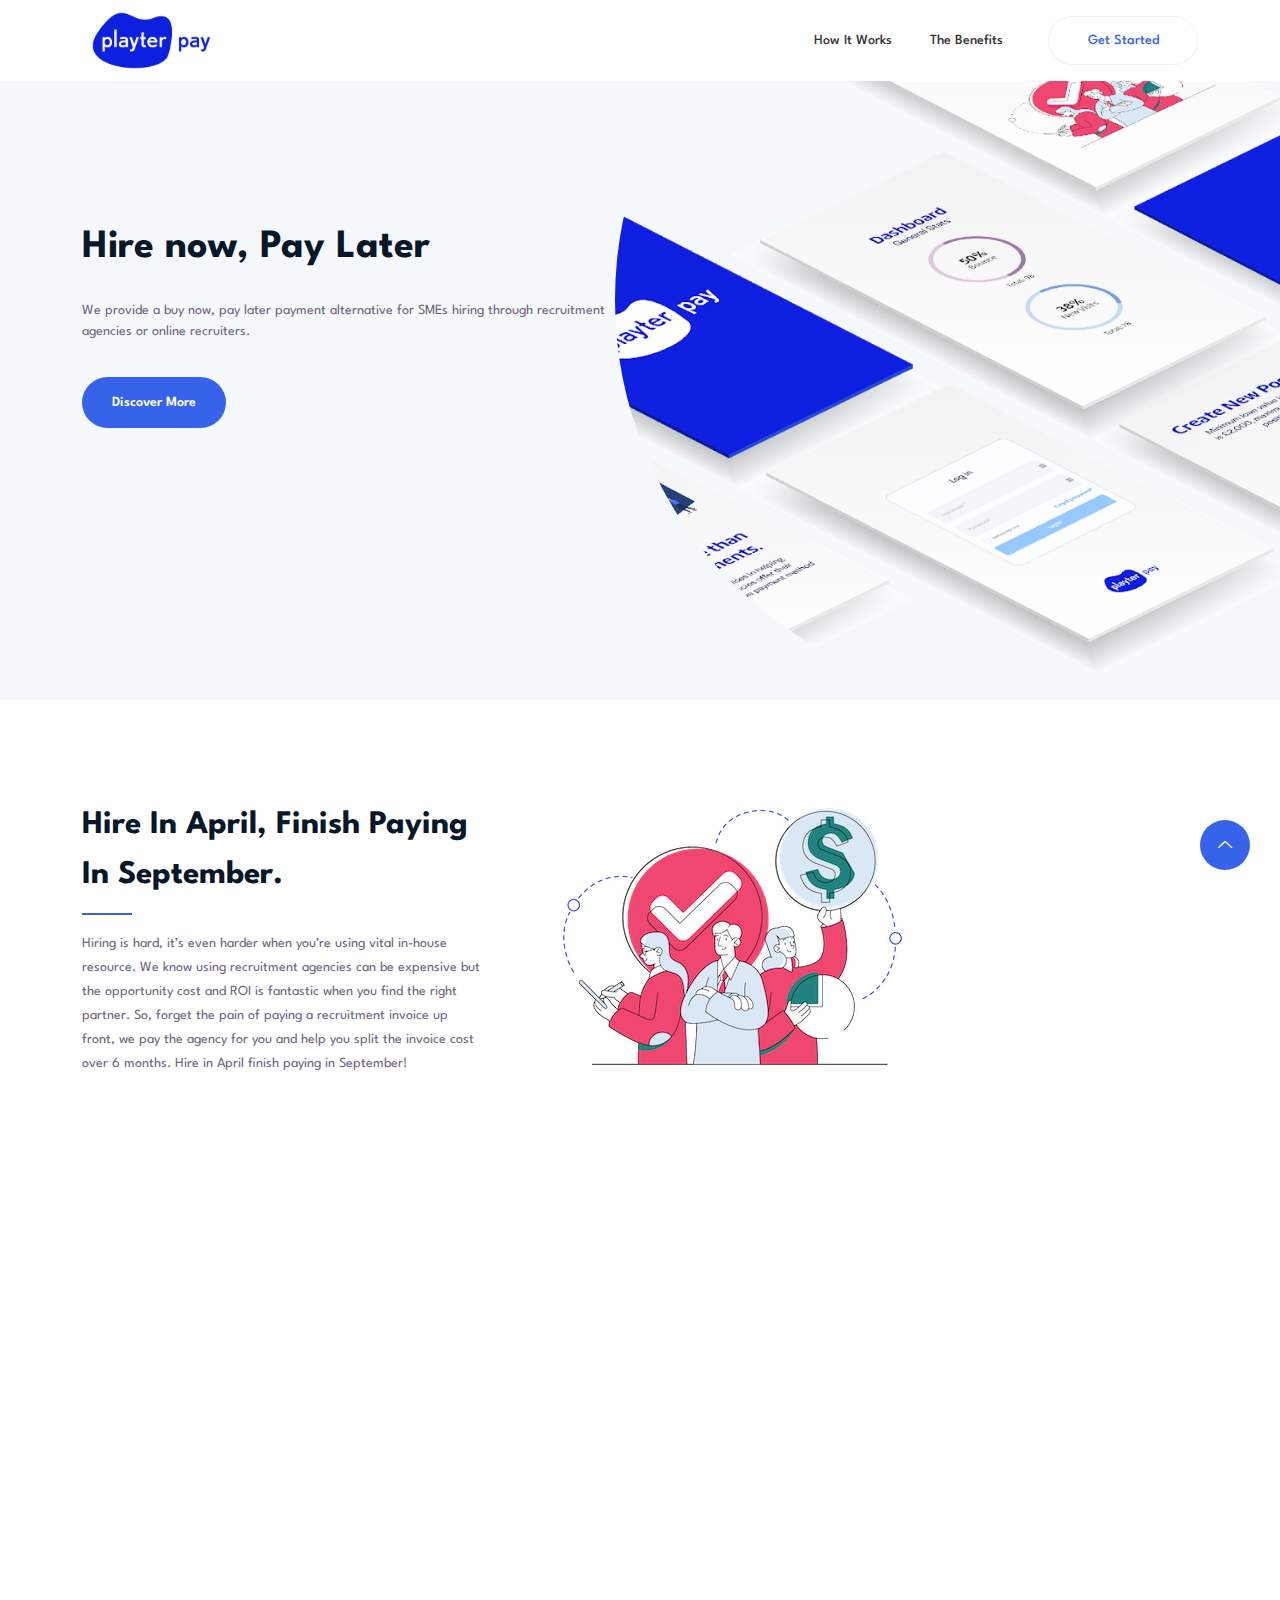
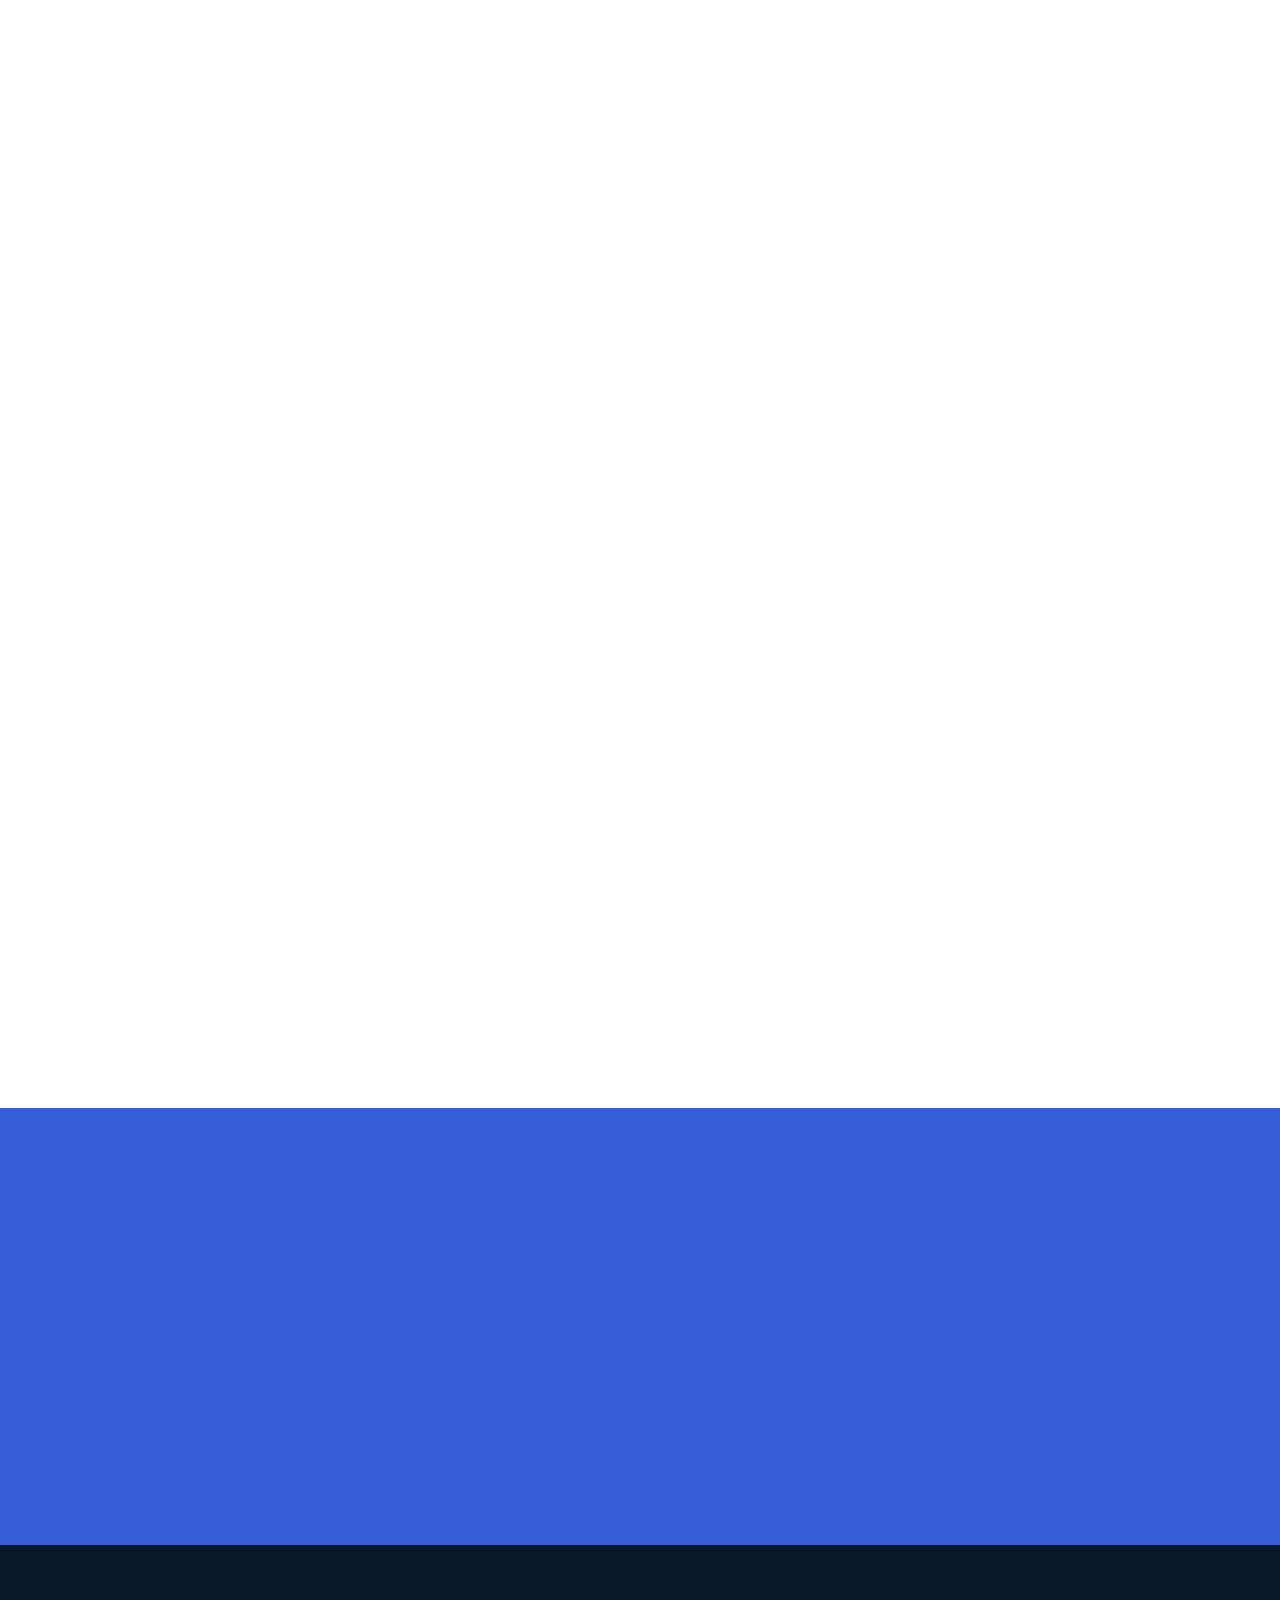
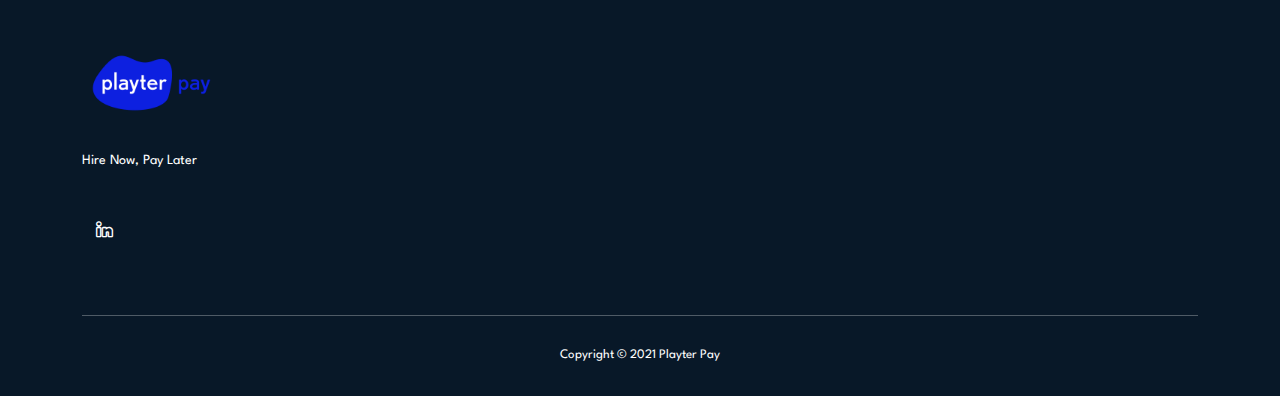
==== index.html @ 4200e58c "first commit" ====
<!DOCTYPE html>
<html class="no-js" lang="zxx">

<head>
    <meta charset="utf-8" />
    <meta http-equiv="x-ua-compatible" content="ie=edge" />
    <title>Playter Pay - Hire now, Pay Later</title>
    <meta name="description" content="" />
    <meta name="viewport" content="width=device-width, initial-scale=1" />
    <link rel="icon" href="https://playter.co/wp-content/uploads/2021/01/cropped-playter-pay-favicon-32x32.png" sizes="32x32" />
<link rel="icon" href="https://playter.co/wp-content/uploads/2021/01/cropped-playter-pay-favicon-192x192.png" sizes="192x192" />
<link rel="apple-touch-icon" href="https://playter.co/wp-content/uploads/2021/01/cropped-playter-pay-favicon-180x180.png" />
<meta name="msapplication-TileImage" content="https://playter.co/wp-content/uploads/2021/01/cropped-playter-pay-favicon-270x270.png" />
    <!-- Place favicon.ico in the root directory -->

    <!-- Web Font -->
    <link href="https://fonts.googleapis.com/css2?family=Spartan:wght@100;200;300;400;500;600;700;800;900&display=swap"
        rel="stylesheet">

    <!-- ========================= CSS here ========================= -->
    <link rel="stylesheet" href="assets/css/bootstrap.min.css" />
    <link rel="stylesheet" href="assets/css/LineIcons.2.0.css" />
    <link rel="stylesheet" href="assets/css/animate.css" />
    <link rel="stylesheet" href="assets/css/tiny-slider.css" />
    <link rel="stylesheet" href="assets/css/glightbox.min.css" />
    <link rel="stylesheet" href="assets/css/main.css" />

</head>

<body>
    <!--[if lte IE 9]>
      <p class="browserupgrade">
        You are using an <strong>outdated</strong> browser. Please
        <a href="https://browsehappy.com/">upgrade your browser</a> to improve
        your experience and security.
      </p>
    <![endif]-->

    <!-- Preloader -->
    <div class="preloader">
        <div class="preloader-inner">
            <div class="preloader-icon">
                <span></span>
                <span></span>
            </div>
        </div>
    </div>
    <!-- /End Preloader -->

    <!-- Start Header Area -->
    <header class="header">
        <div class="navbar-area">
            <div class="container">
                <div class="row align-items-center">
                    <div class="col-lg-12">
                        <nav class="navbar navbar-expand-lg">
                            <a class="navbar-brand logo" href="index.html">
                                <img class="logo1" src="assets/images/logo/logo.png" alt="Logo" />
                            </a>
                            <button class="navbar-toggler" type="button" data-toggle="collapse"
                                data-target="#navbarSupportedContent" aria-controls="navbarSupportedContent"
                                aria-expanded="false" aria-label="Toggle navigation">
                                <span class="toggler-icon"></span>
                                <span class="toggler-icon"></span>
                                <span class="toggler-icon"></span>
                            </button>

                            <div class="collapse navbar-collapse sub-menu-bar" id="navbarSupportedContent">
                                <ul id="nav" class="navbar-nav ml-auto">
                                    <li class="nav-item">
                                        <a href="#howitworks">How it Works</a>
                                    </li>
                                    <li class="nav-item"><a href="#thebenefits">The Benefits</a></li>
                                </ul>
                            </div>
                            <!-- navbar collapse -->
                            <div class="button">
                                <!-- Calendly link widget begin -->
<link href="https://assets.calendly.com/assets/external/widget.css" rel="stylesheet">
<script src="https://assets.calendly.com/assets/external/widget.js" type="text/javascript" async></script>
<a href="" class="btn" onclick="Calendly.initPopupWidget({url: 'https://calendly.com/michael-playter/30min'});return false;">Get Started</a>
<!-- Calendly link widget end -->
                            </div>
                        </nav>
                        <!-- navbar -->

                    </div>
                </div>
                <!-- row -->
            </div>
            <!-- container -->
        </div>
        <!-- navbar area -->
    </header>
    <!-- End Header Area -->

    <!-- Start Hero Area -->
    <section class="hero-area">
        <!-- Single Slider -->
        <div class="hero-inner">
            <div class="container">
                <div class="row ">
                    <div class="col-lg-6 co-12">
                        <div class="home-slider">
                            <div class="hero-text">
                                <h1 class="wow fadeInUp" data-wow-delay=".3">Hire now, Pay Later</h1>
                                <p class="wow fadeInUp" data-wow-delay=".5s">We provide a buy now, pay later payment alternative for SMEs hiring through recruitment agencies or online recruiters.</p>
                                <div class="button wow fadeInUp" data-wow-delay=".7s">
                                    <a href="#more" class="btn">Discover More</a>
                                </div>
                            </div>
                        </div>
                    </div>
                </div>
            </div>
        </div>
        <!--/ End Single Slider -->
    </section>
    <!--/ End Hero Area -->

    <!-- Start Brand Area -->
    <div class="brand-area section" id="more">
        <div class="container">
            <div class="row">
                <div class="col-lg-5 col-12">
                    <div class="section-title align-left wow fadeInLeft" data-wow-delay=".2s">
                        <h2>Hire in April, finish paying in September.</h2>
                        <p>Hiring is hard, it’s even harder when you’re using vital in-house resource. We know using recruitment agencies can be expensive but the opportunity cost and ROI is fantastic when you find the right partner. So, forget the pain of paying a recruitment invoice up front, we pay the agency for you and help you split the invoice cost over 6 months. Hire in April finish paying in September!
</p>
                    </div>
                </div>
                <div class="col-lg-7 col-12">
                    <div class="brand-logo-wrapper wow fadeInRight" data-wow-delay=".4s">
                       <img src="assets/images/about/splashimage3.png">
                        </ul>
                    </div>
                </div>
            </div>
        </div>
    </div>
    <!-- End Brand Area -->

    <!-- Start Service Area -->
    <section class="services section" id="howitworks">
        <div class="container">
            <div class="row">
                <div class="col-12">
                    <div class="section-title align-left">
                        <h2 class="wow fadeInUp" data-wow-delay=".4s">How it works</h2>

                    </div>
                </div>
            </div>
            <div class="single-head">
                <img class="service-patern wow fadeInLeft" data-wow-delay=".5s"
                    src="assets/images/service/service-patern.png" alt="#">
                <div class="row">
                    <div class="col-lg-3 col-md-6 col-12">
                        <div class="single-service wow fadeInUp" data-wow-delay=".2s">
                            <h3><a href="service-single.html">Get Approved</a></h3>
                            <div class="icon">
                                <i class="lni lni-thumbs-up"></i>
                            </div>
                            <p>We run a check to make sure your business is eligible for the Playter Pay service. If accepted, you’ll be able to start your hiring process using Playter as a payment method.</p>
                        </div>
                    </div>
                    <div class="col-lg-3 col-md-6 col-12">
                        <div class="single-service wow fadeInUp" data-wow-delay=".4s">
                            <h3><a href="service-single.html">Open Banking</a></h3>
                            <div class="icon">
                                <i class="lni lni-invest-monitor"></i>
                            </div>
                            <p>We use state of the art open banking technology to understand your affordability.
</p>
                        </div>
                    </div>
                    <div class="col-lg-3 col-md-6 col-12">
                        <div class="single-service wow fadeInUp" data-wow-delay=".6s">
                            <h3><a href="service-single.html">Start Payments</a></h3>
                            <div class="icon">
                                <i class="lni lni-credit-cards"></i>
                            </div>
                            <p>Once you’ve made your hire and agreed a fee with the agency, we pay the agency within 24 hours of your new hires start date and you’re not able to pay over 6 months.</p>
                        </div>
                    </div>
                    
                </div>
            </div>
        </div>
    </section>
    <!-- /End Services Area -->

    <!-- Start Brand Area -->
    <div class="brand-area section" id="thebenefits">
        <div class="container">
            <div class="row">
                <div class="col-lg-5 col-12">
                    <div class="section-title align-left wow fadeInLeft" data-wow-delay=".2s">
                        <h2>The Benefits</h2>
                        <p>Introduction to accredited Playter Pay recruitment agencies who have been vetted and have fantastic reviews.</p><br>
<p>Spread the cost of your invoice over 6 months, helping improve your cash flow.</p><br>
<p>Get a 3 month free replacement guarantee on every hire.</p><br>
<p>Increase the chance of seeing an ROI on your hires before you’ve finished paying the full invoice.</p><br>
<p>Easy access to funding for your growth.</p><br>
<p>Hire ahead of your budget, knowing payments are split over 6 months.
</p>
                    </div>
                </div>
                <div class="col-lg-7 col-12">
                    <div class="brand-logo-wrapper wow fadeInRight" data-wow-delay=".4s">
                       <img src="assets/images/about/spashimage2.png">
                        </ul>
                    </div>
                </div>
            </div>
        </div>
    </div>
    <!-- End Brand Area -->


    <section class="section free-version-banner">
        <div class="container">
            <div class="row align-items-center">
                <div class="col-lg-8 offset-lg-2 col-12">
                    <div class="section-title mb-60">
                        <span class="text-white wow fadeInDown" data-wow-delay=".2s" style="visibility: visible; animation-delay: 0.2s; animation-name: fadeInDown;">Get In Touch</span>
                        <h2 class="text-white wow fadeInUp" data-wow-delay=".4s" style="visibility: visible; animation-delay: 0.4s; animation-name: fadeInUp;">If you have any questions <br>feel free to get in touch</h2>

                        <div class="button">
                            <!-- Calendly link widget begin -->
<link href="https://assets.calendly.com/assets/external/widget.css" rel="stylesheet">
<script src="https://assets.calendly.com/assets/external/widget.js" type="text/javascript" async></script>
<a href="#" rel="nofollow" class="btn wow fadeInUp" data-wow-delay=".8s" onclick="Calendly.initPopupWidget({url: 'https://calendly.com/michael-playter/30min'});return false;">Talk with us</a>
<!-- Calendly link widget end -->
                        </div>
                    </div>
                </div>
            </div>
        </div>
    </section>


    <!-- Start Footer Area -->
    <footer class="footer">
        <!-- Start Middle Top -->
        <div class="footer-middle">
            <div class="container">
                <div class="row">
                    <div class="col-lg-3 col-md-6 col-12">
                        <!-- Single Widget -->
                        <div class="f-about single-footer">
                            <div class="logo">
                                <a href="index.html"><img src="assets/images/logo/logo.png" alt="Logo"></a>
                            </div>
                            <p>Hire Now, Pay Later</p>
                            <div class="footer-social">
                                <ul>
                                    <li><a href="https://www.linkedin.com/company/hirenowpaylater/"><i class="lni lni-linkedin"></i></a></li>
                                </ul>
                            </div>
                        </div>
                        <!-- End Single Widget -->
                    </div>
                    <div class="col-lg-3 col-md-6 col-12">
                      
                    </div>
                </div>
            </div>
        </div>
        <!--/ End Footer Middle -->
        <!-- Start Footer Bottom -->
        <div class="footer-bottom">
            <div class="container">
                <div class="inner">
                    <div class="row">
                        <div class="col-12">
                            <div class="left">
                                <p>Copyright © 2021  Playter Pay</p>
                            </div>
                        </div>
                    </div>
                </div>
            </div>
        </div>
        <!-- End Footer Middle -->
    </footer>
    <!--/ End Footer Area -->

    <!-- ========================= scroll-top ========================= -->
    <a href="#" class="scroll-top btn-hover">
        <i class="lni lni-chevron-up"></i>
    </a>

    <!-- ========================= JS here ========================= -->
    <script src="assets/js/bootstrap.min.js"></script>
    <script src="assets/js/count-up.min.js"></script>
    <script src="assets/js/wow.min.js"></script>
    <script src="assets/js/tiny-slider.js"></script>
    <script src="assets/js/glightbox.min.js"></script>
    <script src="assets/js/imagesloaded.min.js"></script>
    <script src="assets/js/isotope.min.js"></script>
    <script src="assets/js/main.js"></script>
    <script type="text/javascript">
        //========= glightbox
        GLightbox({
            'href': 'https://www.youtube.com/watch?v=r44RKWyfcFw&fbclid=IwAR21beSJORalzmzokxDRcGfkZA1AtRTE__l5N4r09HcGS5Y6vOluyouM9EM',
            'type': 'video',
            'source': 'youtube', //vimeo, youtube or local
            'width': 900,
            'autoplayVideos': true,
        });
    </script>
</body>

</html>
---- assets/css/tiny-slider.css ----
.tns-outer{padding:0!important}.tns-outer [hidden]{display:none!important}.tns-outer [aria-controls],.tns-outer [data-action]{cursor:pointer}.tns-slider{-webkit-transition:all 0s;-moz-transition:all 0s;transition:all 0s}.tns-slider>.tns-item{-webkit-box-sizing:border-box;-moz-box-sizing:border-box;box-sizing:border-box}.tns-horizontal.tns-subpixel{white-space:nowrap}.tns-horizontal.tns-subpixel>.tns-item{display:inline-block;vertical-align:top;white-space:normal}.tns-horizontal.tns-no-subpixel:after{content:'';display:table;clear:both}.tns-horizontal.tns-no-subpixel>.tns-item{float:left}.tns-horizontal.tns-carousel.tns-no-subpixel>.tns-item{margin-right:-100%}.tns-no-calc{position:relative;left:0}.tns-gallery{position:relative;left:0;min-height:1px}.tns-gallery>.tns-item{position:absolute;left:-100%;-webkit-transition:transform 0s,opacity 0s;-moz-transition:transform 0s,opacity 0s;transition:transform 0s,opacity 0s}.tns-gallery>.tns-slide-active{position:relative;left:auto!important}.tns-gallery>.tns-moving{-webkit-transition:all .25s;-moz-transition:all .25s;transition:all .25s}.tns-autowidth{display:inline-block}.tns-lazy-img{-webkit-transition:opacity .6s;-moz-transition:opacity .6s;transition:opacity .6s;opacity:.6}.tns-lazy-img.tns-complete{opacity:1}.tns-ah{-webkit-transition:height 0s;-moz-transition:height 0s;transition:height 0s}.tns-ovh{overflow:hidden}.tns-visually-hidden{position:absolute;left:-10000em}.tns-transparent{opacity:0;visibility:hidden}.tns-fadeIn{opacity:1;filter:alpha(opacity=100);z-index:0}.tns-normal,.tns-fadeOut{opacity:0;filter:alpha(opacity=0);z-index:-1}.tns-vpfix{white-space:nowrap}.tns-vpfix>div,.tns-vpfix>li{display:inline-block}.tns-t-subp2{margin:0 auto;width:310px;position:relative;height:10px;overflow:hidden}.tns-t-ct{width:2333.3333333%;width:-webkit-calc(100% * 70/3);width:-moz-calc(100% * 70/3);width:calc(100% * 70/3);position:absolute;right:0}.tns-t-ct:after{content:'';display:table;clear:both}.tns-t-ct>div{width:1.4285714%;width:-webkit-calc(100%/70);width:-moz-calc(100%/70);width:calc(100%/70);height:10px;float:left}
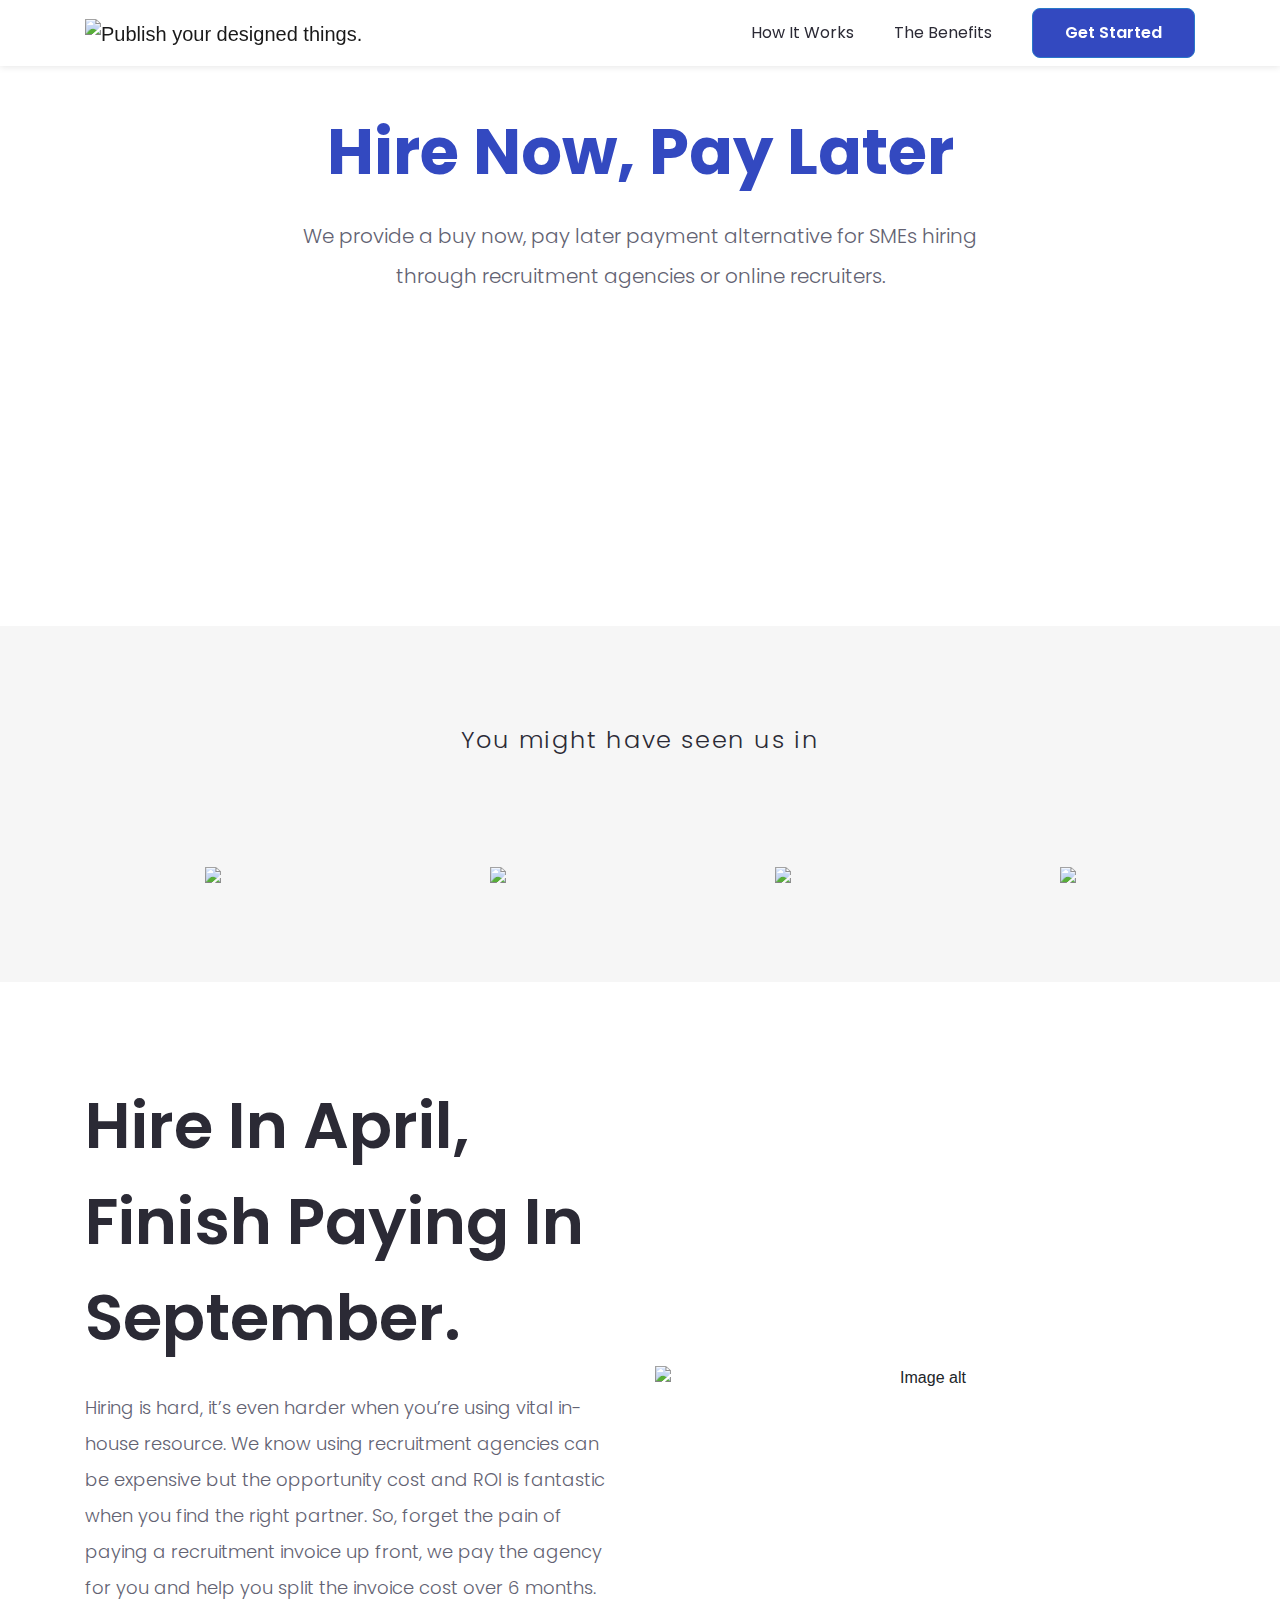
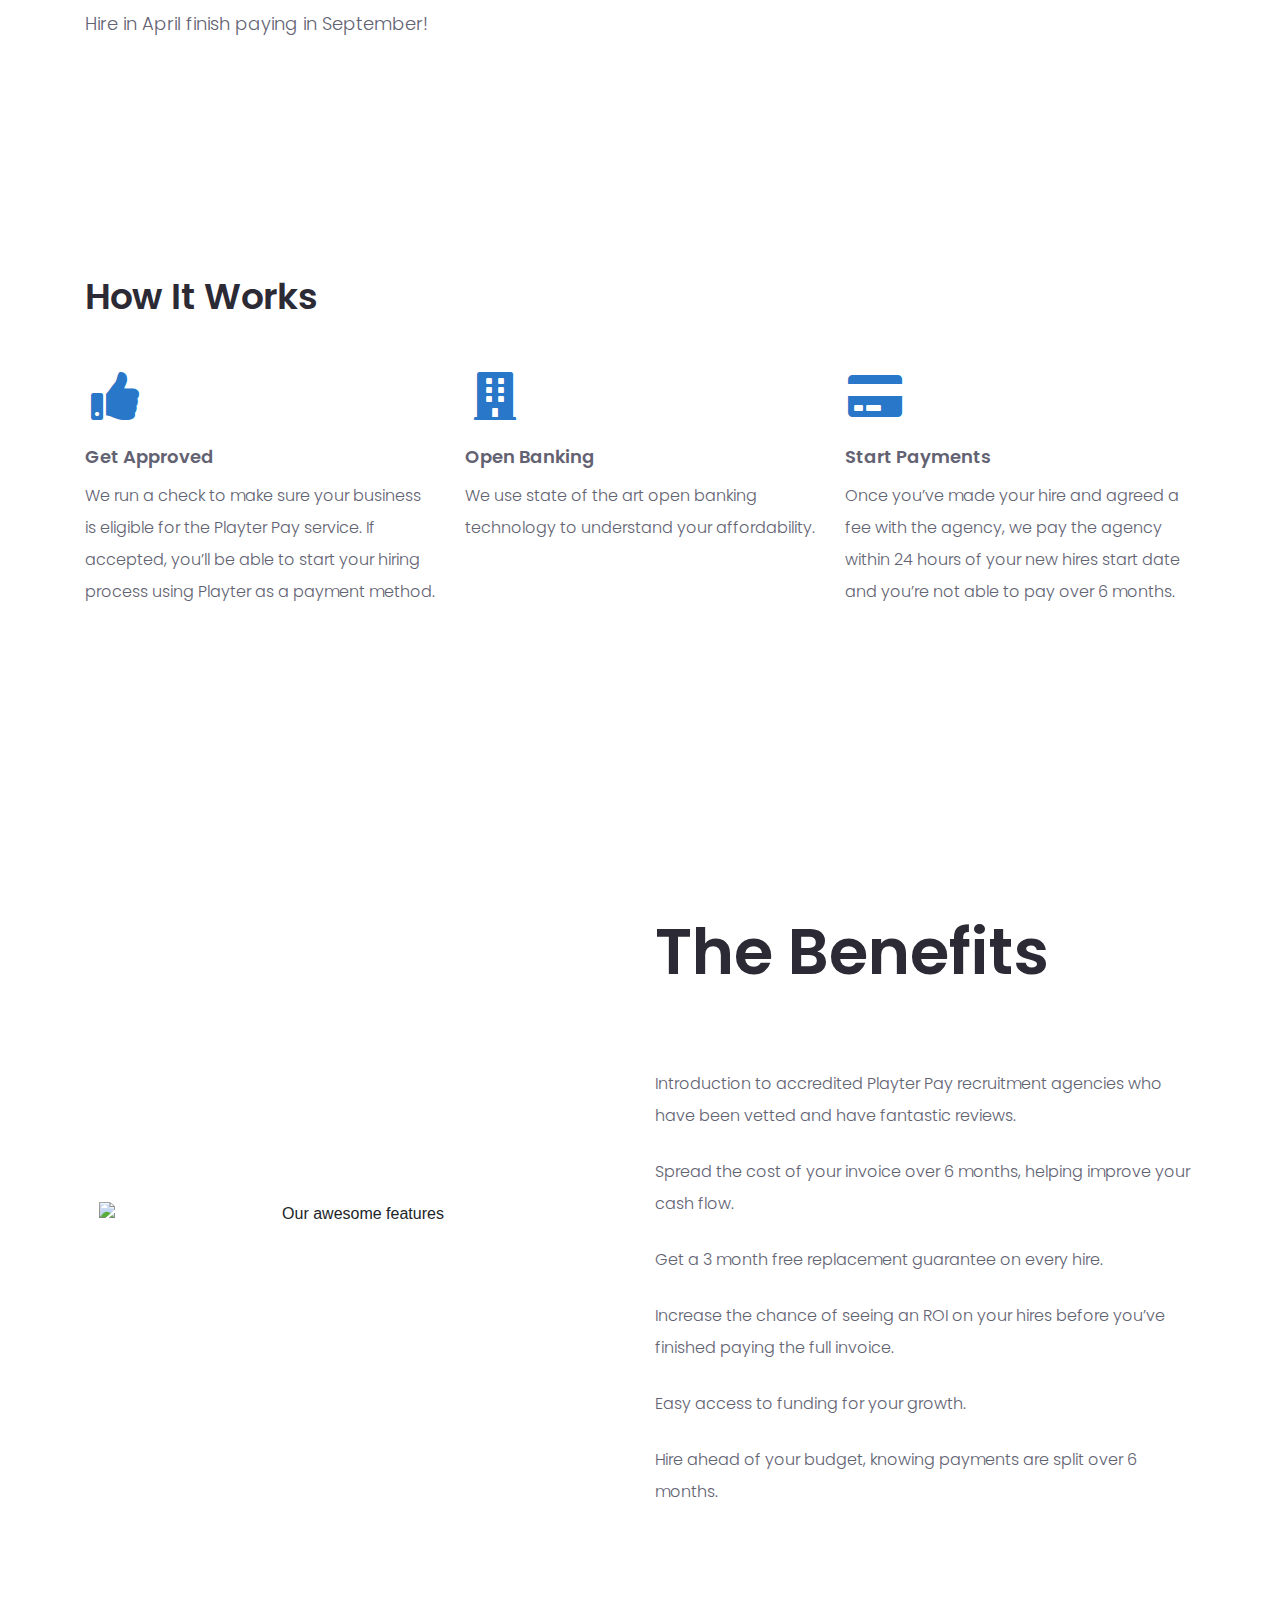
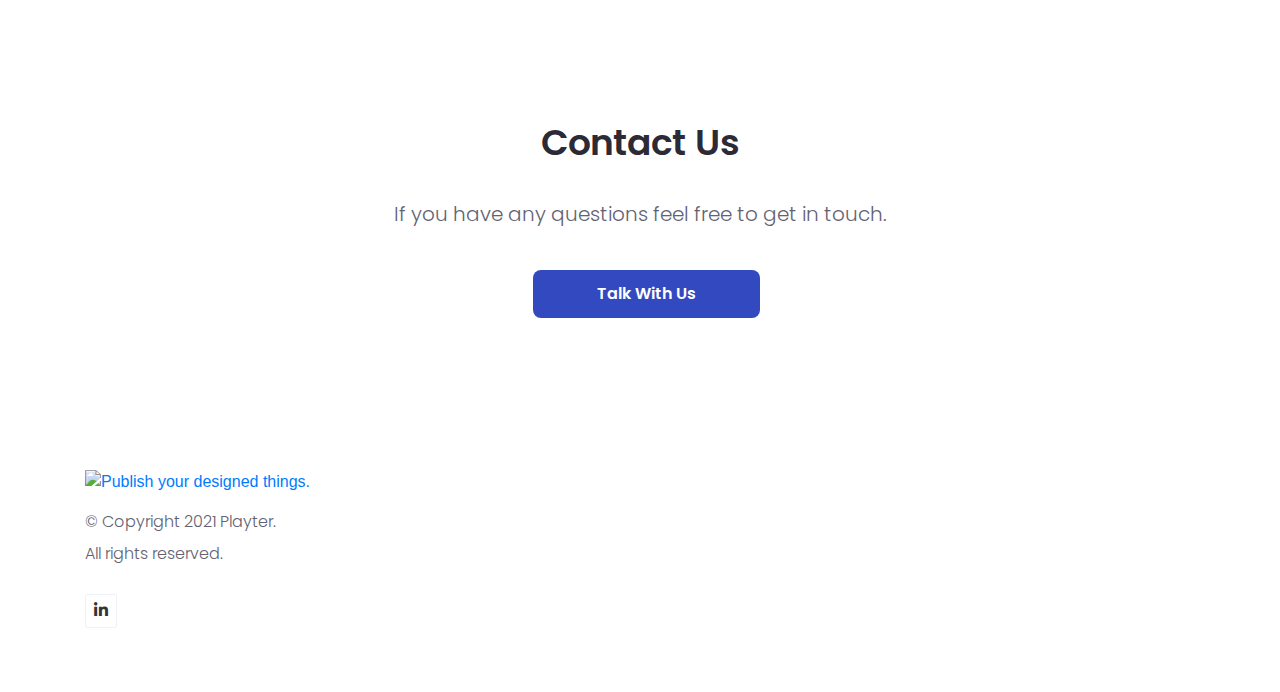
==== commit 63411a9d: "new look" ====
--- a/index.html
+++ b/index.html
@@ -1,315 +1,458 @@
-<!DOCTYPE html>
-<html class="no-js" lang="zxx">
-
-<head>
-    <meta charset="utf-8" />
-    <meta http-equiv="x-ua-compatible" content="ie=edge" />
-    <title>Playter Pay - Hire now, Pay Later</title>
-    <meta name="description" content="" />
-    <meta name="viewport" content="width=device-width, initial-scale=1" />
-    <link rel="icon" href="https://playter.co/wp-content/uploads/2021/01/cropped-playter-pay-favicon-32x32.png" sizes="32x32" />
-<link rel="icon" href="https://playter.co/wp-content/uploads/2021/01/cropped-playter-pay-favicon-192x192.png" sizes="192x192" />
-<link rel="apple-touch-icon" href="https://playter.co/wp-content/uploads/2021/01/cropped-playter-pay-favicon-180x180.png" />
-<meta name="msapplication-TileImage" content="https://playter.co/wp-content/uploads/2021/01/cropped-playter-pay-favicon-270x270.png" />
-    <!-- Place favicon.ico in the root directory -->
-
-    <!-- Web Font -->
-    <link href="https://fonts.googleapis.com/css2?family=Spartan:wght@100;200;300;400;500;600;700;800;900&display=swap"
-        rel="stylesheet">
-
-    <!-- ========================= CSS here ========================= -->
-    <link rel="stylesheet" href="assets/css/bootstrap.min.css" />
-    <link rel="stylesheet" href="assets/css/LineIcons.2.0.css" />
-    <link rel="stylesheet" href="assets/css/animate.css" />
-    <link rel="stylesheet" href="assets/css/tiny-slider.css" />
-    <link rel="stylesheet" href="assets/css/glightbox.min.css" />
-    <link rel="stylesheet" href="assets/css/main.css" />
-
-</head>
-
-<body>
-    <!--[if lte IE 9]>
-      <p class="browserupgrade">
-        You are using an <strong>outdated</strong> browser. Please
-        <a href="https://browsehappy.com/">upgrade your browser</a> to improve
-        your experience and security.
-      </p>
-    <![endif]-->
-
-    <!-- Preloader -->
-    <div class="preloader">
-        <div class="preloader-inner">
-            <div class="preloader-icon">
-                <span></span>
-                <span></span>
-            </div>
-        </div>
-    </div>
-    <!-- /End Preloader -->
-
-    <!-- Start Header Area -->
-    <header class="header">
-        <div class="navbar-area">
-            <div class="container">
-                <div class="row align-items-center">
-                    <div class="col-lg-12">
-                        <nav class="navbar navbar-expand-lg">
-                            <a class="navbar-brand logo" href="index.html">
-                                <img class="logo1" src="assets/images/logo/logo.png" alt="Logo" />
-                            </a>
-                            <button class="navbar-toggler" type="button" data-toggle="collapse"
-                                data-target="#navbarSupportedContent" aria-controls="navbarSupportedContent"
-                                aria-expanded="false" aria-label="Toggle navigation">
-                                <span class="toggler-icon"></span>
-                                <span class="toggler-icon"></span>
-                                <span class="toggler-icon"></span>
-                            </button>
-
-                            <div class="collapse navbar-collapse sub-menu-bar" id="navbarSupportedContent">
-                                <ul id="nav" class="navbar-nav ml-auto">
-                                    <li class="nav-item">
-                                        <a href="#howitworks">How it Works</a>
-                                    </li>
-                                    <li class="nav-item"><a href="#thebenefits">The Benefits</a></li>
-                                </ul>
-                            </div>
-                            <!-- navbar collapse -->
-                            <div class="button">
-                                <!-- Calendly link widget begin -->
-<link href="https://assets.calendly.com/assets/external/widget.css" rel="stylesheet">
-<script src="https://assets.calendly.com/assets/external/widget.js" type="text/javascript" async></script>
-<a href="" class="btn" onclick="Calendly.initPopupWidget({url: 'https://calendly.com/michael-playter/30min'});return false;">Get Started</a>
-<!-- Calendly link widget end -->
-                            </div>
-                        </nav>
-                        <!-- navbar -->
-
-                    </div>
-                </div>
-                <!-- row -->
-            </div>
-            <!-- container -->
-        </div>
-        <!-- navbar area -->
-    </header>
-    <!-- End Header Area -->
-
-    <!-- Start Hero Area -->
-    <section class="hero-area">
-        <!-- Single Slider -->
-        <div class="hero-inner">
-            <div class="container">
-                <div class="row ">
-                    <div class="col-lg-6 co-12">
-                        <div class="home-slider">
-                            <div class="hero-text">
-                                <h1 class="wow fadeInUp" data-wow-delay=".3">Hire now, Pay Later</h1>
-                                <p class="wow fadeInUp" data-wow-delay=".5s">We provide a buy now, pay later payment alternative for SMEs hiring through recruitment agencies or online recruiters.</p>
-                                <div class="button wow fadeInUp" data-wow-delay=".7s">
-                                    <a href="#more" class="btn">Discover More</a>
-                                </div>
-                            </div>
-                        </div>
-                    </div>
-                </div>
-            </div>
-        </div>
-        <!--/ End Single Slider -->
-    </section>
-    <!--/ End Hero Area -->
-
-    <!-- Start Brand Area -->
-    <div class="brand-area section" id="more">
-        <div class="container">
-            <div class="row">
-                <div class="col-lg-5 col-12">
-                    <div class="section-title align-left wow fadeInLeft" data-wow-delay=".2s">
-                        <h2>Hire in April, finish paying in September.</h2>
-                        <p>Hiring is hard, it’s even harder when you’re using vital in-house resource. We know using recruitment agencies can be expensive but the opportunity cost and ROI is fantastic when you find the right partner. So, forget the pain of paying a recruitment invoice up front, we pay the agency for you and help you split the invoice cost over 6 months. Hire in April finish paying in September!
-</p>
-                    </div>
-                </div>
-                <div class="col-lg-7 col-12">
-                    <div class="brand-logo-wrapper wow fadeInRight" data-wow-delay=".4s">
-                       <img src="assets/images/about/splashimage3.png">
-                        </ul>
-                    </div>
-                </div>
-            </div>
-        </div>
-    </div>
-    <!-- End Brand Area -->
-
-    <!-- Start Service Area -->
-    <section class="services section" id="howitworks">
-        <div class="container">
-            <div class="row">
-                <div class="col-12">
-                    <div class="section-title align-left">
-                        <h2 class="wow fadeInUp" data-wow-delay=".4s">How it works</h2>
-
-                    </div>
-                </div>
-            </div>
-            <div class="single-head">
-                <img class="service-patern wow fadeInLeft" data-wow-delay=".5s"
-                    src="assets/images/service/service-patern.png" alt="#">
-                <div class="row">
-                    <div class="col-lg-3 col-md-6 col-12">
-                        <div class="single-service wow fadeInUp" data-wow-delay=".2s">
-                            <h3><a href="service-single.html">Get Approved</a></h3>
-                            <div class="icon">
-                                <i class="lni lni-thumbs-up"></i>
-                            </div>
-                            <p>We run a check to make sure your business is eligible for the Playter Pay service. If accepted, you’ll be able to start your hiring process using Playter as a payment method.</p>
-                        </div>
-                    </div>
-                    <div class="col-lg-3 col-md-6 col-12">
-                        <div class="single-service wow fadeInUp" data-wow-delay=".4s">
-                            <h3><a href="service-single.html">Open Banking</a></h3>
-                            <div class="icon">
-                                <i class="lni lni-invest-monitor"></i>
-                            </div>
-                            <p>We use state of the art open banking technology to understand your affordability.
-</p>
-                        </div>
-                    </div>
-                    <div class="col-lg-3 col-md-6 col-12">
-                        <div class="single-service wow fadeInUp" data-wow-delay=".6s">
-                            <h3><a href="service-single.html">Start Payments</a></h3>
-                            <div class="icon">
-                                <i class="lni lni-credit-cards"></i>
-                            </div>
-                            <p>Once you’ve made your hire and agreed a fee with the agency, we pay the agency within 24 hours of your new hires start date and you’re not able to pay over 6 months.</p>
-                        </div>
-                    </div>
-                    
-                </div>
-            </div>
-        </div>
-    </section>
-    <!-- /End Services Area -->
-
-    <!-- Start Brand Area -->
-    <div class="brand-area section" id="thebenefits">
-        <div class="container">
-            <div class="row">
-                <div class="col-lg-5 col-12">
-                    <div class="section-title align-left wow fadeInLeft" data-wow-delay=".2s">
-                        <h2>The Benefits</h2>
-                        <p>Introduction to accredited Playter Pay recruitment agencies who have been vetted and have fantastic reviews.</p><br>
-<p>Spread the cost of your invoice over 6 months, helping improve your cash flow.</p><br>
-<p>Get a 3 month free replacement guarantee on every hire.</p><br>
-<p>Increase the chance of seeing an ROI on your hires before you’ve finished paying the full invoice.</p><br>
-<p>Easy access to funding for your growth.</p><br>
-<p>Hire ahead of your budget, knowing payments are split over 6 months.
-</p>
-                    </div>
-                </div>
-                <div class="col-lg-7 col-12">
-                    <div class="brand-logo-wrapper wow fadeInRight" data-wow-delay=".4s">
-                       <img src="assets/images/about/spashimage2.png">
-                        </ul>
-                    </div>
-                </div>
-            </div>
-        </div>
-    </div>
-    <!-- End Brand Area -->
-
-
-    <section class="section free-version-banner">
-        <div class="container">
-            <div class="row align-items-center">
-                <div class="col-lg-8 offset-lg-2 col-12">
-                    <div class="section-title mb-60">
-                        <span class="text-white wow fadeInDown" data-wow-delay=".2s" style="visibility: visible; animation-delay: 0.2s; animation-name: fadeInDown;">Get In Touch</span>
-                        <h2 class="text-white wow fadeInUp" data-wow-delay=".4s" style="visibility: visible; animation-delay: 0.4s; animation-name: fadeInUp;">If you have any questions <br>feel free to get in touch</h2>
-
-                        <div class="button">
-                            <!-- Calendly link widget begin -->
-<link href="https://assets.calendly.com/assets/external/widget.css" rel="stylesheet">
-<script src="https://assets.calendly.com/assets/external/widget.js" type="text/javascript" async></script>
-<a href="#" rel="nofollow" class="btn wow fadeInUp" data-wow-delay=".8s" onclick="Calendly.initPopupWidget({url: 'https://calendly.com/michael-playter/30min'});return false;">Talk with us</a>
-<!-- Calendly link widget end -->
-                        </div>
-                    </div>
-                </div>
-            </div>
-        </div>
-    </section>
-
-
-    <!-- Start Footer Area -->
-    <footer class="footer">
-        <!-- Start Middle Top -->
-        <div class="footer-middle">
-            <div class="container">
-                <div class="row">
-                    <div class="col-lg-3 col-md-6 col-12">
-                        <!-- Single Widget -->
-                        <div class="f-about single-footer">
-                            <div class="logo">
-                                <a href="index.html"><img src="assets/images/logo/logo.png" alt="Logo"></a>
-                            </div>
-                            <p>Hire Now, Pay Later</p>
-                            <div class="footer-social">
-                                <ul>
-                                    <li><a href="https://www.linkedin.com/company/hirenowpaylater/"><i class="lni lni-linkedin"></i></a></li>
-                                </ul>
-                            </div>
-                        </div>
-                        <!-- End Single Widget -->
-                    </div>
-                    <div class="col-lg-3 col-md-6 col-12">
-                      
-                    </div>
-                </div>
-            </div>
-        </div>
-        <!--/ End Footer Middle -->
-        <!-- Start Footer Bottom -->
-        <div class="footer-bottom">
-            <div class="container">
-                <div class="inner">
-                    <div class="row">
-                        <div class="col-12">
-                            <div class="left">
-                                <p>Copyright © 2021  Playter Pay</p>
-                            </div>
-                        </div>
-                    </div>
-                </div>
-            </div>
-        </div>
-        <!-- End Footer Middle -->
-    </footer>
-    <!--/ End Footer Area -->
-
-    <!-- ========================= scroll-top ========================= -->
-    <a href="#" class="scroll-top btn-hover">
-        <i class="lni lni-chevron-up"></i>
-    </a>
-
-    <!-- ========================= JS here ========================= -->
-    <script src="assets/js/bootstrap.min.js"></script>
-    <script src="assets/js/count-up.min.js"></script>
-    <script src="assets/js/wow.min.js"></script>
-    <script src="assets/js/tiny-slider.js"></script>
-    <script src="assets/js/glightbox.min.js"></script>
-    <script src="assets/js/imagesloaded.min.js"></script>
-    <script src="assets/js/isotope.min.js"></script>
-    <script src="assets/js/main.js"></script>
-    <script type="text/javascript">
-        //========= glightbox
-        GLightbox({
-            'href': 'https://www.youtube.com/watch?v=r44RKWyfcFw&fbclid=IwAR21beSJORalzmzokxDRcGfkZA1AtRTE__l5N4r09HcGS5Y6vOluyouM9EM',
-            'type': 'video',
-            'source': 'youtube', //vimeo, youtube or local
-            'width': 900,
-            'autoplayVideos': true,
-        });
-    </script>
-</body>
-
-</html>+
+<!DOCTYPE html>
+<!-- This website/webapp was created in Softr. https://www.softr.io --><!-- Last Published: Tue, March 30 2021 09:07:39 -->
+<html lang="en">
+    <head>
+
+        <meta charset="utf-8">
+        <meta http-equiv="X-UA-Compatible" content="IE=edge">
+        <meta name="viewport" content="width=device-width, initial-scale=1, shrink-to-fit=no">
+
+        
+        
+        
+
+        
+        
+
+        <link rel="icon" type="image/x-icon" href="https://softr-prod.imgix.net/applications/a025e8ec-257e-4926-ac77-472b96fe6b1d/assets/a1a82845-30a5-4598-9815-a20569bb6646.png?rnd=1617089930126" />
+
+        
+        
+        <link href="https://fonts.googleapis.com/css?family=Poppins:100,100i,200,200i,300,300i,400,400i,500,500i,600,600i,700,700i,800,800i,900,900i&display=swap" rel="stylesheet">
+
+        <link href="https://cdnjs.cloudflare.com/ajax/libs/twitter-bootstrap/4.3.1/css/bootstrap.min.css" rel="stylesheet">
+        <link href="https://cdnjs.cloudflare.com/ajax/libs/font-awesome/5.14.0/css/all.css" rel="stylesheet">
+
+        <style type="text/css">
+
+            html {
+                scroll-behavior: smooth;
+                font-size: 16px;
+                overflow-x: hidden;
+            }
+
+            body {
+              overflow-x: hidden;
+            }
+
+            .container {
+                max-width: 100%;
+            }
+
+            @media (min-width: 576px) {
+                .container {
+                    max-width: 540px;
+                }
+            }
+
+            @media (max-width: 576px) {
+                .navbar-brand img {
+                    max-width: 15rem!important;
+                }
+            }
+
+            @media (min-width: 768px) {
+                .container {
+                    max-width: 720px;
+                }
+            }
+
+            @media (min-width: 992px) {
+                .container {
+                    max-width: 960px;
+                }
+            }
+
+            @media (min-width: 1200px) {
+                .container {
+                    max-width: 1140px;
+                }
+            }
+
+            p, h1, h2, h3, h4, h5, small { white-space: pre-line; }
+
+
+            h1.sw-font-family-default,
+            h2.sw-font-family-default {
+                font-family: "Poppins";
+            }
+
+            h1.sw-font-weight-default,
+            h2.sw-font-weight-default {
+                font-weight: 600;
+            }
+
+            h1.sw-text-color-default,
+            h2.sw-text-color-default {
+                color: #2b2a35;
+            }
+
+            section.sw-font-family-default,
+            header.sw-font-family-default,
+            nav.sw-font-family-default,
+            footer.sw-font-family-default,
+            div.sw-font-family-default,
+            span.sw-font-family-default,
+            small.sw-font-family-default,
+            pre.sw-font-family-default,
+            p.sw-font-family-default,
+            b.sw-font-family-default,
+            li.sw-font-family-default,
+            ul.sw-font-family-default,
+            a.sw-font-family-default,
+            h3.sw-font-family-default,
+            h4.sw-font-family-default,
+            h5.sw-font-family-default,
+            h6.sw-font-family-default {
+                font-family: "Poppins";
+            }
+
+            span.sw-font-weight-default,
+            li.sw-font-weight-default span,
+            small.sw-font-weight-default,
+            li.sw-font-weight-default small,
+            pre.sw-font-weight-default,
+            p.sw-font-weight-default,
+            h3.sw-font-weight-default,
+            h4.sw-font-weight-default,
+            h5.sw-font-weight-default,
+            h6.sw-font-weight-default {
+                font-weight: 300;
+            }
+
+            span.sw-text-color-default,
+            li.sw-text-color-default span,
+            small.sw-text-color-default,
+            li.sw-text-color-default small,
+            pre.sw-text-color-default,
+            p.sw-text-color-default,
+            div.sw-text-color-default,
+            h3.sw-text-color-default,
+            h4.sw-text-color-default,
+            h5.sw-text-color-default,
+            h6.sw-text-color-default {
+                color: #626272;
+            }
+
+            input.sw-font-family-default,
+            textarea.sw-font-family-default {
+                font-family: "Poppins";
+            }
+
+            input.sw-font-weight-default,
+            textarea.sw-font-weight-default {
+                font-weight: 300;
+            }
+
+            .sw-font-family-default::-webkit-input-placeholder,
+            .sw-font-family-default::-moz-placeholder,
+            .sw-font-family-default:-ms-input-placeholder,
+            .sw-font-family-default:-moz-placeholder {
+                font-family: "Poppins";
+            }
+
+            .sw-font-family-default::-webkit-input-placeholder,
+            .sw-font-family-default::-moz-placeholder,
+            .sw-font-family-default:-ms-input-placeholder,
+            .sw-font-family-default:-moz-placeholder {
+                font-weight: 300;
+            }
+
+            .sw-text-color-default[data-element='button'] {
+                color: #ffffff;
+            }
+
+            .sw-background-color-default[data-element='button'] {
+                background-color: #3349c0;
+            }
+
+            .sw-border-radius-default[data-element='button'] {
+                border-radius: .5rem;
+            }
+
+            .sw-font-size-m { font-size: 1rem!important; } .sw-text-color-000000 { color: #000000!important; } .sw-font-family-default {  } .sw-font-weight-semibold { font-weight: 600!important; } .sw-letter-spacing-normal { letter-spacing: 0rem!important; } .sw-display-block { display: block!important; } .sw-padding-top-6xs { padding-top: 0.5rem!important; } .sw-padding-bottom-6xs { padding-bottom: 0.5rem!important; } .sw-padding-left-6xs { padding-left: 0.5rem!important; } .sw-padding-right-xs { padding-right: 2rem!important; } .hover\:sw-text-decoration-no-underline:hover { text-decoration: none!important; } .sw-font-size-s { font-size: 0.875rem!important; } .sw-font-weight-normal { font-weight: 400!important; } .sw-display-flex { display: flex!important; } .sw-padding-top-7xs { padding-top: 0.25rem!important; } .sw-padding-bottom-7xs { padding-bottom: 0.25rem!important; } .sw-padding-left-7xs { padding-left: 0.25rem!important; } .sw-padding-right-7xs { padding-right: 0.25rem!important; } .active\:sw-background-color-transparent:active { background-color: transparent!important; } .sw-text-color-13324b { color: #13324b!important; } .sw-width-11xs { width: 2rem!important; } .sw-margin-right-7xs { margin-right: 0.25rem!important; } .sw-margin-left-7xs { margin-left: 0.25rem!important; } .sw-text-align-left { text-align: left!important; } .sw-text-color-default {  } .sw-border-radius-full { border-radius: 9999rem!important; } .sw-background-color-default {  } .sw-padding-left-2xs { padding-left: 1.5rem!important; } .sw-padding-right-2xs { padding-right: 1.5rem!important; } .sw-border-color-2977c9 { border-color: #2977c9!important; } .sw-border-style-solid { border-style: solid!important; } .sw-border-width-xs { border-width: 1px!important; } .sw-display-inline-block { display: inline-block!important; } .sw-text-decoration-no-underline { text-decoration: none!important; } .hover\:sw-box-shadow-m:hover { box-shadow: 0 4px 6px -1px rgba(0, 0, 0, 0.1), 0 2px 4px -1px rgba(0, 0, 0, 0.06)!important; } @media (min-width: 768px) { .m\:sw-margin-left-6xs { margin-left: 0.5rem!important; } } .sw-background-color-ffffff { background-color: #ffffff!important; } .sw-border-top-style-none { border-top-style: none!important; } .sw-border-top-width-xs { border-top-width: 1px!important; } .sw-border-top-color-000000 { border-top-color: #000000!important; } .sw-border-bottom-style-none { border-bottom-style: none!important; } .sw-border-bottom-width-xs { border-bottom-width: 1px!important; } .sw-border-bottom-color-000000 { border-bottom-color: #000000!important; } .sw-width-5xs { width: 8rem!important; } .sw-text-color-2b2a35 { color: #2b2a35!important; } .sw-border-radius-l { border-radius: 0.5rem!important; } .sw-padding-left-xs { padding-left: 2rem!important; } .sw-padding-top-5xs { padding-top: 0.75rem!important; } .sw-padding-bottom-5xs { padding-bottom: 0.75rem!important; } .sw-text-color-ffffff { color: #ffffff!important; } .sw-background-color-9ea5b4 { background-color: #9ea5b4!important; } .sw-border-color-9ea5b4 { border-color: #9ea5b4!important; } .sw-background-attachment-scroll { background-attachment: scroll!important; } .sw-background-repeat-no-repeat { background-repeat: no-repeat!important; } .sw-background-position-center { background-position: center!important; } .sw-background-size-cover { background-size: cover!important; }  .home_header3-fixed-top {  position: fixed;  top: 0;  right: 0;  left: 0;  z-index: 1030;  box-shadow: 0 1px 7px rgba(0, 0, 0, 0.1); }  #home_header3 .navbar-nav .dropdown-menu {  border: 0;  box-shadow: 0 1px 3px #00000014, 0 10px 40px -10px #00000059;  min-width: 180px; }  #home_header3 .navbar-nav .links-dropdown a {  padding-left: 1.5rem !important; }  #home_header3 .toggle-button{  display: none; }  #home_header3 .mob-menu-header{  padding: 8px 24px;  display: flex;  justify-content: space-between; }  #home_header3 .mob-menu-body{  height: 90%;  position: relative; }  #home_header3 .navigation-section{  padding: 10px 24px; }  #home_header3 .navigation-section p a{  width: 100%; }  #home_header3 .buttons-section{      margin: 24px;      display: flex;      justify-content: flex-start; }  #home_header3 .arrow {  position: absolute;  right: 15px;  top: 5px;  display: inline-block;  width: 8px;  height: 8px;  border-left: 2px solid #29394c;  border-top: 2px solid #29394c;  transform: rotate(225deg);  transition: .2s linear;  margin-top: 10px; }  #home_header3 .link{  background: #f5f5f5;  padding: 3px 10px; }  #home_header3 .collapsed.link{  background: none; }  #home_header3 .collapsed .arrow {  transform: rotate(135deg); }  #home_header3 .buttons-section button{  margin-left: 0!important; }  #home_header3 .navbar-close i{  font-size: 24px;  margin-top: 10px;  margin-right: 3px;  cursor: pointer; }  #home_header3 .mob-menu-content{  display: none; }  #home_header3 .nav-link.dropdown-toggle{      border-radius: 50%;      width: 24px;      height: 24px;      text-align: center;      line-height: 10px;      display: flex;      align-items: center;      justify-content: center;     } #home_header3 .nav-link.dropdown-toggle i{      position: relative;      left: 0;      top: 0;     } #home_header3 .dropdown-menu-profile {      left: -148px;      top: 25px;      border-radius: 0;      box-shadow: 0 1px 3px #00000014, 0 10px 40px -10px #00000059;      border: 0;     } #home_header3 .dropdown-menu-profile a{      text-decoration: none;      border-bottom: 1px solid rgba(0,0,0,.15);      padding: 6px 12px;     } #home_header3 .dropdown-menu{      min-width: 11rem!important;     } #home_header3 .nav-link.dropdown-toggle:after{      display: none;     } #home_header3 .mob-menu-body .dropdown-menu-profile  {      border-top: 1px solid #dedede;     } #home_header3 .navbar-nav .dropdown-menu-profile a:hover{      box-shadow: 0 1px 3px #00000014, 0 4px 5px -5px #00000059;     }  @media (max-width: 992px) {  #home_header3 .desktop-menu{   display: none;  } #home_header3 .dropdown-menu-profile {      box-shadow: none;     } #home_header3 .dropdown-menu-profile a{      border: 0;     }  #home_header3 .toggle-button{   display: block;  }   #home_header3 .mob-menu-content{   display: block;   position: fixed;   z-index: 5;   width: 100%;   height: 100%;   opacity: 0;   top:0;   left: 0;   background: #fff;   -webkit-transition: ease-in all 0.5s;   transition: ease-in all 0.5s;   -webkit-transform: translateX(200%);   -ms-transform: translateX(200%);   transform: translateX(200%);   }    #home_header3 .mob-menu-content.show{   display: block;   opacity: 1;   /*left: 0;*/   -webkit-transition: ease-in all 0.5s;   transition: ease-in all 0.5s;   -webkit-transform: translateX(0);   -ms-transform: translateX(0);   transform: translateX(0);   } }  @media (max-width: 414px) {  #home_header3 .buttons-section{       margin-left: 24px;       margin-right: 0;      } #home_header3 .buttons-section a{      margin-right: 10px;     } }  .navbar-dark .navbar-toggler-icon {  cursor: pointer;  background-image: url("data:image/svg+xml,%3csvg viewBox='0 0 30 30' xmlns='http://www.w3.org/2000/svg'%3e%3cpath stroke='rgba(255, 255, 255, 1.0)' stroke-width='2' stroke-linecap='round' stroke-miterlimit='10' d='M4 7h22M4 15h22M4 23h22'/%3e%3c/svg%3e") !important; }  .navbar-light .navbar-toggler-icon {  cursor: pointer;  background-image: url("data:image/svg+xml,%3csvg viewBox='0 0 30 30' xmlns='http://www.w3.org/2000/svg'%3e%3cpath stroke='rgba(0, 0, 0, 1.0)' stroke-width='2' stroke-linecap='round' stroke-miterlimit='10' d='M4 7h22M4 15h22M4 23h22'/%3e%3c/svg%3e") !important; } 
+.sw-font-size-m { font-size: 1rem!important; } .sw-text-color-default {  } .sw-font-family-default {  } .sw-font-weight-semibold { font-weight: 600!important; } .sw-border-radius-full { border-radius: 9999rem!important; } .sw-background-color-default {  } .sw-padding-left-s { padding-left: 2.5rem!important; } .sw-padding-right-s { padding-right: 2.5rem!important; } .sw-padding-top-5xs { padding-top: 0.75rem!important; } .sw-padding-bottom-5xs { padding-bottom: 0.75rem!important; } .sw-border-style-none { border-style: none!important; } .sw-border-width-xs { border-width: 1px!important; } .sw-border-color-000000 { border-color: #000000!important; } .sw-letter-spacing-normal { letter-spacing: 0rem!important; } .sw-text-decoration-no-underline { text-decoration: none!important; } .hover\:sw-text-decoration-no-underline:hover { text-decoration: none!important; } .hover\:sw-box-shadow-m:hover { box-shadow: 0 4px 6px -1px rgba(0, 0, 0, 0.1), 0 2px 4px -1px rgba(0, 0, 0, 0.06)!important; } .sw-margin-bottom-6xs { margin-bottom: 0.5rem!important; } .sw-margin-right-5xs { margin-right: 0.75rem!important; } .sw-display-inline-block { display: inline-block!important; } .sw-background-color-ffffff { background-color: #ffffff!important; } .sw-padding-top-2xl { padding-top: 6rem!important; } .sw-padding-bottom-2xl { padding-bottom: 6rem!important; } .sw-border-top-style-none { border-top-style: none!important; } .sw-border-top-width-xs { border-top-width: 1px!important; } .sw-border-top-color-000000 { border-top-color: #000000!important; } .sw-border-bottom-style-none { border-bottom-style: none!important; } .sw-border-bottom-width-xs { border-bottom-width: 1px!important; } .sw-border-bottom-color-000000 { border-bottom-color: #000000!important; } .sw-font-size-6xl { font-size: 4rem!important; } .sw-text-color-3349c0 { color: #3349c0!important; } .sw-font-weight-bold { font-weight: 700!important; } .sw-padding-top-4xs { padding-top: 1rem!important; } .sw-padding-bottom-4xs { padding-bottom: 1rem!important; } .sw-line-height-tight { line-height: 1.25!important; } .sw-font-size-xl { font-size: 1.25rem!important; } .sw-font-weight-default {  } .sw-padding-top-none { padding-top: 0rem!important; } .sw-padding-bottom-3xs { padding-bottom: 1.25rem!important; } .sw-line-height-loose { line-height: 2!important; } .sw-percentage-width-full { width: 100%!important; } .sw-border-radius-none { border-radius: 0rem!important; } .sw-background-repeat-no-repeat { background-repeat: no-repeat!important; } .sw-background-size-cover { background-size: cover!important; } .sw-background-position-center { background-position: center!important; } .sw-background-attachment-scroll { background-attachment: scroll!important; }  
+.sw-border-style-none { border-style: none!important; } .sw-border-width-xs { border-width: 1px!important; } .sw-border-color-000000 { border-color: #000000!important; } .sw-border-radius-none { border-radius: 0rem!important; } .sw-width-8xs { width: 5rem!important; } .sw-display-block { display: block!important; } .sw-text-decoration-no-underline { text-decoration: none!important; } .hover\:sw-text-decoration-no-underline:hover { text-decoration: none!important; } .sw-background-color-f6f6f6 { background-color: #f6f6f6!important; } .sw-padding-top-2xl { padding-top: 6rem!important; } .sw-padding-bottom-2xl { padding-bottom: 6rem!important; } .sw-border-top-style-none { border-top-style: none!important; } .sw-border-top-width-xs { border-top-width: 1px!important; } .sw-border-top-color-000000 { border-top-color: #000000!important; } .sw-border-bottom-style-none { border-bottom-style: none!important; } .sw-border-bottom-width-xs { border-bottom-width: 1px!important; } .sw-border-bottom-color-000000 { border-bottom-color: #000000!important; } .sw-text-color-default {  } .sw-font-size-2xl { font-size: 1.5rem!important; } .sw-font-family-default {  } .sw-font-weight-light { font-weight: 300!important; } .sw-padding-top-none { padding-top: 0rem!important; } .sw-padding-bottom-none { padding-bottom: 0rem!important; } .sw-letter-spacing-widest { letter-spacing: 0.1rem!important; } .sw-line-height-normal { line-height: 1.5!important; } .sw-letter-spacing-normal { letter-spacing: 0rem!important; } .sw-font-size-xl { font-size: 1.25rem!important; } .sw-font-weight-default {  } .sw-line-height-loose { line-height: 2!important; } .sw-width-4xs { width: 10rem!important; } .sw-width-5xs { width: 8rem!important; } .sw-width-7xs { width: 6rem!important; }  
+.sw-font-size-m { font-size: 1rem!important; } .sw-text-color-default {  } .sw-font-family-default {  } .sw-font-weight-semibold { font-weight: 600!important; } .sw-border-radius-full { border-radius: 9999rem!important; } .sw-background-color-default {  } .sw-padding-left-s { padding-left: 2.5rem!important; } .sw-padding-right-s { padding-right: 2.5rem!important; } .sw-padding-top-5xs { padding-top: 0.75rem!important; } .sw-padding-bottom-5xs { padding-bottom: 0.75rem!important; } .sw-border-style-none { border-style: none!important; } .sw-border-width-xs { border-width: 1px!important; } .sw-border-color-000000 { border-color: #000000!important; } .sw-letter-spacing-normal { letter-spacing: 0rem!important; } .sw-text-decoration-no-underline { text-decoration: none!important; } .hover\:sw-text-decoration-no-underline:hover { text-decoration: none!important; } .hover\:sw-box-shadow-m:hover { box-shadow: 0 4px 6px -1px rgba(0, 0, 0, 0.1), 0 2px 4px -1px rgba(0, 0, 0, 0.06)!important; } .sw-margin-bottom-6xs { margin-bottom: 0.5rem!important; } .sw-margin-right-5xs { margin-right: 0.75rem!important; } .sw-display-inline-block { display: inline-block!important; } .sw-background-color-ffffff { background-color: #ffffff!important; } .sw-padding-top-2xl { padding-top: 6rem!important; } .sw-padding-bottom-2xl { padding-bottom: 6rem!important; } .sw-border-top-style-none { border-top-style: none!important; } .sw-border-top-width-xs { border-top-width: 1px!important; } .sw-border-top-color-000000 { border-top-color: #000000!important; } .sw-border-bottom-style-none { border-bottom-style: none!important; } .sw-border-bottom-width-xs { border-bottom-width: 1px!important; } .sw-border-bottom-color-000000 { border-bottom-color: #000000!important; } .sw-font-size-6xl { font-size: 4rem!important; } .sw-font-weight-default {  } .sw-padding-top-none { padding-top: 0rem!important; } .sw-padding-bottom-4xs { padding-bottom: 1rem!important; } .sw-line-height-normal { line-height: 1.5!important; } .sw-font-size-l { font-size: 1.125rem!important; } .sw-padding-bottom-3xs { padding-bottom: 1.25rem!important; } .sw-line-height-loose { line-height: 2!important; } .sw-percentage-width-full { width: 100%!important; } .sw-border-radius-none { border-radius: 0rem!important; } .sw-background-repeat-no-repeat { background-repeat: no-repeat!important; } .sw-background-size-contain { background-size: contain!important; } .sw-background-position-right { background-position: right!important; } .sw-background-attachment-scroll { background-attachment: scroll!important; }  
+.sw-font-size-5xl { font-size: 3rem!important; } .sw-text-color-65b7cc { color: #65b7cc!important; } .sw-width-10xs { width: 3rem!important; } .sw-margin-bottom-2xs { margin-bottom: 1.5rem!important; } .sw-line-height-compact { line-height: 1!important; } .sw-font-size-l { font-size: 1.125rem!important; } .sw-text-color-default {  } .sw-font-family-default {  } .sw-font-weight-semibold { font-weight: 600!important; } .sw-letter-spacing-normal { letter-spacing: 0rem!important; } .sw-margin-bottom-5xs { margin-bottom: 0.75rem!important; } .sw-font-size-m { font-size: 1rem!important; } .sw-font-weight-default {  } .sw-line-height-loose { line-height: 2!important; } .sw-text-color-000000 { color: #000000!important; } .sw-font-weight-light { font-weight: 300!important; } .sw-text-decoration-underline { text-decoration: underline!important; } .sw-background-color-ffffff { background-color: #ffffff!important; } .sw-padding-top-2xl { padding-top: 6rem!important; } .sw-padding-bottom-2xl { padding-bottom: 6rem!important; } .sw-border-top-style-none { border-top-style: none!important; } .sw-border-top-width-xs { border-top-width: 1px!important; } .sw-border-top-color-000000 { border-top-color: #000000!important; } .sw-border-bottom-style-none { border-bottom-style: none!important; } .sw-border-bottom-width-xs { border-bottom-width: 1px!important; } .sw-border-bottom-color-000000 { border-bottom-color: #000000!important; } .sw-background-repeat-no-repeat { background-repeat: no-repeat!important; } .sw-background-size-cover { background-size: cover!important; } .sw-background-position-center { background-position: center!important; } .sw-background-attachment-scroll { background-attachment: scroll!important; } .sw-font-size-4xl { font-size: 2.25rem!important; } .sw-padding-top-none { padding-top: 0rem!important; } .sw-padding-bottom-4xs { padding-bottom: 1rem!important; } .sw-line-height-normal { line-height: 1.5!important; } .sw-font-size-xl { font-size: 1.25rem!important; } .sw-padding-bottom-3xs { padding-bottom: 1.25rem!important; } .sw-text-color-2977c9 { color: #2977c9!important; }  
+.sw-font-size-4xl { font-size: 2.25rem!important; } .sw-text-color-ff4954 { color: #ff4954!important; } .sw-margin-right-2xs { margin-right: 1.5rem!important; } .sw-line-height-compact { line-height: 1!important; } .sw-font-size-l { font-size: 1.125rem!important; } .sw-text-color-default {  } .sw-font-family-default {  } .sw-font-weight-medium { font-weight: 500!important; } .sw-letter-spacing-normal { letter-spacing: 0rem!important; } .sw-margin-bottom-6xs { margin-bottom: 0.5rem!important; } .sw-margin-top-none { margin-top: 0rem!important; } .sw-font-size-m { font-size: 1rem!important; } .sw-font-weight-default {  } .sw-line-height-loose { line-height: 2!important; } .sw-background-color-ffffff { background-color: #ffffff!important; } .sw-padding-top-4xl { padding-top: 10rem!important; } .sw-padding-bottom-2xl { padding-bottom: 6rem!important; } .sw-border-top-style-none { border-top-style: none!important; } .sw-border-top-width-xs { border-top-width: 1px!important; } .sw-border-top-color-000000 { border-top-color: #000000!important; } .sw-border-bottom-style-none { border-bottom-style: none!important; } .sw-border-bottom-width-xs { border-bottom-width: 1px!important; } .sw-border-bottom-color-000000 { border-bottom-color: #000000!important; } .sw-font-size-6xl { font-size: 4rem!important; } .sw-padding-top-none { padding-top: 0rem!important; } .sw-padding-bottom-4xs { padding-bottom: 1rem!important; } .sw-line-height-normal { line-height: 1.5!important; } .sw-font-size-xl { font-size: 1.25rem!important; } .sw-padding-bottom-3xs { padding-bottom: 1.25rem!important; } .sw-percentage-width-6xl { width: 95%!important; } .sw-border-style-none { border-style: none!important; } .sw-border-width-xs { border-width: 1px!important; } .sw-border-color-000000 { border-color: #000000!important; } .sw-border-radius-none { border-radius: 0rem!important; } .sw-background-repeat-no-repeat { background-repeat: no-repeat!important; } .sw-background-size-cover { background-size: cover!important; } .sw-background-position-center { background-position: center!important; } .sw-background-attachment-scroll { background-attachment: scroll!important; }  
+.sw-font-size-m { font-size: 1rem!important; } .sw-text-color-default {  } .sw-font-family-default {  } .sw-font-weight-semibold { font-weight: 600!important; } .sw-border-radius-default {  } .sw-background-color-default {  } .sw-padding-left-l { padding-left: 4rem!important; } .sw-padding-right-l { padding-right: 4rem!important; } .sw-padding-top-5xs { padding-top: 0.75rem!important; } .sw-padding-bottom-5xs { padding-bottom: 0.75rem!important; } .sw-border-style-none { border-style: none!important; } .sw-border-width-xs { border-width: 1px!important; } .sw-border-color-000000 { border-color: #000000!important; } .sw-letter-spacing-normal { letter-spacing: 0rem!important; } .sw-text-decoration-no-underline { text-decoration: none!important; } .hover\:sw-text-decoration-no-underline:hover { text-decoration: none!important; } .hover\:sw-box-shadow-m:hover { box-shadow: 0 4px 6px -1px rgba(0, 0, 0, 0.1), 0 2px 4px -1px rgba(0, 0, 0, 0.06)!important; } .sw-margin-bottom-6xs { margin-bottom: 0.5rem!important; } .sw-margin-left-5xs { margin-left: 0.75rem!important; } .sw-display-inline-block { display: inline-block!important; } .sw-background-color-ffffff { background-color: #ffffff!important; } .sw-padding-top-2xl { padding-top: 6rem!important; } .sw-padding-bottom-2xl { padding-bottom: 6rem!important; } .sw-border-top-style-none { border-top-style: none!important; } .sw-border-top-width-xs { border-top-width: 1px!important; } .sw-border-top-color-000000 { border-top-color: #000000!important; } .sw-border-bottom-style-none { border-bottom-style: none!important; } .sw-border-bottom-width-xs { border-bottom-width: 1px!important; } .sw-border-bottom-color-000000 { border-bottom-color: #000000!important; } .sw-background-color-none { background-color: #none!important; } .sw-border-radius-none { border-radius: 0rem!important; } .sw-box-shadow-none { box-shadow: none!important; } .sw-padding-top-none { padding-top: 0rem!important; } .sw-padding-bottom-none { padding-bottom: 0rem!important; } .sw-font-size-4xl { font-size: 2.25rem!important; } .sw-font-weight-default {  } .sw-padding-bottom-4xs { padding-bottom: 1rem!important; } .sw-line-height-normal { line-height: 1.5!important; } .sw-font-size-xl { font-size: 1.25rem!important; } .sw-padding-bottom-3xs { padding-bottom: 1.25rem!important; } .sw-line-height-loose { line-height: 2!important; } .sw-background-repeat-no-repeat { background-repeat: no-repeat!important; } .sw-background-size-cover { background-size: cover!important; } .sw-background-position-center { background-position: center!important; } .sw-background-attachment-scroll { background-attachment: scroll!important; }  
+.sw-font-size-m { font-size: 1rem!important; } .sw-text-color-000000 { color: #000000!important; } .sw-width-11xs { width: 2rem!important; } .sw-display-inline-block { display: inline-block!important; } .sw-min-width-6xs { min-width: 2rem!important; } .sw-margin-right-7xs { margin-right: 0.25rem!important; } .sw-text-align-center { text-align: center!important; } .sw-border-radius-s { border-radius: 0.125rem!important; } .sw-border-color-eaeff4 { border-color: #eaeff4!important; } .sw-border-style-solid { border-style: solid!important; } .sw-border-width-xs { border-width: 1px!important; } .sw-padding-right-7xs { padding-right: 0.25rem!important; } .sw-padding-left-7xs { padding-left: 0.25rem!important; } .sw-padding-top-7xs { padding-top: 0.25rem!important; } .sw-padding-bottom-7xs { padding-bottom: 0.25rem!important; } .sw-opacity-2xs { opacity: 0.8!important; } .sw-font-family-default {  } .sw-font-weight-semibold { font-weight: 600!important; } .sw-line-height-loose { line-height: 2!important; } .sw-font-weight-light { font-weight: 300!important; } .sw-letter-spacing-normal { letter-spacing: 0rem!important; } .sw-padding-left-none { padding-left: 0rem!important; } .hover\:sw-text-decoration-no-underline:hover { text-decoration: none!important; } .sw-background-color-ffffff { background-color: #ffffff!important; } .sw-padding-top-m { padding-top: 3rem!important; } .sw-padding-bottom-l { padding-bottom: 4rem!important; } .sw-border-top-style-none { border-top-style: none!important; } .sw-border-top-width-xs { border-top-width: 1px!important; } .sw-border-top-color-000000 { border-top-color: #000000!important; } .sw-border-bottom-style-none { border-bottom-style: none!important; } .sw-border-bottom-width-xs { border-bottom-width: 1px!important; } .sw-border-bottom-color-000000 { border-bottom-color: #000000!important; } .sw-text-color-default {  } .sw-font-weight-default {  } .sw-padding-top-5xs { padding-top: 0.75rem!important; } .sw-padding-bottom-none { padding-bottom: 0rem!important; } .sw-width-6xs { width: 7rem!important; }  
+
+        </style>
+
+        <link rel="preconnect" href="https://fonts.gstatic.com">
+        <link href="https://fonts.googleapis.com/css2?family=Nunito+Sans:wght@600&display=swap" rel="stylesheet">
+        <style>
+            .made-with-softr {
+              position: fixed;
+              left: 20px;
+              bottom: 20px;
+            }
+
+            .made-with-softr a {
+              width: 125px;
+              font-style: normal;
+              font-weight: 600;
+              font-size: 14px;
+              line-height: 19px;
+              box-shadow: 0 0 4px rgb(0 0 0 / 15%);
+              border-radius: 4px;
+              z-index: 9999999;
+              display: flex;
+              justify-content: space-between;
+              align-items: center;
+              padding: 6px 8px;
+              color: #1f2b3f;
+              background: #ffffff;
+              box-sizing: content-box;
+              text-decoration: none;
+              font-family: 'Nunito Sans', sans-serif;
+            }
+
+            .made-with-softr a .made-with {
+              margin-left: 2px;
+            }
+
+            .made-with-softr a img {
+                width: 16px;
+            }
+
+            .made-with-softr .softr-word {
+              color: #3b85db;
+            }
+
+            .made-with-softr .dark-theme {
+              color: #ffffff;
+              background: #1f2b3f;
+            }
+
+            .made-with-softr .dark-theme .softr-word {
+              color: #ffb30b;
+            }
+        </style>
+
+        
+
+        <style>
+ .sw-font-size-5xl {
+    font-size: 3rem;
+  }
+  .sw-font-size-4xl {
+    font-size: 2.25rem;
+  }
+</style>
+<script>
+  document.addEventListener("DOMContentLoaded", () => {
+    if($(window).width() < 768) {
+       $('h1.sw-font-size-10xl').removeClass('sw-font-size-10xl').addClass('sw-font-size-5xl');
+       $('h1.sw-font-size-9xl').removeClass('sw-font-size-9xl').addClass('sw-font-size-5xl');
+       $('h1.sw-font-size-8xl').removeClass('sw-font-size-8xl').addClass('sw-font-size-5xl');
+       $('h1.sw-font-size-7xl').removeClass('sw-font-size-7xl').addClass('sw-font-size-5xl');
+       $('h1.sw-font-size-6xl').removeClass('sw-font-size-6xl').addClass('sw-font-size-4xl');
+       $('h2.sw-font-size-10xl').removeClass('sw-font-size-10xl').addClass('sw-font-size-5xl');
+       $('h2.sw-font-size-9xl').removeClass('sw-font-size-9xl').addClass('sw-font-size-5xl');
+       $('h2.sw-font-size-8xl').removeClass('sw-font-size-8xl').addClass('sw-font-size-5xl');
+       $('h2.sw-font-size-7xl').removeClass('sw-font-size-7xl').addClass('sw-font-size-5xl');
+       $('h2.sw-font-size-6xl').removeClass('sw-font-size-6xl').addClass('sw-font-size-4xl');
+       $('div.sw-font-size-10xl').removeClass('sw-font-size-10xl').addClass('sw-font-size-5xl');
+       $('div.sw-font-size-9xl').removeClass('sw-font-size-9xl').addClass('sw-font-size-5xl');
+       $('div.sw-font-size-8xl').removeClass('sw-font-size-8xl').addClass('sw-font-size-5xl');
+       $('div.sw-font-size-7xl').removeClass('sw-font-size-7xl').addClass('sw-font-size-5xl');
+       $('div.sw-font-size-6xl').removeClass('sw-font-size-6xl').addClass('sw-font-size-4xl');
+       $('p.sw-font-size-10xl').removeClass('sw-font-size-10xl').addClass('sw-font-size-5xl');
+       $('p.sw-font-size-9xl').removeClass('sw-font-size-9xl').addClass('sw-font-size-5xl');
+       $('p.sw-font-size-8xl').removeClass('sw-font-size-8xl').addClass('sw-font-size-5xl');
+       $('p.sw-font-size-7xl').removeClass('sw-font-size-7xl').addClass('sw-font-size-5xl');
+       $('p.sw-font-size-6xl').removeClass('sw-font-size-6xl').addClass('sw-font-size-4xl');
+       $('span.sw-font-size-10xl').removeClass('sw-font-size-10xl').addClass('sw-font-size-5xl');
+       $('span.sw-font-size-9xl').removeClass('sw-font-size-9xl').addClass('sw-font-size-5xl');
+       $('span.sw-font-size-8xl').removeClass('sw-font-size-8xl').addClass('sw-font-size-5xl');
+       $('span.sw-font-size-7xl').removeClass('sw-font-size-7xl').addClass('sw-font-size-5xl');
+       $('span.sw-font-size-6xl').removeClass('sw-font-size-6xl').addClass('sw-font-size-4xl');
+    }
+  });
+</script>
+
+        
+
+        <script>
+            /** Image lineup on mobile **/
+            document.addEventListener("DOMContentLoaded", function() {
+                function changeImageDirectionsOnMobile() {
+                    var rowsWithImages = $('.row.align-items-center').has('img').toArray();
+
+                    var rowsWithLeftSideImages = rowsWithImages.filter(row => {
+                        return $(row).children().first().children().first().prop("tagName") === 'IMG';
+                    });
+
+                    rowsWithLeftSideImages.forEach(row => {
+                        if($(window).width() <= 768) {
+                            row.classList.add('flex-column-reverse')
+                        }
+                    });
+                }
+                if($(window).width() <= 768) {
+                    changeImageDirectionsOnMobile();
+                }
+            });
+
+            /** BG Size on mobile **/
+            document.addEventListener("DOMContentLoaded", function() {
+                if($(window).width() <= 768) {
+                    var element = $('section.sw-background-size-auto');
+                    element.removeClass('sw-background-size-auto');
+                    element.css('background-size', 'cover');
+                }
+            });
+        </script>
+    </head>
+
+    <body>
+
+        <div data-appid="a025e8ec-257e-4926-ac77-472b96fe6b1d" class="content"><nav id="home_header3" class="home_header3-fixed-top navbar nav navbar-expand-lg navbar-light header2-591ad98e-e73d-47d5-838a-7638130cc354 sw-background-color-ffffff sw-padding-top-6xs sw-padding-bottom-6xs sw-border-top-style-none sw-border-top-width-xs sw-border-top-color-000000 sw-border-bottom-style-none sw-border-bottom-width-xs sw-border-bottom-color-000000"><div class="container"><!-- Logo --><a class="navbar-brand" href="/"><img class="sw-width-5xs "  src="https://softr-prod.imgix.net/applications/a025e8ec-257e-4926-ac77-472b96fe6b1d/assets/e05461e2-f452-49af-9765-9becc62ddf2f.png" alt="Publish your designed things."></a><div class="desktop-menu text-center justify-content-end" id="navbarSupportedContent"><ul class="navbar-nav align-items-center  one-button"><li class="nav-item "><a class="position-relative  sw-font-size-m sw-text-color-2b2a35 sw-font-family-default sw-font-weight-normal sw-letter-spacing-normal sw-display-block sw-padding-top-6xs sw-padding-bottom-6xs sw-padding-left-6xs sw-padding-right-xs hover:sw-text-decoration-no-underline"   href=""   target=""   >   How It Works</a><div class="shadow border-0 dropdown-menu links-dropdown" aria-labelledby="navbarDropdown-0"></div></li><li class="nav-item "><a class="position-relative  sw-font-size-m sw-text-color-2b2a35 sw-font-family-default sw-font-weight-normal sw-letter-spacing-normal sw-display-block sw-padding-top-6xs sw-padding-bottom-6xs sw-padding-left-6xs sw-padding-right-xs hover:sw-text-decoration-no-underline"   href=""   target=""   >   The Benefits</a><div class="shadow border-0 dropdown-menu links-dropdown" aria-labelledby="navbarDropdown-1"></div></li><li class="nav-item pt-lg-0 pt-3">
+<link href="https://assets.calendly.com/assets/external/widget.css" rel="stylesheet">
+<script src="https://assets.calendly.com/assets/external/widget.js" type="text/javascript" async></script>
+<a data-element="button" target="" class="sw-font-size-m sw-text-color-default sw-font-family-default sw-font-weight-semibold sw-border-radius-l sw-background-color-default sw-padding-left-xs sw-padding-right-xs sw-padding-top-5xs sw-padding-bottom-5xs sw-border-color-2977c9 sw-border-style-solid sw-border-width-xs sw-letter-spacing-normal sw-display-inline-block sw-text-decoration-no-underline hover:sw-text-decoration-no-underline hover:sw-box-shadow-m sw-display-inline-block m:sw-margin-left-6xs"href="" onclick="Calendly.initPopupWidget({url: 'https://calendly.com/michael-playter/30min'});return false;">Get Started</a>
+        </li></ul></div><!-- mobile toggle --><div class="toggle-button"><span class="navbar-toggler-icon"></span></div><div class="mob-menu-content"><div class="mob-menu-header"><a class="navbar-brand" href="/"><img class="sw-width-5xs " src="https://softr-prod.imgix.net/applications/a025e8ec-257e-4926-ac77-472b96fe6b1d/assets/e05461e2-f452-49af-9765-9becc62ddf2f.png" alt="Publish your designed things."></a><span class="navbar-close"> <i class="fa fa-fw fa-times" aria-hidden="true"></i></span></div><div class="mob-menu-body"><div class="navigation-section"><a class="link collapsed d-block sw-font-size-m sw-text-color-2b2a35 sw-font-family-default sw-font-weight-normal sw-letter-spacing-normal sw-display-block sw-padding-top-6xs sw-padding-bottom-6xs sw-padding-left-6xs sw-padding-right-xs hover:sw-text-decoration-no-underline"   href="">How It Works</a><a class="link collapsed d-block sw-font-size-m sw-text-color-2b2a35 sw-font-family-default sw-font-weight-normal sw-letter-spacing-normal sw-display-block sw-padding-top-6xs sw-padding-bottom-6xs sw-padding-left-6xs sw-padding-right-xs hover:sw-text-decoration-no-underline"   href="">The Benefits</a></div><div class="buttons-section"><a data-element="button" target=""   class="sw-font-size-m sw-text-color-default sw-font-family-default sw-font-weight-semibold sw-border-radius-l sw-background-color-default sw-padding-left-xs sw-padding-right-xs sw-padding-top-5xs sw-padding-bottom-5xs sw-border-color-2977c9 sw-border-style-solid sw-border-width-xs sw-letter-spacing-normal sw-display-inline-block sw-text-decoration-no-underline hover:sw-text-decoration-no-underline hover:sw-box-shadow-m sw-display-inline-block m:sw-margin-left-6xs"   href="https://studio.softr.io/pages/signin">Get Started</a></div></div></div></div></nav><header id="hero4" style=""class="hero1-2884c5a4-a822-42f2-b50b-39d59fa230a7 sw-background-color-ffffff sw-padding-top-2xl sw-padding-bottom-2xl sw-border-top-style-none sw-border-top-width-xs sw-border-top-color-000000 sw-border-bottom-style-none sw-border-bottom-width-xs sw-border-bottom-color-000000  sw-background-repeat-no-repeat sw-background-size-cover sw-background-position-center sw-background-attachment-scroll "><div class="container"><div class="row align-items-center text-center pb-5"><div class="col-lg-2"></div><div class="col-lg-8"><h1 class="sw-font-size-6xl sw-text-color-3349c0 sw-font-family-default sw-font-weight-bold sw-padding-top-4xs sw-padding-bottom-4xs sw-letter-spacing-normal sw-line-height-tight ">Hire Now, Pay Later</h1><p class="sw-font-size-xl sw-text-color-default sw-font-family-default sw-font-weight-default sw-padding-top-none sw-padding-bottom-3xs sw-letter-spacing-normal sw-line-height-loose ">We provide a buy now, pay later payment alternative for SMEs hiring through recruitment agencies or online recruiters.</p><div class="d-flex justify-content-center flex-wrap"></div></div><div class="col-lg-2"></div></div><div class="row align-items-center"><div class="col-lg-2"></div><div class="col-lg-8 text-center"><video class="sw-percentage-width-full sw-border-style-none sw-border-width-xs sw-border-color-000000 sw-border-radius-none  mx-auto d-block" autoplay="" width="100%" loop="" muted="" playsinline="" src="https://softr-assets-eu-prod.s3.eu-central-1.amazonaws.com/applications/a025e8ec-257e-4926-ac77-472b96fe6b1d/assets/0eb24753-bdae-471c-8c0c-78f5e4a12fa0.mp4"></video></div><div class="col-lg-2"></div></div></div></header><section id="partner1" class="partner1-dd21cb41-30fa-488e-bcf2-bc84cf121646 sw-background-color-f6f6f6 sw-padding-top-2xl sw-padding-bottom-2xl sw-border-top-style-none sw-border-top-width-xs sw-border-top-color-000000 sw-border-bottom-style-none sw-border-bottom-width-xs sw-border-bottom-color-000000 "><div class="container"><div class="row"><div class="col-12 text-center"><h2 class="sw-text-color-default sw-font-size-2xl sw-font-family-default sw-font-weight-light sw-padding-top-none sw-padding-bottom-none sw-letter-spacing-widest sw-line-height-normal " >You might have seen us in</h2></div></div><div class="row d-flex align-items-center text-center pt-5"><div class="col-md-3   text-center pt-5"><!-- picture --><img src="https://softr-prod.imgix.net/applications/a025e8ec-257e-4926-ac77-472b96fe6b1d/assets/f35650bf-1bd9-4c47-b6f2-7b83e242c338.png" class="sw-border-style-none sw-border-width-xs sw-border-color-000000 sw-border-radius-none sw-width-4xs " /></div><div class="col-md-3   text-center pt-5"><!-- picture --><img src="https://softr-prod.imgix.net/applications/a025e8ec-257e-4926-ac77-472b96fe6b1d/assets/26634237-a48e-4793-8b90-795d676e6977.png" class="sw-border-style-none sw-border-width-xs sw-border-color-000000 sw-border-radius-none sw-width-5xs " /></div><div class="col-md-3   text-center pt-5"><!-- picture --><img src="https://softr-prod.imgix.net/applications/a025e8ec-257e-4926-ac77-472b96fe6b1d/assets/4b29b63f-d515-47ed-9e0b-1aaeec810cc6.png" class="sw-border-style-none sw-border-width-xs sw-border-color-000000 sw-border-radius-none sw-width-7xs " /></div><div class="col-md-3   text-center pt-5"><!-- picture --><img src="https://softr-prod.imgix.net/applications/a025e8ec-257e-4926-ac77-472b96fe6b1d/assets/a84bf2bc-e58c-4fcf-bd20-868d5061900e.png" class="sw-border-style-none sw-border-width-xs sw-border-color-000000 sw-border-radius-none sw-width-4xs " /></div></div></div></section><header id="hero1" style=""class="hero1-2884c5a4-a822-42f2-b50b-39d59fa230a7 sw-background-color-ffffff sw-padding-top-2xl sw-padding-bottom-2xl sw-border-top-style-none sw-border-top-width-xs sw-border-top-color-000000 sw-border-bottom-style-none sw-border-bottom-width-xs sw-border-bottom-color-000000  sw-background-repeat-no-repeat sw-background-size-contain sw-background-position-right sw-background-attachment-scroll "><div class="container"><div class="row align-items-center"><div class="col-lg-6 pb-5 pb-lg-0 text-center text-lg-left"><h1 class="sw-font-size-6xl sw-text-color-default sw-font-family-default sw-font-weight-default sw-padding-top-none sw-padding-bottom-4xs sw-letter-spacing-normal sw-line-height-normal ">Hire In April, Finish Paying In September.</h1><p class="sw-font-size-l sw-text-color-default sw-font-family-default sw-font-weight-default sw-padding-top-none sw-padding-bottom-3xs sw-letter-spacing-normal sw-line-height-loose ">Hiring is hard, it’s even harder when you’re using vital in-house resource. We know using recruitment agencies can be expensive but the opportunity cost and ROI is fantastic when you find the right partner. So, forget the pain of paying a recruitment invoice up front, we pay the agency for you and help you split the invoice cost over 6 months. Hire in April finish paying in September!</p><div class="d-flex justify-content-center justify-content-lg-start flex-wrap"></div></div><div class="col-lg-6 text-center"><img src="https://softr-prod.imgix.net/applications/a025e8ec-257e-4926-ac77-472b96fe6b1d/assets/bfed015a-64b5-4542-8c6c-24dacc22e874.png" class="sw-percentage-width-full sw-border-style-none sw-border-width-xs sw-border-color-000000 sw-border-radius-none  mx-auto d-block" alt="Image alt"></div></div></div></header><section id="feature-grid2" style="" class="feature-grid7-20b92286-c9fc-43be-927c-2ee36b6b7d8a sw-background-color-ffffff sw-padding-top-2xl sw-padding-bottom-2xl sw-border-top-style-none sw-border-top-width-xs sw-border-top-color-000000 sw-border-bottom-style-none sw-border-bottom-width-xs sw-border-bottom-color-000000  sw-background-repeat-no-repeat sw-background-size-cover sw-background-position-center sw-background-attachment-scroll "><div class="container"><!-- Header --><div class="row"><div class="col-12 text-md-left text-center"><h2 class="sw-font-size-4xl sw-text-color-default sw-font-family-default sw-font-weight-default sw-padding-top-none sw-padding-bottom-4xs sw-letter-spacing-normal sw-line-height-normal ">How It Works</h2></div></div><div class="row gap-y text-md-left text-center"><div class="col-md-4  pt-4 pb-4 d-flex flex-column justify-content-between"><div><p class="pt-5 pt-sm-0 sw-font-size-5xl sw-text-color-2977c9 sw-margin-bottom-2xs sw-line-height-compact"><i class="fas fa-thumbs-up fa-fw"></i></p><h6 class="sw-font-size-l sw-text-color-default sw-font-family-default sw-font-weight-semibold sw-letter-spacing-normal sw-margin-bottom-5xs">Get Approved</h6><p class="sw-font-size-m sw-text-color-default sw-font-family-default sw-font-weight-default sw-line-height-loose sw-letter-spacing-normal ">We run a check to make sure your business is eligible for the Playter Pay service. If accepted, you’ll be able to start your hiring process using Playter as a payment method.</p></div><div><a target="" href="" class="sw-font-size-m sw-text-color-000000 sw-font-family-default sw-font-weight-light sw-letter-spacing-normal sw-text-decoration-underline"></a></div></div><div class="col-md-4  pt-4 pb-4 d-flex flex-column justify-content-between"><div><p class="pt-5 pt-sm-0 sw-font-size-5xl sw-text-color-2977c9 sw-margin-bottom-2xs sw-line-height-compact"><i class="fas fa-building fa-fw"></i></p><h6 class="sw-font-size-l sw-text-color-default sw-font-family-default sw-font-weight-semibold sw-letter-spacing-normal sw-margin-bottom-5xs">Open Banking</h6><p class="sw-font-size-m sw-text-color-default sw-font-family-default sw-font-weight-default sw-line-height-loose sw-letter-spacing-normal ">We use state of the art open banking technology to understand your affordability.</p></div><div><a target="" href="" class="sw-font-size-m sw-text-color-000000 sw-font-family-default sw-font-weight-light sw-letter-spacing-normal sw-text-decoration-underline"></a></div></div><div class="col-md-4  pt-4 pb-4 d-flex flex-column justify-content-between"><div><p class="pt-5 pt-sm-0 sw-font-size-5xl sw-text-color-2977c9 sw-margin-bottom-2xs sw-line-height-compact"><i class="fas fa-credit-card fa-fw"></i></p><h6 class="sw-font-size-l sw-text-color-default sw-font-family-default sw-font-weight-semibold sw-letter-spacing-normal sw-margin-bottom-5xs">Start Payments</h6><p class="sw-font-size-m sw-text-color-default sw-font-family-default sw-font-weight-default sw-line-height-loose sw-letter-spacing-normal ">Once you’ve made your hire and agreed a fee with the agency, we pay the agency within 24 hours of your new hires start date and you’re not able to pay over 6 months.</p></div><div><a target="" href="" class="sw-font-size-m sw-text-color-000000 sw-font-family-default sw-font-weight-light sw-letter-spacing-normal sw-text-decoration-underline"></a></div></div></div></div></section><section id="feature1" style=""  class="feature1-dee7b1d6-699c-4bb9-8c39-bebe741a1e40 sw-background-color-ffffff sw-padding-top-4xl sw-padding-bottom-2xl sw-border-top-style-none sw-border-top-width-xs sw-border-top-color-000000 sw-border-bottom-style-none sw-border-bottom-width-xs sw-border-bottom-color-000000  sw-background-repeat-no-repeat sw-background-size-cover sw-background-position-center sw-background-attachment-scroll "><div class="container"><div class="row align-items-center"><div class="col-lg-6 text-center"><img src="https://softr-prod.imgix.net/applications/a025e8ec-257e-4926-ac77-472b96fe6b1d/assets/db63ced6-c970-4d29-9a59-ad4d50f06f2c.png" class="sw-percentage-width-6xl sw-border-style-none sw-border-width-xs sw-border-color-000000 sw-border-radius-none  mx-auto d-block" alt="Our awesome features"></div><div class="col-lg-6 pt-5 pt-lg-0 text-center text-lg-left"><h2 class="sw-font-size-6xl sw-text-color-default sw-font-family-default sw-font-weight-default sw-padding-top-none sw-padding-bottom-4xs sw-letter-spacing-normal sw-line-height-normal ">The Benefits</h2><p class="sw-font-size-xl sw-text-color-default sw-font-family-default sw-font-weight-default sw-padding-top-none sw-padding-bottom-3xs sw-letter-spacing-normal sw-line-height-loose "></p><!-- Features --><div class="media"><div class="media-body text-left"><h6 class="sw-font-size-l sw-text-color-default sw-font-family-default sw-font-weight-medium sw-letter-spacing-normal sw-margin-bottom-6xs sw-margin-top-none"></h6><p  class="sw-font-size-m sw-text-color-default sw-font-family-default sw-font-weight-default sw-line-height-loose sw-letter-spacing-normal ">Introduction to accredited Playter Pay recruitment agencies who have been vetted and have fantastic reviews.</p></div></div><div class="media"><div class="media-body text-left"><h6 class="sw-font-size-l sw-text-color-default sw-font-family-default sw-font-weight-medium sw-letter-spacing-normal sw-margin-bottom-6xs sw-margin-top-none"></h6><p  class="sw-font-size-m sw-text-color-default sw-font-family-default sw-font-weight-default sw-line-height-loose sw-letter-spacing-normal ">Spread the cost of your invoice over 6 months, helping improve your cash flow.</p></div></div><div class="media"><div class="media-body text-left"><h6 class="sw-font-size-l sw-text-color-default sw-font-family-default sw-font-weight-medium sw-letter-spacing-normal sw-margin-bottom-6xs sw-margin-top-none"></h6><p  class="sw-font-size-m sw-text-color-default sw-font-family-default sw-font-weight-default sw-line-height-loose sw-letter-spacing-normal ">Get a 3 month free replacement guarantee on every hire.</p></div></div><div class="media"><div class="media-body text-left"><h6 class="sw-font-size-l sw-text-color-default sw-font-family-default sw-font-weight-medium sw-letter-spacing-normal sw-margin-bottom-6xs sw-margin-top-none"></h6><p  class="sw-font-size-m sw-text-color-default sw-font-family-default sw-font-weight-default sw-line-height-loose sw-letter-spacing-normal ">Increase the chance of seeing an ROI on your hires before you’ve finished paying the full invoice.</p></div></div><div class="media"><div class="media-body text-left"><h6 class="sw-font-size-l sw-text-color-default sw-font-family-default sw-font-weight-medium sw-letter-spacing-normal sw-margin-bottom-6xs sw-margin-top-none"></h6><p  class="sw-font-size-m sw-text-color-default sw-font-family-default sw-font-weight-default sw-line-height-loose sw-letter-spacing-normal ">Easy access to funding for your growth.</p></div></div><div class="media"><div class="media-body text-left"><h6 class="sw-font-size-l sw-text-color-default sw-font-family-default sw-font-weight-medium sw-letter-spacing-normal sw-margin-bottom-6xs sw-margin-top-none"></h6><p  class="sw-font-size-m sw-text-color-default sw-font-family-default sw-font-weight-default sw-line-height-loose sw-letter-spacing-normal ">Hire ahead of your budget, knowing payments are split over 6 months.</p></div></div></div></div></div></section><section id="cta1" style=""  class="cta2-d0848ddb-28b6-42cb-a6cb-c37db0f52c75 sw-background-color-ffffff sw-padding-top-2xl sw-padding-bottom-2xl sw-border-top-style-none sw-border-top-width-xs sw-border-top-color-000000 sw-border-bottom-style-none sw-border-bottom-width-xs sw-border-bottom-color-000000   sw-background-repeat-no-repeat sw-background-size-cover sw-background-position-center sw-background-attachment-scroll "><div class="container"><div class="row align-items-center"><div class="col-12 text-center sw-background-color-none sw-border-style-none sw-border-width-xs sw-border-color-000000 sw-border-radius-none sw-box-shadow-none sw-padding-top-none sw-padding-bottom-none "><h2 class="sw-font-size-4xl sw-text-color-default sw-font-family-default sw-font-weight-default sw-padding-top-none sw-padding-bottom-4xs sw-letter-spacing-normal sw-line-height-normal ">Contact Us</h2><p class="sw-font-size-xl sw-text-color-default sw-font-family-default sw-font-weight-default sw-padding-top-none sw-padding-bottom-3xs sw-letter-spacing-normal sw-line-height-loose ">If you have any questions feel free to get in touch.</p><div class="d-flex justify-content-center flex-wrap"> 
+
+<link href="https://assets.calendly.com/assets/external/widget.css" rel="stylesheet">
+<script src="https://assets.calendly.com/assets/external/widget.js" type="text/javascript" async></script>
+            <a data-element="button" target="" class="sw-font-size-m sw-text-color-default sw-font-family-default sw-font-weight-semibold sw-border-radius-default sw-background-color-default sw-padding-left-l sw-padding-right-l sw-padding-top-5xs sw-padding-bottom-5xs sw-border-style-none sw-border-width-xs sw-border-color-000000 sw-letter-spacing-normal sw-text-decoration-no-underline hover:sw-text-decoration-no-underline hover:sw-box-shadow-m sw-margin-bottom-6xs sw-margin-left-5xs sw-display-inline-block" href="" onclick="Calendly.initPopupWidget({url: 'https://calendly.com/michael-playter/30min'});return false;">Talk With Us</a>
+
+        </div></div></div></div></section><footer id="footer2" class="footer2-bdfbb527-5b6d-4234-866a-d36f52f4fcc1 sw-background-color-ffffff sw-padding-top-m sw-padding-bottom-l sw-border-top-style-none sw-border-top-width-xs sw-border-top-color-000000 sw-border-bottom-style-none sw-border-bottom-width-xs sw-border-bottom-color-000000 "><div class="container"><div class="row"><div class="col-12 col-md-5 "><!-- Logo --><a href="/"><img class="sw-width-6xs "src="https://softr-prod.imgix.net/applications/a025e8ec-257e-4926-ac77-472b96fe6b1d/assets/ee61b226-2016-4a59-bcc3-7dc1b3b50469.png"alt="Publish your designed things."></a><!-- Description --><p class="sw-font-size-m sw-text-color-default sw-font-family-default sw-font-weight-default sw-padding-top-5xs sw-padding-bottom-none sw-line-height-loose ">&copy; Copyright 2021 Playter. 
+All rights reserved.</p></div><!-- Link Groups --><div class="pt-4 pt-md-0 col-6 col-md-3  offset-md-1"><h6 class="sw-font-size-m sw-text-color-000000 sw-font-family-default sw-font-weight-semibold sw-line-height-loose "></h6></div><div class="pt-4 pt-md-0 col-6 col-md-3  "><h6 class="sw-font-size-m sw-text-color-000000 sw-font-family-default sw-font-weight-semibold sw-line-height-loose "></h6></div></div><!-- Social Icons --><div class="row"><div class="col-12"><div class="text-left pt-4 pt-sm-2"><!-- ToDo Styles --><a  href="https://www.linkedin.com/company/hirenowpaylater/" target="_blank" class="sw-font-size-m sw-text-color-000000 sw-width-11xs sw-display-inline-block sw-min-width-6xs sw-margin-right-7xs sw-text-align-center sw-border-radius-s sw-border-color-eaeff4 sw-border-style-solid sw-border-width-xs sw-padding-right-7xs sw-padding-left-7xs sw-padding-top-7xs sw-padding-bottom-7xs sw-opacity-2xs"><i class="fab fa-linkedin-in"></i></a></div></div></div></div></footer></div>
+
+            <script>
+                (() => {
+                  function rgb2hex(orig) {
+                    var rgb = orig.replace(/\s/g, "").match(/^rgba?\((\d+),(\d+),(\d+)/i);
+                    return rgb && rgb.length === 4
+                      ? "#" +
+                          ("0" + parseInt(rgb[1], 10).toString(16)).slice(-2) +
+                          ("0" + parseInt(rgb[2], 10).toString(16)).slice(-2) +
+                          ("0" + parseInt(rgb[3], 10).toString(16)).slice(-2)
+                      : orig;
+                  }
+
+                  function lightOrDark(color) {
+                    // Variables for red, green, blue values
+                    var r, g, b, hsp;
+
+                    // Check the format of the color, HEX or RGB?
+                    if (color.match(/^rgb/)) {
+                      // If RGB --> store the red, green, blue values in separate variables
+                      color = color.match(
+                        /^rgba?\((\d+),\s*(\d+),\s*(\d+)(?:,\s*(\d+(?:\.\d+)?))?\)$/
+                      );
+
+                      r = color[1];
+                      g = color[2];
+                      b = color[3];
+                    } else {
+                      // If hex --> Convert it to RGB: http://gist.github.com/983661
+                      color = +(
+                        "0x" + color.slice(1).replace(color.length < 5 && /./g, "$&$&")
+                      );
+
+                      r = color >> 16;
+                      g = (color >> 8) & 255;
+                      b = color & 255;
+                    }
+
+                    // HSP (Highly Sensitive Poo) equation from http://alienryderflex.com/hsp.html
+                    hsp = Math.sqrt(0.299 * (r * r) + 0.587 * (g * g) + 0.114 * (b * b));
+
+                    // Using the HSP value, determine whether the color is light or dark
+                    if (hsp > 127.5) {
+                      return "light";
+                    } else {
+                      return "dark";
+                    }
+                  }
+
+                  function createBudgetWrapperDivEl() {
+                    const divEl = document.createElement("div");
+                    divEl.setAttribute("class", "made-with-softr");
+
+                    divEl.innerHTML = `
+                   ;
+                    document.body.appendChild(divEl);
+                  }
+
+                  function isInCurrentSection(elTop, elBottom) {
+                    const innerHeight = window.innerHeight - 30;
+                    return elTop < innerHeight && elBottom > innerHeight;
+                  }
+
+                  function setRightTheme(sections, softrEl) {
+                    sections.forEach(item => {
+                      const elementTop = item.getBoundingClientRect().top;
+                      const elementBottom = item.getBoundingClientRect().bottom;
+
+                      if (isInCurrentSection(elementTop, elementBottom)) {
+                        const documentBodyColor = window
+                          .getComputedStyle(item)
+                          .getPropertyValue("background-color");
+
+                        const bgColor = lightOrDark(rgb2hex(documentBodyColor));
+
+                        if (bgColor === "light") {
+                          softrEl.classList.add("dark-theme");
+                        } else {
+                          softrEl.classList.remove("dark-theme");
+                        }
+                      }
+                    });
+                  }
+
+                  function init() {
+                    const madeWithSoftrEl = document.querySelector(".made-with-softr");
+
+                    if (madeWithSoftrEl) {
+                      madeWithSoftrEl.remove();
+                    }
+
+                    createBudgetWrapperDivEl();
+                    const headers = document.querySelectorAll("header");
+                    const sections = document.querySelectorAll("section");
+                    const footers = document.querySelectorAll("footer");
+                    const softrEl = document.querySelector(".made-with-softr a");
+                    const allSections = [...headers, ...sections, ...footers];
+                    setRightTheme(allSections, softrEl);
+
+                    document.addEventListener("scroll", () => {
+                      setRightTheme(allSections, softrEl);
+                    });
+                  }
+
+                  init();
+                  setInterval(() => init(), 50 * 1000);
+                })();
+            </script>
+
+        <!-- Scripts -->
+        <script src="https://cdnjs.cloudflare.com/ajax/libs/jquery/3.4.1/jquery.min.js"></script>
+        <script src="https://cdnjs.cloudflare.com/ajax/libs/popper.js/1.14.7/umd/popper.min.js"></script>
+        <script src="https://cdnjs.cloudflare.com/ajax/libs/twitter-bootstrap/4.3.1/js/bootstrap.min.js"></script>
+
+        <script type="text/javascript">
+            ;(function () {   $('.navbar-toggler-icon').click(function () {  $('.mob-menu-content').toggleClass('show');   });   $('.navbar-close').click(function () {  $('.mob-menu-content').toggleClass('show')   });    oneButtonView($(window));   $(window).on('resize', function () {  var win = $(this);  oneButtonView(win)   });    /* close the mobile menu */   $('.mob-menu-body a').click(function () {  if($(this).attr('aria-controls')) {   return;  }  $('.mob-menu-content').toggleClass('show');   });    var bgColor = window.getComputedStyle(document.querySelector('nav#home_header3'), null).getPropertyValue('background-color');   if (lightOrDark(bgColor) === 'dark') {  $('nav#home_header3').removeClass('navbar-light');  $('nav#home_header3').addClass('navbar-dark');   $('#home_header3 .navbar-close i').css('color', '#ffffff');   $('#home_header3 .arrow').css('border-left', '2px solid #ffffff');  $('#home_header3 .arrow').css('border-top', '2px solid #ffffff');   }    $('#home_header3 a.dropdown-item').hover(function () {  $(this).css('background-color', bgColor);   });    profileIconSizeCalculation();    $('#home_header3 .navbar-nav .dropdown-menu').css('background-color', bgColor);   $('#home_header3 .mob-menu-content').css('background-color', bgColor);   $('#home_header3 .link').css('background-color', bgColor);     function lightOrDark(color) {   /* Variables for red, green, blue values */  var r, g, b, hsp;   /* Check the format of the color, HEX or RGB? */  if (color.match(/^rgb/)) {     /* If HEX --> store the red, green, blue values in separate variables */    color = color.match(/^rgba?\((\d+),\s*(\d+),\s*(\d+)(?:,\s*(\d+(?:\.\d+)?))?\)$/);     r = color[1];    g = color[2];    b = color[3];  }  else {     /* If RGB --> Convert it to HEX: http://gist.github.com/983661 */    color = +("0x" + color.slice(1).replace(   color.length < 5 && /./g, '$&$&'));     r = color >> 16;    g = color >> 8 & 255;    b = color & 255;  }   /* HSP (Highly Sensitive Poo) equation from http://alienryderflex.com/hsp.html */  hsp = Math.sqrt(    0.299 * (r * r) +    0.587 * (g * g) +    0.114 * (b * b)  );   /* Using the HSP value, determine whether the color is light or dark */  if (hsp > 127.5) {     return 'light';  }  else {     return 'dark';  }   }    function oneButtonView(win) {  if (win.width() <= 992) {    if ($('.navbar-nav').hasClass('empty-links') && $('.navbar-nav').hasClass('one-button')) {   $('.desktop-menu').show();   $('.toggle-button').hide();    }  }   }    function signout() {  deleteCookie('jwtToken');  window.location.href = '/';   }    function deleteCookie(name) {  document.cookie = name + "=; expires=Thu, 01 Jan 1970 00:00:00 UTC";   }    function profileIconSizeCalculation(){  const headerLinks = document.querySelector('nav#home_header3 .nav-item a');  if(!headerLinks) {    return;  }  const fSize = window.getComputedStyle(headerLinks, null).getPropertyValue('font-size');  if(fSize <= '16px'){    $('#home_header3 .nav-item.dropdown a.profile-dropdown-toggle').css({   'width': '24px',   'height': '24px',    });  } else if(fSize > '16px' && fSize <= '24px')  {    $('#home_header3 .nav-item.dropdown a.profile-dropdown-toggle').css({   'width': '30px',   'height': '30px',    });  }else {    $('#home_header3 .nav-item.dropdown a.profile-dropdown-toggle').css({   'width': '34px',   'height': '34px',    });  }   }    $("a[href='action:signout']").click(function(event) {  event.preventDefault();  signout();   });  })();  
+
+
+
+
+
+
+
+
+        </script>
+
+        
+        
+
+
+    </body>
+
+</html>
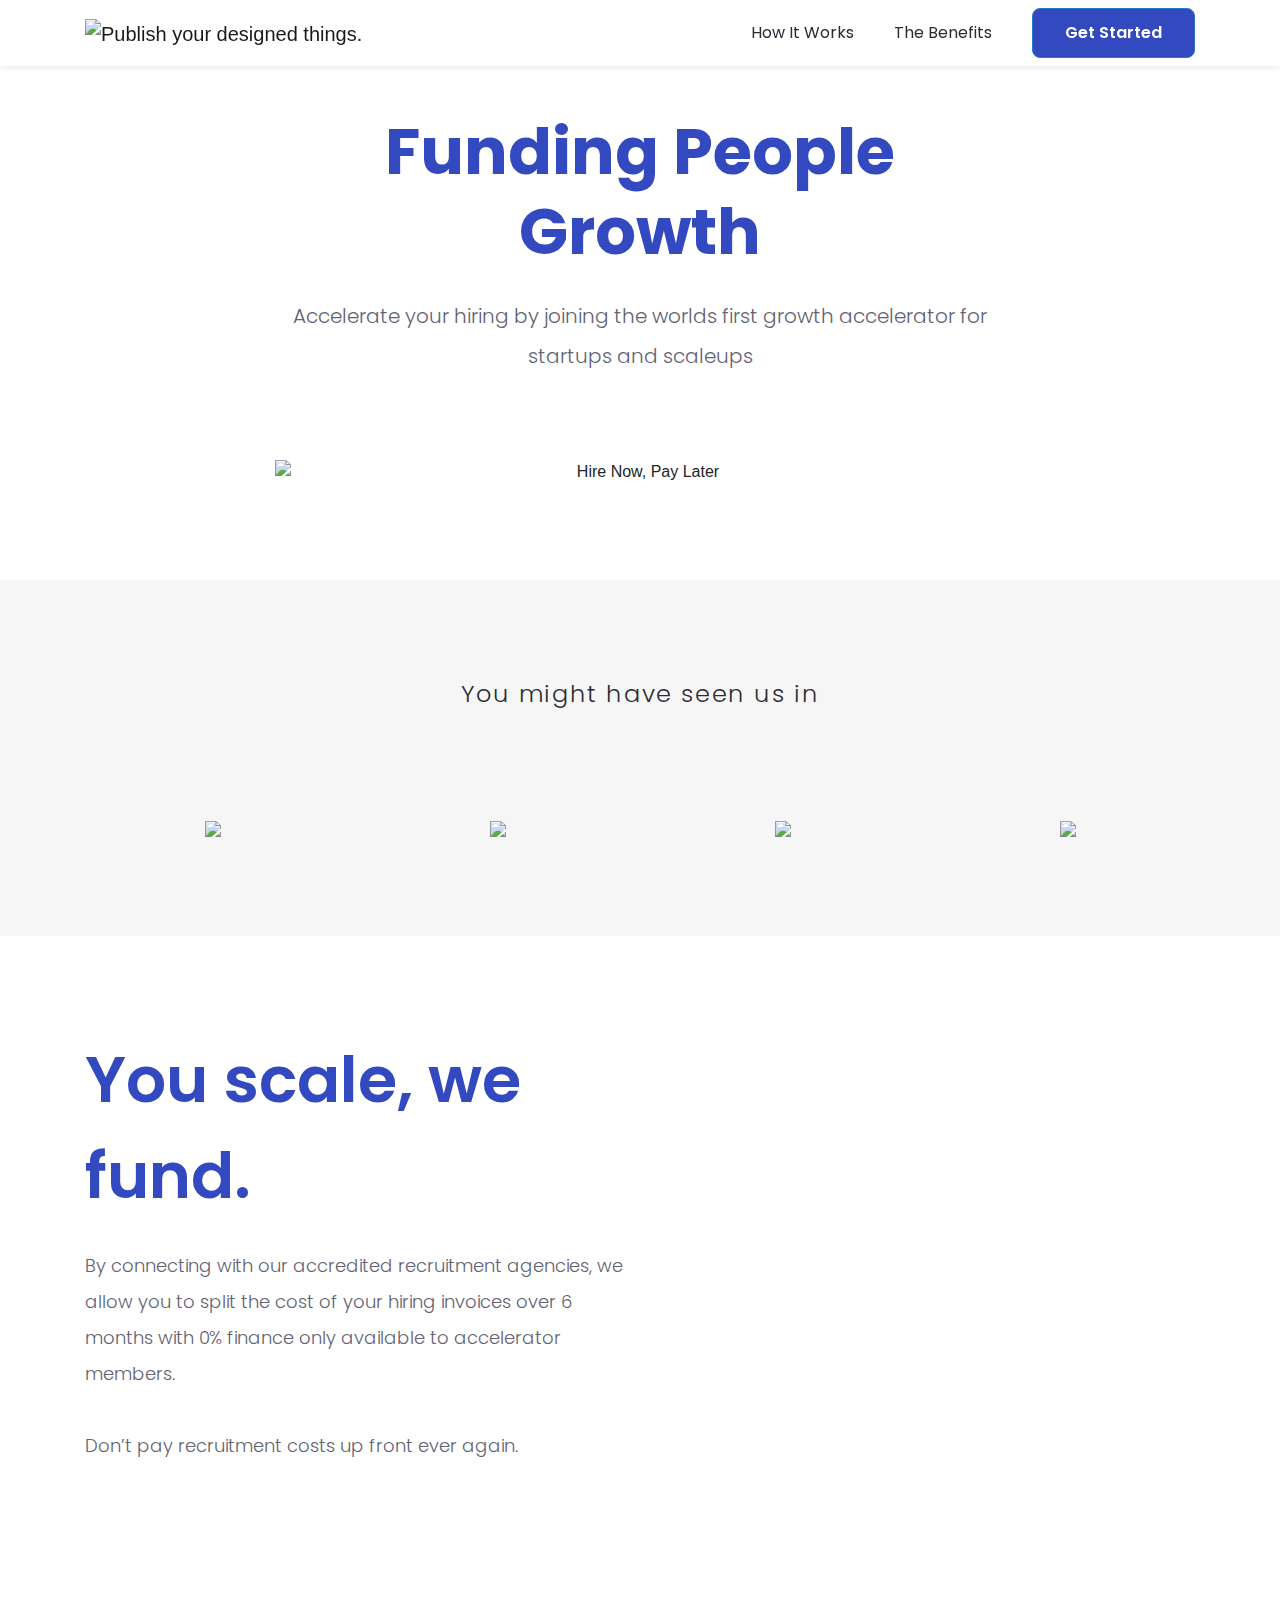
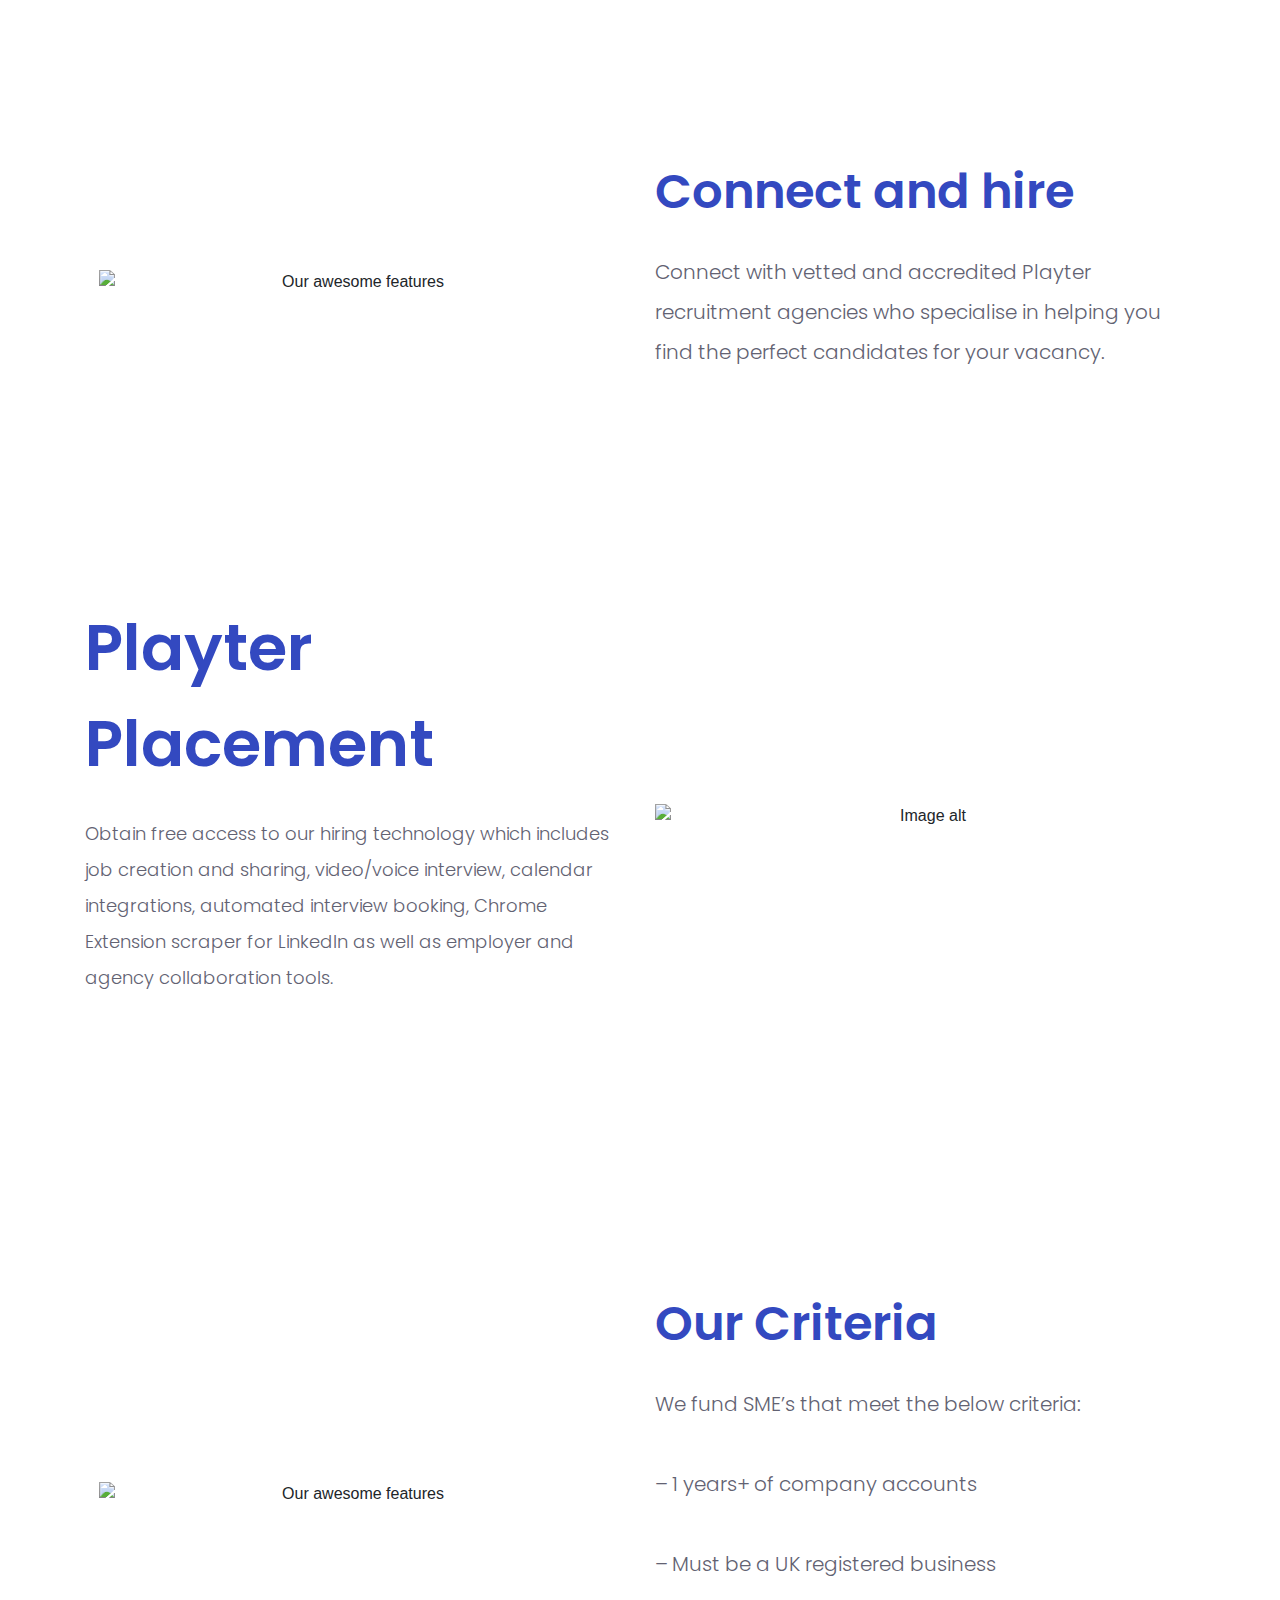
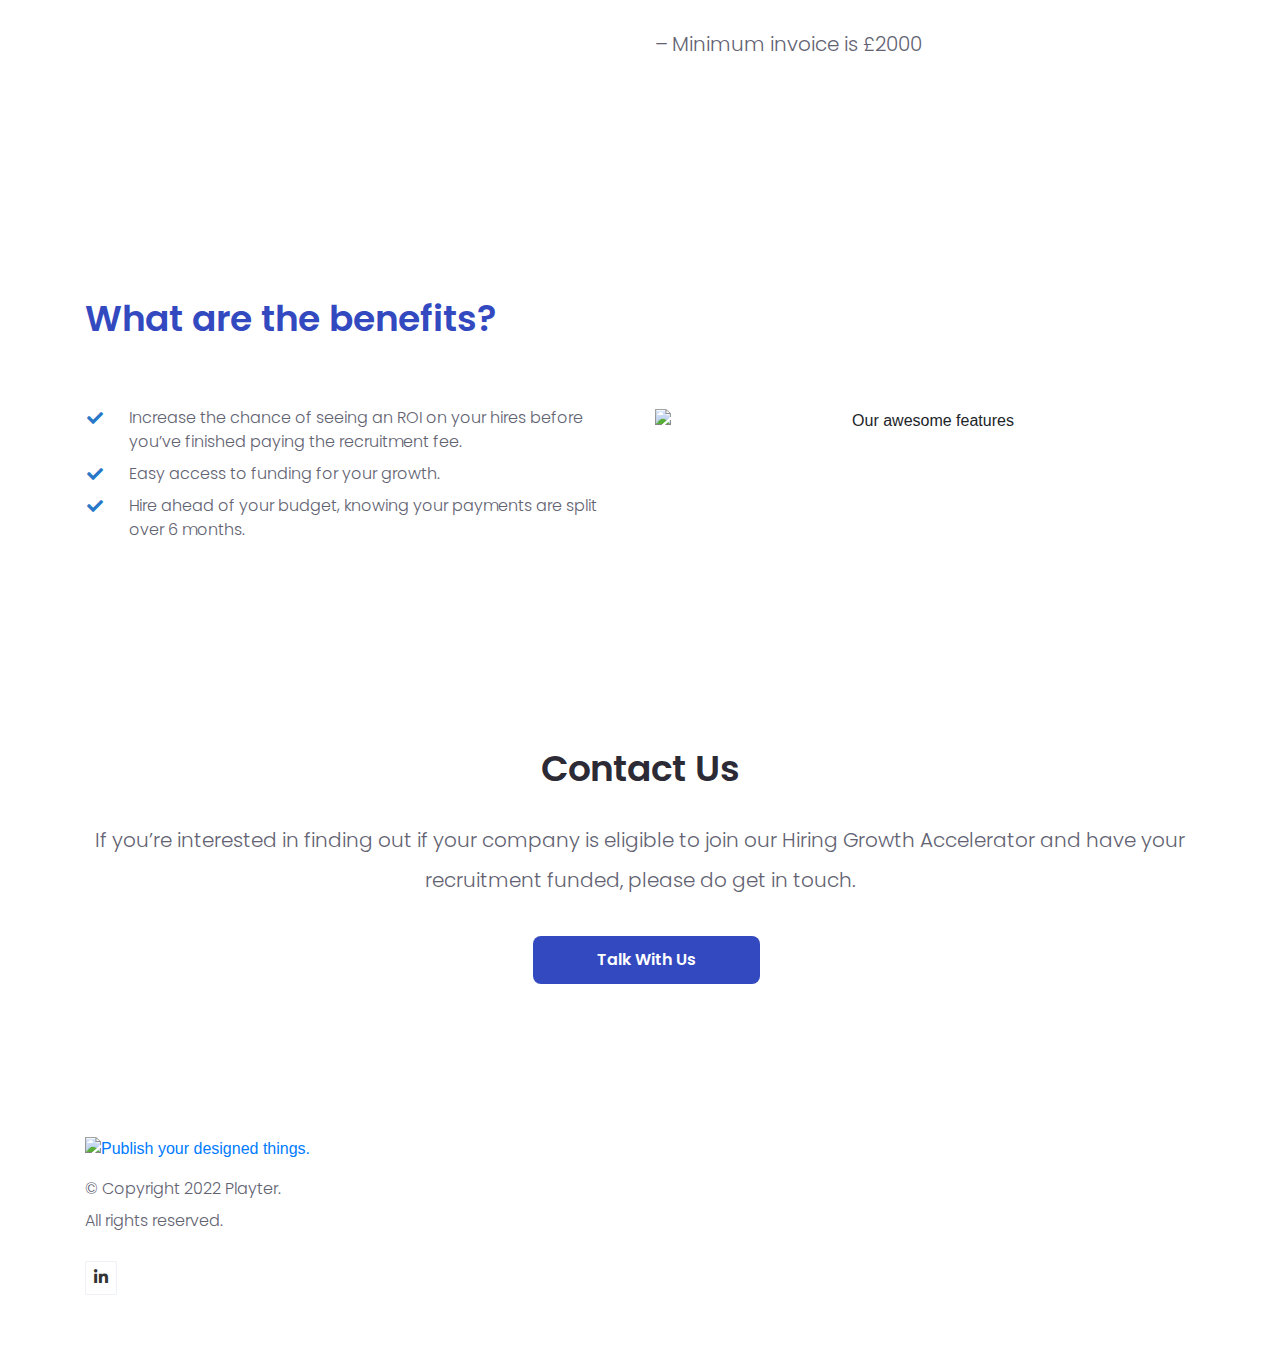
==== commit bb188518: "first commit" ====
--- a/index.html
+++ b/index.html
@@ -1,6 +1,7 @@
 
 <!DOCTYPE html>
-<!-- This website/webapp was created in Softr. https://www.softr.io --><!-- Last Published: Tue, March 30 2021 09:07:39 -->
+<!-- This website/webapp was created in Softr. https://www.softr.io -->
+<!-- Last Published: Fri, April 16 2021 10:09:06 -->
 <html lang="en">
     <head>
 
@@ -174,9 +175,11 @@
             .sw-font-size-m { font-size: 1rem!important; } .sw-text-color-000000 { color: #000000!important; } .sw-font-family-default {  } .sw-font-weight-semibold { font-weight: 600!important; } .sw-letter-spacing-normal { letter-spacing: 0rem!important; } .sw-display-block { display: block!important; } .sw-padding-top-6xs { padding-top: 0.5rem!important; } .sw-padding-bottom-6xs { padding-bottom: 0.5rem!important; } .sw-padding-left-6xs { padding-left: 0.5rem!important; } .sw-padding-right-xs { padding-right: 2rem!important; } .hover\:sw-text-decoration-no-underline:hover { text-decoration: none!important; } .sw-font-size-s { font-size: 0.875rem!important; } .sw-font-weight-normal { font-weight: 400!important; } .sw-display-flex { display: flex!important; } .sw-padding-top-7xs { padding-top: 0.25rem!important; } .sw-padding-bottom-7xs { padding-bottom: 0.25rem!important; } .sw-padding-left-7xs { padding-left: 0.25rem!important; } .sw-padding-right-7xs { padding-right: 0.25rem!important; } .active\:sw-background-color-transparent:active { background-color: transparent!important; } .sw-text-color-13324b { color: #13324b!important; } .sw-width-11xs { width: 2rem!important; } .sw-margin-right-7xs { margin-right: 0.25rem!important; } .sw-margin-left-7xs { margin-left: 0.25rem!important; } .sw-text-align-left { text-align: left!important; } .sw-text-color-default {  } .sw-border-radius-full { border-radius: 9999rem!important; } .sw-background-color-default {  } .sw-padding-left-2xs { padding-left: 1.5rem!important; } .sw-padding-right-2xs { padding-right: 1.5rem!important; } .sw-border-color-2977c9 { border-color: #2977c9!important; } .sw-border-style-solid { border-style: solid!important; } .sw-border-width-xs { border-width: 1px!important; } .sw-display-inline-block { display: inline-block!important; } .sw-text-decoration-no-underline { text-decoration: none!important; } .hover\:sw-box-shadow-m:hover { box-shadow: 0 4px 6px -1px rgba(0, 0, 0, 0.1), 0 2px 4px -1px rgba(0, 0, 0, 0.06)!important; } @media (min-width: 768px) { .m\:sw-margin-left-6xs { margin-left: 0.5rem!important; } } .sw-background-color-ffffff { background-color: #ffffff!important; } .sw-border-top-style-none { border-top-style: none!important; } .sw-border-top-width-xs { border-top-width: 1px!important; } .sw-border-top-color-000000 { border-top-color: #000000!important; } .sw-border-bottom-style-none { border-bottom-style: none!important; } .sw-border-bottom-width-xs { border-bottom-width: 1px!important; } .sw-border-bottom-color-000000 { border-bottom-color: #000000!important; } .sw-width-5xs { width: 8rem!important; } .sw-text-color-2b2a35 { color: #2b2a35!important; } .sw-border-radius-l { border-radius: 0.5rem!important; } .sw-padding-left-xs { padding-left: 2rem!important; } .sw-padding-top-5xs { padding-top: 0.75rem!important; } .sw-padding-bottom-5xs { padding-bottom: 0.75rem!important; } .sw-text-color-ffffff { color: #ffffff!important; } .sw-background-color-9ea5b4 { background-color: #9ea5b4!important; } .sw-border-color-9ea5b4 { border-color: #9ea5b4!important; } .sw-background-attachment-scroll { background-attachment: scroll!important; } .sw-background-repeat-no-repeat { background-repeat: no-repeat!important; } .sw-background-position-center { background-position: center!important; } .sw-background-size-cover { background-size: cover!important; }  .home_header3-fixed-top {  position: fixed;  top: 0;  right: 0;  left: 0;  z-index: 1030;  box-shadow: 0 1px 7px rgba(0, 0, 0, 0.1); }  #home_header3 .navbar-nav .dropdown-menu {  border: 0;  box-shadow: 0 1px 3px #00000014, 0 10px 40px -10px #00000059;  min-width: 180px; }  #home_header3 .navbar-nav .links-dropdown a {  padding-left: 1.5rem !important; }  #home_header3 .toggle-button{  display: none; }  #home_header3 .mob-menu-header{  padding: 8px 24px;  display: flex;  justify-content: space-between; }  #home_header3 .mob-menu-body{  height: 90%;  position: relative; }  #home_header3 .navigation-section{  padding: 10px 24px; }  #home_header3 .navigation-section p a{  width: 100%; }  #home_header3 .buttons-section{      margin: 24px;      display: flex;      justify-content: flex-start; }  #home_header3 .arrow {  position: absolute;  right: 15px;  top: 5px;  display: inline-block;  width: 8px;  height: 8px;  border-left: 2px solid #29394c;  border-top: 2px solid #29394c;  transform: rotate(225deg);  transition: .2s linear;  margin-top: 10px; }  #home_header3 .link{  background: #f5f5f5;  padding: 3px 10px; }  #home_header3 .collapsed.link{  background: none; }  #home_header3 .collapsed .arrow {  transform: rotate(135deg); }  #home_header3 .buttons-section button{  margin-left: 0!important; }  #home_header3 .navbar-close i{  font-size: 24px;  margin-top: 10px;  margin-right: 3px;  cursor: pointer; }  #home_header3 .mob-menu-content{  display: none; }  #home_header3 .nav-link.dropdown-toggle{      border-radius: 50%;      width: 24px;      height: 24px;      text-align: center;      line-height: 10px;      display: flex;      align-items: center;      justify-content: center;     } #home_header3 .nav-link.dropdown-toggle i{      position: relative;      left: 0;      top: 0;     } #home_header3 .dropdown-menu-profile {      left: -148px;      top: 25px;      border-radius: 0;      box-shadow: 0 1px 3px #00000014, 0 10px 40px -10px #00000059;      border: 0;     } #home_header3 .dropdown-menu-profile a{      text-decoration: none;      border-bottom: 1px solid rgba(0,0,0,.15);      padding: 6px 12px;     } #home_header3 .dropdown-menu{      min-width: 11rem!important;     } #home_header3 .nav-link.dropdown-toggle:after{      display: none;     } #home_header3 .mob-menu-body .dropdown-menu-profile  {      border-top: 1px solid #dedede;     } #home_header3 .navbar-nav .dropdown-menu-profile a:hover{      box-shadow: 0 1px 3px #00000014, 0 4px 5px -5px #00000059;     }  @media (max-width: 992px) {  #home_header3 .desktop-menu{   display: none;  } #home_header3 .dropdown-menu-profile {      box-shadow: none;     } #home_header3 .dropdown-menu-profile a{      border: 0;     }  #home_header3 .toggle-button{   display: block;  }   #home_header3 .mob-menu-content{   display: block;   position: fixed;   z-index: 5;   width: 100%;   height: 100%;   opacity: 0;   top:0;   left: 0;   background: #fff;   -webkit-transition: ease-in all 0.5s;   transition: ease-in all 0.5s;   -webkit-transform: translateX(200%);   -ms-transform: translateX(200%);   transform: translateX(200%);   }    #home_header3 .mob-menu-content.show{   display: block;   opacity: 1;   /*left: 0;*/   -webkit-transition: ease-in all 0.5s;   transition: ease-in all 0.5s;   -webkit-transform: translateX(0);   -ms-transform: translateX(0);   transform: translateX(0);   } }  @media (max-width: 414px) {  #home_header3 .buttons-section{       margin-left: 24px;       margin-right: 0;      } #home_header3 .buttons-section a{      margin-right: 10px;     } }  .navbar-dark .navbar-toggler-icon {  cursor: pointer;  background-image: url("data:image/svg+xml,%3csvg viewBox='0 0 30 30' xmlns='http://www.w3.org/2000/svg'%3e%3cpath stroke='rgba(255, 255, 255, 1.0)' stroke-width='2' stroke-linecap='round' stroke-miterlimit='10' d='M4 7h22M4 15h22M4 23h22'/%3e%3c/svg%3e") !important; }  .navbar-light .navbar-toggler-icon {  cursor: pointer;  background-image: url("data:image/svg+xml,%3csvg viewBox='0 0 30 30' xmlns='http://www.w3.org/2000/svg'%3e%3cpath stroke='rgba(0, 0, 0, 1.0)' stroke-width='2' stroke-linecap='round' stroke-miterlimit='10' d='M4 7h22M4 15h22M4 23h22'/%3e%3c/svg%3e") !important; } 
 .sw-font-size-m { font-size: 1rem!important; } .sw-text-color-default {  } .sw-font-family-default {  } .sw-font-weight-semibold { font-weight: 600!important; } .sw-border-radius-full { border-radius: 9999rem!important; } .sw-background-color-default {  } .sw-padding-left-s { padding-left: 2.5rem!important; } .sw-padding-right-s { padding-right: 2.5rem!important; } .sw-padding-top-5xs { padding-top: 0.75rem!important; } .sw-padding-bottom-5xs { padding-bottom: 0.75rem!important; } .sw-border-style-none { border-style: none!important; } .sw-border-width-xs { border-width: 1px!important; } .sw-border-color-000000 { border-color: #000000!important; } .sw-letter-spacing-normal { letter-spacing: 0rem!important; } .sw-text-decoration-no-underline { text-decoration: none!important; } .hover\:sw-text-decoration-no-underline:hover { text-decoration: none!important; } .hover\:sw-box-shadow-m:hover { box-shadow: 0 4px 6px -1px rgba(0, 0, 0, 0.1), 0 2px 4px -1px rgba(0, 0, 0, 0.06)!important; } .sw-margin-bottom-6xs { margin-bottom: 0.5rem!important; } .sw-margin-right-5xs { margin-right: 0.75rem!important; } .sw-display-inline-block { display: inline-block!important; } .sw-background-color-ffffff { background-color: #ffffff!important; } .sw-padding-top-2xl { padding-top: 6rem!important; } .sw-padding-bottom-2xl { padding-bottom: 6rem!important; } .sw-border-top-style-none { border-top-style: none!important; } .sw-border-top-width-xs { border-top-width: 1px!important; } .sw-border-top-color-000000 { border-top-color: #000000!important; } .sw-border-bottom-style-none { border-bottom-style: none!important; } .sw-border-bottom-width-xs { border-bottom-width: 1px!important; } .sw-border-bottom-color-000000 { border-bottom-color: #000000!important; } .sw-font-size-6xl { font-size: 4rem!important; } .sw-text-color-3349c0 { color: #3349c0!important; } .sw-font-weight-bold { font-weight: 700!important; } .sw-padding-top-4xs { padding-top: 1rem!important; } .sw-padding-bottom-4xs { padding-bottom: 1rem!important; } .sw-line-height-tight { line-height: 1.25!important; } .sw-font-size-xl { font-size: 1.25rem!important; } .sw-font-weight-default {  } .sw-padding-top-none { padding-top: 0rem!important; } .sw-padding-bottom-3xs { padding-bottom: 1.25rem!important; } .sw-line-height-loose { line-height: 2!important; } .sw-percentage-width-full { width: 100%!important; } .sw-border-radius-none { border-radius: 0rem!important; } .sw-background-repeat-no-repeat { background-repeat: no-repeat!important; } .sw-background-size-cover { background-size: cover!important; } .sw-background-position-center { background-position: center!important; } .sw-background-attachment-scroll { background-attachment: scroll!important; }  
 .sw-border-style-none { border-style: none!important; } .sw-border-width-xs { border-width: 1px!important; } .sw-border-color-000000 { border-color: #000000!important; } .sw-border-radius-none { border-radius: 0rem!important; } .sw-width-8xs { width: 5rem!important; } .sw-display-block { display: block!important; } .sw-text-decoration-no-underline { text-decoration: none!important; } .hover\:sw-text-decoration-no-underline:hover { text-decoration: none!important; } .sw-background-color-f6f6f6 { background-color: #f6f6f6!important; } .sw-padding-top-2xl { padding-top: 6rem!important; } .sw-padding-bottom-2xl { padding-bottom: 6rem!important; } .sw-border-top-style-none { border-top-style: none!important; } .sw-border-top-width-xs { border-top-width: 1px!important; } .sw-border-top-color-000000 { border-top-color: #000000!important; } .sw-border-bottom-style-none { border-bottom-style: none!important; } .sw-border-bottom-width-xs { border-bottom-width: 1px!important; } .sw-border-bottom-color-000000 { border-bottom-color: #000000!important; } .sw-text-color-default {  } .sw-font-size-2xl { font-size: 1.5rem!important; } .sw-font-family-default {  } .sw-font-weight-light { font-weight: 300!important; } .sw-padding-top-none { padding-top: 0rem!important; } .sw-padding-bottom-none { padding-bottom: 0rem!important; } .sw-letter-spacing-widest { letter-spacing: 0.1rem!important; } .sw-line-height-normal { line-height: 1.5!important; } .sw-letter-spacing-normal { letter-spacing: 0rem!important; } .sw-font-size-xl { font-size: 1.25rem!important; } .sw-font-weight-default {  } .sw-line-height-loose { line-height: 2!important; } .sw-width-4xs { width: 10rem!important; } .sw-width-5xs { width: 8rem!important; } .sw-width-7xs { width: 6rem!important; }  
-.sw-font-size-m { font-size: 1rem!important; } .sw-text-color-default {  } .sw-font-family-default {  } .sw-font-weight-semibold { font-weight: 600!important; } .sw-border-radius-full { border-radius: 9999rem!important; } .sw-background-color-default {  } .sw-padding-left-s { padding-left: 2.5rem!important; } .sw-padding-right-s { padding-right: 2.5rem!important; } .sw-padding-top-5xs { padding-top: 0.75rem!important; } .sw-padding-bottom-5xs { padding-bottom: 0.75rem!important; } .sw-border-style-none { border-style: none!important; } .sw-border-width-xs { border-width: 1px!important; } .sw-border-color-000000 { border-color: #000000!important; } .sw-letter-spacing-normal { letter-spacing: 0rem!important; } .sw-text-decoration-no-underline { text-decoration: none!important; } .hover\:sw-text-decoration-no-underline:hover { text-decoration: none!important; } .hover\:sw-box-shadow-m:hover { box-shadow: 0 4px 6px -1px rgba(0, 0, 0, 0.1), 0 2px 4px -1px rgba(0, 0, 0, 0.06)!important; } .sw-margin-bottom-6xs { margin-bottom: 0.5rem!important; } .sw-margin-right-5xs { margin-right: 0.75rem!important; } .sw-display-inline-block { display: inline-block!important; } .sw-background-color-ffffff { background-color: #ffffff!important; } .sw-padding-top-2xl { padding-top: 6rem!important; } .sw-padding-bottom-2xl { padding-bottom: 6rem!important; } .sw-border-top-style-none { border-top-style: none!important; } .sw-border-top-width-xs { border-top-width: 1px!important; } .sw-border-top-color-000000 { border-top-color: #000000!important; } .sw-border-bottom-style-none { border-bottom-style: none!important; } .sw-border-bottom-width-xs { border-bottom-width: 1px!important; } .sw-border-bottom-color-000000 { border-bottom-color: #000000!important; } .sw-font-size-6xl { font-size: 4rem!important; } .sw-font-weight-default {  } .sw-padding-top-none { padding-top: 0rem!important; } .sw-padding-bottom-4xs { padding-bottom: 1rem!important; } .sw-line-height-normal { line-height: 1.5!important; } .sw-font-size-l { font-size: 1.125rem!important; } .sw-padding-bottom-3xs { padding-bottom: 1.25rem!important; } .sw-line-height-loose { line-height: 2!important; } .sw-percentage-width-full { width: 100%!important; } .sw-border-radius-none { border-radius: 0rem!important; } .sw-background-repeat-no-repeat { background-repeat: no-repeat!important; } .sw-background-size-contain { background-size: contain!important; } .sw-background-position-right { background-position: right!important; } .sw-background-attachment-scroll { background-attachment: scroll!important; }  
-.sw-font-size-5xl { font-size: 3rem!important; } .sw-text-color-65b7cc { color: #65b7cc!important; } .sw-width-10xs { width: 3rem!important; } .sw-margin-bottom-2xs { margin-bottom: 1.5rem!important; } .sw-line-height-compact { line-height: 1!important; } .sw-font-size-l { font-size: 1.125rem!important; } .sw-text-color-default {  } .sw-font-family-default {  } .sw-font-weight-semibold { font-weight: 600!important; } .sw-letter-spacing-normal { letter-spacing: 0rem!important; } .sw-margin-bottom-5xs { margin-bottom: 0.75rem!important; } .sw-font-size-m { font-size: 1rem!important; } .sw-font-weight-default {  } .sw-line-height-loose { line-height: 2!important; } .sw-text-color-000000 { color: #000000!important; } .sw-font-weight-light { font-weight: 300!important; } .sw-text-decoration-underline { text-decoration: underline!important; } .sw-background-color-ffffff { background-color: #ffffff!important; } .sw-padding-top-2xl { padding-top: 6rem!important; } .sw-padding-bottom-2xl { padding-bottom: 6rem!important; } .sw-border-top-style-none { border-top-style: none!important; } .sw-border-top-width-xs { border-top-width: 1px!important; } .sw-border-top-color-000000 { border-top-color: #000000!important; } .sw-border-bottom-style-none { border-bottom-style: none!important; } .sw-border-bottom-width-xs { border-bottom-width: 1px!important; } .sw-border-bottom-color-000000 { border-bottom-color: #000000!important; } .sw-background-repeat-no-repeat { background-repeat: no-repeat!important; } .sw-background-size-cover { background-size: cover!important; } .sw-background-position-center { background-position: center!important; } .sw-background-attachment-scroll { background-attachment: scroll!important; } .sw-font-size-4xl { font-size: 2.25rem!important; } .sw-padding-top-none { padding-top: 0rem!important; } .sw-padding-bottom-4xs { padding-bottom: 1rem!important; } .sw-line-height-normal { line-height: 1.5!important; } .sw-font-size-xl { font-size: 1.25rem!important; } .sw-padding-bottom-3xs { padding-bottom: 1.25rem!important; } .sw-text-color-2977c9 { color: #2977c9!important; }  
-.sw-font-size-4xl { font-size: 2.25rem!important; } .sw-text-color-ff4954 { color: #ff4954!important; } .sw-margin-right-2xs { margin-right: 1.5rem!important; } .sw-line-height-compact { line-height: 1!important; } .sw-font-size-l { font-size: 1.125rem!important; } .sw-text-color-default {  } .sw-font-family-default {  } .sw-font-weight-medium { font-weight: 500!important; } .sw-letter-spacing-normal { letter-spacing: 0rem!important; } .sw-margin-bottom-6xs { margin-bottom: 0.5rem!important; } .sw-margin-top-none { margin-top: 0rem!important; } .sw-font-size-m { font-size: 1rem!important; } .sw-font-weight-default {  } .sw-line-height-loose { line-height: 2!important; } .sw-background-color-ffffff { background-color: #ffffff!important; } .sw-padding-top-4xl { padding-top: 10rem!important; } .sw-padding-bottom-2xl { padding-bottom: 6rem!important; } .sw-border-top-style-none { border-top-style: none!important; } .sw-border-top-width-xs { border-top-width: 1px!important; } .sw-border-top-color-000000 { border-top-color: #000000!important; } .sw-border-bottom-style-none { border-bottom-style: none!important; } .sw-border-bottom-width-xs { border-bottom-width: 1px!important; } .sw-border-bottom-color-000000 { border-bottom-color: #000000!important; } .sw-font-size-6xl { font-size: 4rem!important; } .sw-padding-top-none { padding-top: 0rem!important; } .sw-padding-bottom-4xs { padding-bottom: 1rem!important; } .sw-line-height-normal { line-height: 1.5!important; } .sw-font-size-xl { font-size: 1.25rem!important; } .sw-padding-bottom-3xs { padding-bottom: 1.25rem!important; } .sw-percentage-width-6xl { width: 95%!important; } .sw-border-style-none { border-style: none!important; } .sw-border-width-xs { border-width: 1px!important; } .sw-border-color-000000 { border-color: #000000!important; } .sw-border-radius-none { border-radius: 0rem!important; } .sw-background-repeat-no-repeat { background-repeat: no-repeat!important; } .sw-background-size-cover { background-size: cover!important; } .sw-background-position-center { background-position: center!important; } .sw-background-attachment-scroll { background-attachment: scroll!important; }  
+.sw-font-size-m { font-size: 1rem!important; } .sw-text-color-default {  } .sw-font-family-default {  } .sw-font-weight-semibold { font-weight: 600!important; } .sw-border-radius-full { border-radius: 9999rem!important; } .sw-background-color-default {  } .sw-padding-left-s { padding-left: 2.5rem!important; } .sw-padding-right-s { padding-right: 2.5rem!important; } .sw-padding-top-5xs { padding-top: 0.75rem!important; } .sw-padding-bottom-5xs { padding-bottom: 0.75rem!important; } .sw-border-style-none { border-style: none!important; } .sw-border-width-xs { border-width: 1px!important; } .sw-border-color-000000 { border-color: #000000!important; } .sw-letter-spacing-normal { letter-spacing: 0rem!important; } .sw-text-decoration-no-underline { text-decoration: none!important; } .hover\:sw-text-decoration-no-underline:hover { text-decoration: none!important; } .hover\:sw-box-shadow-m:hover { box-shadow: 0 4px 6px -1px rgba(0, 0, 0, 0.1), 0 2px 4px -1px rgba(0, 0, 0, 0.06)!important; } .sw-margin-bottom-6xs { margin-bottom: 0.5rem!important; } .sw-margin-right-5xs { margin-right: 0.75rem!important; } .sw-display-inline-block { display: inline-block!important; } .sw-background-color-ffffff { background-color: #ffffff!important; } .sw-padding-top-2xl { padding-top: 6rem!important; } .sw-padding-bottom-2xl { padding-bottom: 6rem!important; } .sw-border-top-style-none { border-top-style: none!important; } .sw-border-top-width-xs { border-top-width: 1px!important; } .sw-border-top-color-000000 { border-top-color: #000000!important; } .sw-border-bottom-style-none { border-bottom-style: none!important; } .sw-border-bottom-width-xs { border-bottom-width: 1px!important; } .sw-border-bottom-color-000000 { border-bottom-color: #000000!important; } .sw-font-size-6xl { font-size: 4rem!important; } .sw-text-color-3349c0 { color: #3349c0!important; } .sw-font-weight-default {  } .sw-padding-top-none { padding-top: 0rem!important; } .sw-padding-bottom-4xs { padding-bottom: 1rem!important; } .sw-line-height-normal { line-height: 1.5!important; } .sw-font-size-l { font-size: 1.125rem!important; } .sw-padding-bottom-3xs { padding-bottom: 1.25rem!important; } .sw-line-height-loose { line-height: 2!important; } .sw-percentage-width-full { width: 100%!important; } .sw-border-radius-none { border-radius: 0rem!important; } .sw-background-repeat-no-repeat { background-repeat: no-repeat!important; } .sw-background-size-contain { background-size: contain!important; } .sw-background-position-right { background-position: right!important; } .sw-background-attachment-scroll { background-attachment: scroll!important; }  
+.sw-font-size-4xl { font-size: 2.25rem!important; } .sw-text-color-ff4954 { color: #ff4954!important; } .sw-margin-right-2xs { margin-right: 1.5rem!important; } .sw-line-height-compact { line-height: 1!important; } .sw-font-size-l { font-size: 1.125rem!important; } .sw-text-color-default {  } .sw-font-family-default {  } .sw-font-weight-medium { font-weight: 500!important; } .sw-letter-spacing-normal { letter-spacing: 0rem!important; } .sw-margin-bottom-6xs { margin-bottom: 0.5rem!important; } .sw-margin-top-none { margin-top: 0rem!important; } .sw-font-size-m { font-size: 1rem!important; } .sw-font-weight-default {  } .sw-line-height-loose { line-height: 2!important; } .sw-background-color-ffffff { background-color: #ffffff!important; } .sw-padding-top-4xl { padding-top: 10rem!important; } .sw-padding-bottom-2xl { padding-bottom: 6rem!important; } .sw-border-top-style-none { border-top-style: none!important; } .sw-border-top-width-xs { border-top-width: 1px!important; } .sw-border-top-color-000000 { border-top-color: #000000!important; } .sw-border-bottom-style-none { border-bottom-style: none!important; } .sw-border-bottom-width-xs { border-bottom-width: 1px!important; } .sw-border-bottom-color-000000 { border-bottom-color: #000000!important; } .sw-font-size-5xl { font-size: 3rem!important; } .sw-text-color-3349c0 { color: #3349c0!important; } .sw-padding-top-none { padding-top: 0rem!important; } .sw-padding-bottom-4xs { padding-bottom: 1rem!important; } .sw-line-height-normal { line-height: 1.5!important; } .sw-font-size-xl { font-size: 1.25rem!important; } .sw-padding-bottom-3xs { padding-bottom: 1.25rem!important; } .sw-percentage-width-6xl { width: 95%!important; } .sw-border-style-none { border-style: none!important; } .sw-border-width-xs { border-width: 1px!important; } .sw-border-color-000000 { border-color: #000000!important; } .sw-border-radius-none { border-radius: 0rem!important; } .sw-background-repeat-no-repeat { background-repeat: no-repeat!important; } .sw-background-size-cover { background-size: cover!important; } .sw-background-position-center { background-position: center!important; } .sw-background-attachment-scroll { background-attachment: scroll!important; }  
+.sw-font-size-m { font-size: 1rem!important; } .sw-text-color-default {  } .sw-font-family-default {  } .sw-font-weight-semibold { font-weight: 600!important; } .sw-border-radius-full { border-radius: 9999rem!important; } .sw-background-color-default {  } .sw-padding-left-s { padding-left: 2.5rem!important; } .sw-padding-right-s { padding-right: 2.5rem!important; } .sw-padding-top-5xs { padding-top: 0.75rem!important; } .sw-padding-bottom-5xs { padding-bottom: 0.75rem!important; } .sw-border-style-none { border-style: none!important; } .sw-border-width-xs { border-width: 1px!important; } .sw-border-color-000000 { border-color: #000000!important; } .sw-letter-spacing-normal { letter-spacing: 0rem!important; } .sw-text-decoration-no-underline { text-decoration: none!important; } .hover\:sw-text-decoration-no-underline:hover { text-decoration: none!important; } .hover\:sw-box-shadow-m:hover { box-shadow: 0 4px 6px -1px rgba(0, 0, 0, 0.1), 0 2px 4px -1px rgba(0, 0, 0, 0.06)!important; } .sw-margin-bottom-6xs { margin-bottom: 0.5rem!important; } .sw-margin-right-5xs { margin-right: 0.75rem!important; } .sw-display-inline-block { display: inline-block!important; } .sw-background-color-ffffff { background-color: #ffffff!important; } .sw-padding-top-2xl { padding-top: 6rem!important; } .sw-padding-bottom-2xl { padding-bottom: 6rem!important; } .sw-border-top-style-none { border-top-style: none!important; } .sw-border-top-width-xs { border-top-width: 1px!important; } .sw-border-top-color-000000 { border-top-color: #000000!important; } .sw-border-bottom-style-none { border-bottom-style: none!important; } .sw-border-bottom-width-xs { border-bottom-width: 1px!important; } .sw-border-bottom-color-000000 { border-bottom-color: #000000!important; } .sw-font-size-6xl { font-size: 4rem!important; } .sw-text-color-3349c0 { color: #3349c0!important; } .sw-font-weight-default {  } .sw-padding-top-none { padding-top: 0rem!important; } .sw-padding-bottom-4xs { padding-bottom: 1rem!important; } .sw-line-height-normal { line-height: 1.5!important; } .sw-font-size-l { font-size: 1.125rem!important; } .sw-padding-bottom-3xs { padding-bottom: 1.25rem!important; } .sw-line-height-loose { line-height: 2!important; } .sw-percentage-width-full { width: 100%!important; } .sw-border-radius-none { border-radius: 0rem!important; } .sw-background-repeat-no-repeat { background-repeat: no-repeat!important; } .sw-background-size-contain { background-size: contain!important; } .sw-background-position-right { background-position: right!important; } .sw-background-attachment-scroll { background-attachment: scroll!important; }  
+.sw-font-size-4xl { font-size: 2.25rem!important; } .sw-text-color-ff4954 { color: #ff4954!important; } .sw-margin-right-2xs { margin-right: 1.5rem!important; } .sw-line-height-compact { line-height: 1!important; } .sw-font-size-l { font-size: 1.125rem!important; } .sw-text-color-default {  } .sw-font-family-default {  } .sw-font-weight-medium { font-weight: 500!important; } .sw-letter-spacing-normal { letter-spacing: 0rem!important; } .sw-margin-bottom-6xs { margin-bottom: 0.5rem!important; } .sw-margin-top-none { margin-top: 0rem!important; } .sw-font-size-m { font-size: 1rem!important; } .sw-font-weight-default {  } .sw-line-height-loose { line-height: 2!important; } .sw-background-color-ffffff { background-color: #ffffff!important; } .sw-padding-top-4xl { padding-top: 10rem!important; } .sw-padding-bottom-2xl { padding-bottom: 6rem!important; } .sw-border-top-style-none { border-top-style: none!important; } .sw-border-top-width-xs { border-top-width: 1px!important; } .sw-border-top-color-000000 { border-top-color: #000000!important; } .sw-border-bottom-style-none { border-bottom-style: none!important; } .sw-border-bottom-width-xs { border-bottom-width: 1px!important; } .sw-border-bottom-color-000000 { border-bottom-color: #000000!important; } .sw-font-size-5xl { font-size: 3rem!important; } .sw-text-color-3349c0 { color: #3349c0!important; } .sw-padding-top-none { padding-top: 0rem!important; } .sw-padding-bottom-4xs { padding-bottom: 1rem!important; } .sw-line-height-normal { line-height: 1.5!important; } .sw-font-size-xl { font-size: 1.25rem!important; } .sw-padding-bottom-3xs { padding-bottom: 1.25rem!important; } .sw-percentage-width-6xl { width: 95%!important; } .sw-border-style-none { border-style: none!important; } .sw-border-width-xs { border-width: 1px!important; } .sw-border-color-000000 { border-color: #000000!important; } .sw-border-radius-none { border-radius: 0rem!important; } .sw-background-repeat-no-repeat { background-repeat: no-repeat!important; } .sw-background-size-cover { background-size: cover!important; } .sw-background-position-center { background-position: center!important; } .sw-background-attachment-scroll { background-attachment: scroll!important; }  
+.sw-font-size-4xl { font-size: 2.25rem!important; } .sw-text-color-ff4954 { color: #ff4954!important; } .sw-width-10xs { width: 3rem!important; } .sw-margin-right-2xs { margin-right: 1.5rem!important; } .sw-margin-top-7xs { margin-top: 0.25rem!important; } .sw-line-height-compact { line-height: 1!important; } .sw-font-size-m { font-size: 1rem!important; } .sw-text-color-default {  } .sw-font-family-default {  } .sw-font-weight-default {  } .sw-line-height-normal { line-height: 1.5!important; } .sw-letter-spacing-normal { letter-spacing: 0rem!important; } .sw-margin-bottom-none { margin-bottom: 0rem!important; } .sw-background-color-ffffff { background-color: #ffffff!important; } .sw-padding-top-2xl { padding-top: 6rem!important; } .sw-padding-bottom-2xl { padding-bottom: 6rem!important; } .sw-border-top-style-none { border-top-style: none!important; } .sw-border-top-width-xs { border-top-width: 1px!important; } .sw-border-top-color-000000 { border-top-color: #000000!important; } .sw-border-bottom-style-none { border-bottom-style: none!important; } .sw-border-bottom-width-xs { border-bottom-width: 1px!important; } .sw-border-bottom-color-000000 { border-bottom-color: #000000!important; } .sw-text-color-3349c0 { color: #3349c0!important; } .sw-padding-top-none { padding-top: 0rem!important; } .sw-padding-bottom-4xs { padding-bottom: 1rem!important; } .sw-font-size-xl { font-size: 1.25rem!important; } .sw-padding-bottom-3xs { padding-bottom: 1.25rem!important; } .sw-line-height-loose { line-height: 2!important; } .sw-percentage-width-full { width: 100%!important; } .sw-border-style-none { border-style: none!important; } .sw-border-width-xs { border-width: 1px!important; } .sw-border-color-000000 { border-color: #000000!important; } .sw-border-radius-none { border-radius: 0rem!important; } .sw-background-repeat-no-repeat { background-repeat: no-repeat!important; } .sw-background-size-cover { background-size: cover!important; } .sw-background-position-center { background-position: center!important; } .sw-background-attachment-scroll { background-attachment: scroll!important; } .sw-text-color-2977c9 { color: #2977c9!important; } .sw-font-weight-semibold { font-weight: 600!important; } .sw-margin-top-3xs { margin-top: 1.25rem!important; } .sw-margin-bottom-3xs { margin-bottom: 1.25rem!important; } .sw-text-decoration-no-underline { text-decoration: none!important; } .hover\:sw-text-decoration-no-underline:hover { text-decoration: none!important; } .sw-display-inline-block { display: inline-block!important; }  
 .sw-font-size-m { font-size: 1rem!important; } .sw-text-color-default {  } .sw-font-family-default {  } .sw-font-weight-semibold { font-weight: 600!important; } .sw-border-radius-default {  } .sw-background-color-default {  } .sw-padding-left-l { padding-left: 4rem!important; } .sw-padding-right-l { padding-right: 4rem!important; } .sw-padding-top-5xs { padding-top: 0.75rem!important; } .sw-padding-bottom-5xs { padding-bottom: 0.75rem!important; } .sw-border-style-none { border-style: none!important; } .sw-border-width-xs { border-width: 1px!important; } .sw-border-color-000000 { border-color: #000000!important; } .sw-letter-spacing-normal { letter-spacing: 0rem!important; } .sw-text-decoration-no-underline { text-decoration: none!important; } .hover\:sw-text-decoration-no-underline:hover { text-decoration: none!important; } .hover\:sw-box-shadow-m:hover { box-shadow: 0 4px 6px -1px rgba(0, 0, 0, 0.1), 0 2px 4px -1px rgba(0, 0, 0, 0.06)!important; } .sw-margin-bottom-6xs { margin-bottom: 0.5rem!important; } .sw-margin-left-5xs { margin-left: 0.75rem!important; } .sw-display-inline-block { display: inline-block!important; } .sw-background-color-ffffff { background-color: #ffffff!important; } .sw-padding-top-2xl { padding-top: 6rem!important; } .sw-padding-bottom-2xl { padding-bottom: 6rem!important; } .sw-border-top-style-none { border-top-style: none!important; } .sw-border-top-width-xs { border-top-width: 1px!important; } .sw-border-top-color-000000 { border-top-color: #000000!important; } .sw-border-bottom-style-none { border-bottom-style: none!important; } .sw-border-bottom-width-xs { border-bottom-width: 1px!important; } .sw-border-bottom-color-000000 { border-bottom-color: #000000!important; } .sw-background-color-none { background-color: #none!important; } .sw-border-radius-none { border-radius: 0rem!important; } .sw-box-shadow-none { box-shadow: none!important; } .sw-padding-top-none { padding-top: 0rem!important; } .sw-padding-bottom-none { padding-bottom: 0rem!important; } .sw-font-size-4xl { font-size: 2.25rem!important; } .sw-font-weight-default {  } .sw-padding-bottom-4xs { padding-bottom: 1rem!important; } .sw-line-height-normal { line-height: 1.5!important; } .sw-font-size-xl { font-size: 1.25rem!important; } .sw-padding-bottom-3xs { padding-bottom: 1.25rem!important; } .sw-line-height-loose { line-height: 2!important; } .sw-background-repeat-no-repeat { background-repeat: no-repeat!important; } .sw-background-size-cover { background-size: cover!important; } .sw-background-position-center { background-position: center!important; } .sw-background-attachment-scroll { background-attachment: scroll!important; }  
 .sw-font-size-m { font-size: 1rem!important; } .sw-text-color-000000 { color: #000000!important; } .sw-width-11xs { width: 2rem!important; } .sw-display-inline-block { display: inline-block!important; } .sw-min-width-6xs { min-width: 2rem!important; } .sw-margin-right-7xs { margin-right: 0.25rem!important; } .sw-text-align-center { text-align: center!important; } .sw-border-radius-s { border-radius: 0.125rem!important; } .sw-border-color-eaeff4 { border-color: #eaeff4!important; } .sw-border-style-solid { border-style: solid!important; } .sw-border-width-xs { border-width: 1px!important; } .sw-padding-right-7xs { padding-right: 0.25rem!important; } .sw-padding-left-7xs { padding-left: 0.25rem!important; } .sw-padding-top-7xs { padding-top: 0.25rem!important; } .sw-padding-bottom-7xs { padding-bottom: 0.25rem!important; } .sw-opacity-2xs { opacity: 0.8!important; } .sw-font-family-default {  } .sw-font-weight-semibold { font-weight: 600!important; } .sw-line-height-loose { line-height: 2!important; } .sw-font-weight-light { font-weight: 300!important; } .sw-letter-spacing-normal { letter-spacing: 0rem!important; } .sw-padding-left-none { padding-left: 0rem!important; } .hover\:sw-text-decoration-no-underline:hover { text-decoration: none!important; } .sw-background-color-ffffff { background-color: #ffffff!important; } .sw-padding-top-m { padding-top: 3rem!important; } .sw-padding-bottom-l { padding-bottom: 4rem!important; } .sw-border-top-style-none { border-top-style: none!important; } .sw-border-top-width-xs { border-top-width: 1px!important; } .sw-border-top-color-000000 { border-top-color: #000000!important; } .sw-border-bottom-style-none { border-bottom-style: none!important; } .sw-border-bottom-width-xs { border-bottom-width: 1px!important; } .sw-border-bottom-color-000000 { border-bottom-color: #000000!important; } .sw-text-color-default {  } .sw-font-weight-default {  } .sw-padding-top-5xs { padding-top: 0.75rem!important; } .sw-padding-bottom-none { padding-bottom: 0rem!important; } .sw-width-6xs { width: 7rem!important; }  
 
@@ -232,6 +235,8 @@
               color: #ffb30b;
             }
         </style>
+
+        
 
         
 
@@ -301,136 +306,62 @@
             /** BG Size on mobile **/
             document.addEventListener("DOMContentLoaded", function() {
                 if($(window).width() <= 768) {
-                    var element = $('section.sw-background-size-auto');
+                    var element = $('section.sw-background-size-auto, header.sw-background-size-auto');
                     element.removeClass('sw-background-size-auto');
                     element.css('background-size', 'cover');
+
+                    $('section.sw-background-attachment-fixed, header.sw-background-attachment-fixed').removeClass('sw-background-attachment-fixed');
                 }
             });
+
         </script>
     </head>
 
     <body>
 
-        <div data-appid="a025e8ec-257e-4926-ac77-472b96fe6b1d" class="content"><nav id="home_header3" class="home_header3-fixed-top navbar nav navbar-expand-lg navbar-light header2-591ad98e-e73d-47d5-838a-7638130cc354 sw-background-color-ffffff sw-padding-top-6xs sw-padding-bottom-6xs sw-border-top-style-none sw-border-top-width-xs sw-border-top-color-000000 sw-border-bottom-style-none sw-border-bottom-width-xs sw-border-bottom-color-000000"><div class="container"><!-- Logo --><a class="navbar-brand" href="/"><img class="sw-width-5xs "  src="https://softr-prod.imgix.net/applications/a025e8ec-257e-4926-ac77-472b96fe6b1d/assets/e05461e2-f452-49af-9765-9becc62ddf2f.png" alt="Publish your designed things."></a><div class="desktop-menu text-center justify-content-end" id="navbarSupportedContent"><ul class="navbar-nav align-items-center  one-button"><li class="nav-item "><a class="position-relative  sw-font-size-m sw-text-color-2b2a35 sw-font-family-default sw-font-weight-normal sw-letter-spacing-normal sw-display-block sw-padding-top-6xs sw-padding-bottom-6xs sw-padding-left-6xs sw-padding-right-xs hover:sw-text-decoration-no-underline"   href=""   target=""   >   How It Works</a><div class="shadow border-0 dropdown-menu links-dropdown" aria-labelledby="navbarDropdown-0"></div></li><li class="nav-item "><a class="position-relative  sw-font-size-m sw-text-color-2b2a35 sw-font-family-default sw-font-weight-normal sw-letter-spacing-normal sw-display-block sw-padding-top-6xs sw-padding-bottom-6xs sw-padding-left-6xs sw-padding-right-xs hover:sw-text-decoration-no-underline"   href=""   target=""   >   The Benefits</a><div class="shadow border-0 dropdown-menu links-dropdown" aria-labelledby="navbarDropdown-1"></div></li><li class="nav-item pt-lg-0 pt-3">
-<link href="https://assets.calendly.com/assets/external/widget.css" rel="stylesheet">
+        <div data-appid="a025e8ec-257e-4926-ac77-472b96fe6b1d" class="content">
+            <nav id="home_header3" class="home_header3-fixed-top navbar nav navbar-expand-lg navbar-light header2-591ad98e-e73d-47d5-838a-7638130cc354 sw-background-color-ffffff sw-padding-top-6xs sw-padding-bottom-6xs sw-border-top-style-none sw-border-top-width-xs sw-border-top-color-000000 sw-border-bottom-style-none sw-border-bottom-width-xs sw-border-bottom-color-000000"><div class="container"><!-- Logo --><a class="navbar-brand" href="/"><img class="sw-width-5xs "  src="https://softr-prod.imgix.net/applications/a025e8ec-257e-4926-ac77-472b96fe6b1d/assets/e05461e2-f452-49af-9765-9becc62ddf2f.png" alt="Publish your designed things."></a><div class="desktop-menu text-center justify-content-end" id="navbarSupportedContent"><ul class="navbar-nav align-items-center  one-button"><li class="nav-item "><a class="position-relative  sw-font-size-m sw-text-color-2b2a35 sw-font-family-default sw-font-weight-normal sw-letter-spacing-normal sw-display-block sw-padding-top-6xs sw-padding-bottom-6xs sw-padding-left-6xs sw-padding-right-xs hover:sw-text-decoration-no-underline"   href=""   target=""   >   How It Works</a><div class="shadow border-0 dropdown-menu links-dropdown" aria-labelledby="navbarDropdown-0"></div></li><li class="nav-item "><a class="position-relative  sw-font-size-m sw-text-color-2b2a35 sw-font-family-default sw-font-weight-normal sw-letter-spacing-normal sw-display-block sw-padding-top-6xs sw-padding-bottom-6xs sw-padding-left-6xs sw-padding-right-xs hover:sw-text-decoration-no-underline"   href=""   target=""   >   The Benefits</a><div class="shadow border-0 dropdown-menu links-dropdown" aria-labelledby="navbarDropdown-1"></div></li><li class="nav-item pt-lg-0 pt-3"><link href="https://assets.calendly.com/assets/external/widget.css" rel="stylesheet">
 <script src="https://assets.calendly.com/assets/external/widget.js" type="text/javascript" async></script>
-<a data-element="button" target="" class="sw-font-size-m sw-text-color-default sw-font-family-default sw-font-weight-semibold sw-border-radius-l sw-background-color-default sw-padding-left-xs sw-padding-right-xs sw-padding-top-5xs sw-padding-bottom-5xs sw-border-color-2977c9 sw-border-style-solid sw-border-width-xs sw-letter-spacing-normal sw-display-inline-block sw-text-decoration-no-underline hover:sw-text-decoration-no-underline hover:sw-box-shadow-m sw-display-inline-block m:sw-margin-left-6xs"href="" onclick="Calendly.initPopupWidget({url: 'https://calendly.com/michael-playter/30min'});return false;">Get Started</a>
-        </li></ul></div><!-- mobile toggle --><div class="toggle-button"><span class="navbar-toggler-icon"></span></div><div class="mob-menu-content"><div class="mob-menu-header"><a class="navbar-brand" href="/"><img class="sw-width-5xs " src="https://softr-prod.imgix.net/applications/a025e8ec-257e-4926-ac77-472b96fe6b1d/assets/e05461e2-f452-49af-9765-9becc62ddf2f.png" alt="Publish your designed things."></a><span class="navbar-close"> <i class="fa fa-fw fa-times" aria-hidden="true"></i></span></div><div class="mob-menu-body"><div class="navigation-section"><a class="link collapsed d-block sw-font-size-m sw-text-color-2b2a35 sw-font-family-default sw-font-weight-normal sw-letter-spacing-normal sw-display-block sw-padding-top-6xs sw-padding-bottom-6xs sw-padding-left-6xs sw-padding-right-xs hover:sw-text-decoration-no-underline"   href="">How It Works</a><a class="link collapsed d-block sw-font-size-m sw-text-color-2b2a35 sw-font-family-default sw-font-weight-normal sw-letter-spacing-normal sw-display-block sw-padding-top-6xs sw-padding-bottom-6xs sw-padding-left-6xs sw-padding-right-xs hover:sw-text-decoration-no-underline"   href="">The Benefits</a></div><div class="buttons-section"><a data-element="button" target=""   class="sw-font-size-m sw-text-color-default sw-font-family-default sw-font-weight-semibold sw-border-radius-l sw-background-color-default sw-padding-left-xs sw-padding-right-xs sw-padding-top-5xs sw-padding-bottom-5xs sw-border-color-2977c9 sw-border-style-solid sw-border-width-xs sw-letter-spacing-normal sw-display-inline-block sw-text-decoration-no-underline hover:sw-text-decoration-no-underline hover:sw-box-shadow-m sw-display-inline-block m:sw-margin-left-6xs"   href="https://studio.softr.io/pages/signin">Get Started</a></div></div></div></div></nav><header id="hero4" style=""class="hero1-2884c5a4-a822-42f2-b50b-39d59fa230a7 sw-background-color-ffffff sw-padding-top-2xl sw-padding-bottom-2xl sw-border-top-style-none sw-border-top-width-xs sw-border-top-color-000000 sw-border-bottom-style-none sw-border-bottom-width-xs sw-border-bottom-color-000000  sw-background-repeat-no-repeat sw-background-size-cover sw-background-position-center sw-background-attachment-scroll "><div class="container"><div class="row align-items-center text-center pb-5"><div class="col-lg-2"></div><div class="col-lg-8"><h1 class="sw-font-size-6xl sw-text-color-3349c0 sw-font-family-default sw-font-weight-bold sw-padding-top-4xs sw-padding-bottom-4xs sw-letter-spacing-normal sw-line-height-tight ">Hire Now, Pay Later</h1><p class="sw-font-size-xl sw-text-color-default sw-font-family-default sw-font-weight-default sw-padding-top-none sw-padding-bottom-3xs sw-letter-spacing-normal sw-line-height-loose ">We provide a buy now, pay later payment alternative for SMEs hiring through recruitment agencies or online recruiters.</p><div class="d-flex justify-content-center flex-wrap"></div></div><div class="col-lg-2"></div></div><div class="row align-items-center"><div class="col-lg-2"></div><div class="col-lg-8 text-center"><video class="sw-percentage-width-full sw-border-style-none sw-border-width-xs sw-border-color-000000 sw-border-radius-none  mx-auto d-block" autoplay="" width="100%" loop="" muted="" playsinline="" src="https://softr-assets-eu-prod.s3.eu-central-1.amazonaws.com/applications/a025e8ec-257e-4926-ac77-472b96fe6b1d/assets/0eb24753-bdae-471c-8c0c-78f5e4a12fa0.mp4"></video></div><div class="col-lg-2"></div></div></div></header><section id="partner1" class="partner1-dd21cb41-30fa-488e-bcf2-bc84cf121646 sw-background-color-f6f6f6 sw-padding-top-2xl sw-padding-bottom-2xl sw-border-top-style-none sw-border-top-width-xs sw-border-top-color-000000 sw-border-bottom-style-none sw-border-bottom-width-xs sw-border-bottom-color-000000 "><div class="container"><div class="row"><div class="col-12 text-center"><h2 class="sw-text-color-default sw-font-size-2xl sw-font-family-default sw-font-weight-light sw-padding-top-none sw-padding-bottom-none sw-letter-spacing-widest sw-line-height-normal " >You might have seen us in</h2></div></div><div class="row d-flex align-items-center text-center pt-5"><div class="col-md-3   text-center pt-5"><!-- picture --><img src="https://softr-prod.imgix.net/applications/a025e8ec-257e-4926-ac77-472b96fe6b1d/assets/f35650bf-1bd9-4c47-b6f2-7b83e242c338.png" class="sw-border-style-none sw-border-width-xs sw-border-color-000000 sw-border-radius-none sw-width-4xs " /></div><div class="col-md-3   text-center pt-5"><!-- picture --><img src="https://softr-prod.imgix.net/applications/a025e8ec-257e-4926-ac77-472b96fe6b1d/assets/26634237-a48e-4793-8b90-795d676e6977.png" class="sw-border-style-none sw-border-width-xs sw-border-color-000000 sw-border-radius-none sw-width-5xs " /></div><div class="col-md-3   text-center pt-5"><!-- picture --><img src="https://softr-prod.imgix.net/applications/a025e8ec-257e-4926-ac77-472b96fe6b1d/assets/4b29b63f-d515-47ed-9e0b-1aaeec810cc6.png" class="sw-border-style-none sw-border-width-xs sw-border-color-000000 sw-border-radius-none sw-width-7xs " /></div><div class="col-md-3   text-center pt-5"><!-- picture --><img src="https://softr-prod.imgix.net/applications/a025e8ec-257e-4926-ac77-472b96fe6b1d/assets/a84bf2bc-e58c-4fcf-bd20-868d5061900e.png" class="sw-border-style-none sw-border-width-xs sw-border-color-000000 sw-border-radius-none sw-width-4xs " /></div></div></div></section><header id="hero1" style=""class="hero1-2884c5a4-a822-42f2-b50b-39d59fa230a7 sw-background-color-ffffff sw-padding-top-2xl sw-padding-bottom-2xl sw-border-top-style-none sw-border-top-width-xs sw-border-top-color-000000 sw-border-bottom-style-none sw-border-bottom-width-xs sw-border-bottom-color-000000  sw-background-repeat-no-repeat sw-background-size-contain sw-background-position-right sw-background-attachment-scroll "><div class="container"><div class="row align-items-center"><div class="col-lg-6 pb-5 pb-lg-0 text-center text-lg-left"><h1 class="sw-font-size-6xl sw-text-color-default sw-font-family-default sw-font-weight-default sw-padding-top-none sw-padding-bottom-4xs sw-letter-spacing-normal sw-line-height-normal ">Hire In April, Finish Paying In September.</h1><p class="sw-font-size-l sw-text-color-default sw-font-family-default sw-font-weight-default sw-padding-top-none sw-padding-bottom-3xs sw-letter-spacing-normal sw-line-height-loose ">Hiring is hard, it’s even harder when you’re using vital in-house resource. We know using recruitment agencies can be expensive but the opportunity cost and ROI is fantastic when you find the right partner. So, forget the pain of paying a recruitment invoice up front, we pay the agency for you and help you split the invoice cost over 6 months. Hire in April finish paying in September!</p><div class="d-flex justify-content-center justify-content-lg-start flex-wrap"></div></div><div class="col-lg-6 text-center"><img src="https://softr-prod.imgix.net/applications/a025e8ec-257e-4926-ac77-472b96fe6b1d/assets/bfed015a-64b5-4542-8c6c-24dacc22e874.png" class="sw-percentage-width-full sw-border-style-none sw-border-width-xs sw-border-color-000000 sw-border-radius-none  mx-auto d-block" alt="Image alt"></div></div></div></header><section id="feature-grid2" style="" class="feature-grid7-20b92286-c9fc-43be-927c-2ee36b6b7d8a sw-background-color-ffffff sw-padding-top-2xl sw-padding-bottom-2xl sw-border-top-style-none sw-border-top-width-xs sw-border-top-color-000000 sw-border-bottom-style-none sw-border-bottom-width-xs sw-border-bottom-color-000000  sw-background-repeat-no-repeat sw-background-size-cover sw-background-position-center sw-background-attachment-scroll "><div class="container"><!-- Header --><div class="row"><div class="col-12 text-md-left text-center"><h2 class="sw-font-size-4xl sw-text-color-default sw-font-family-default sw-font-weight-default sw-padding-top-none sw-padding-bottom-4xs sw-letter-spacing-normal sw-line-height-normal ">How It Works</h2></div></div><div class="row gap-y text-md-left text-center"><div class="col-md-4  pt-4 pb-4 d-flex flex-column justify-content-between"><div><p class="pt-5 pt-sm-0 sw-font-size-5xl sw-text-color-2977c9 sw-margin-bottom-2xs sw-line-height-compact"><i class="fas fa-thumbs-up fa-fw"></i></p><h6 class="sw-font-size-l sw-text-color-default sw-font-family-default sw-font-weight-semibold sw-letter-spacing-normal sw-margin-bottom-5xs">Get Approved</h6><p class="sw-font-size-m sw-text-color-default sw-font-family-default sw-font-weight-default sw-line-height-loose sw-letter-spacing-normal ">We run a check to make sure your business is eligible for the Playter Pay service. If accepted, you’ll be able to start your hiring process using Playter as a payment method.</p></div><div><a target="" href="" class="sw-font-size-m sw-text-color-000000 sw-font-family-default sw-font-weight-light sw-letter-spacing-normal sw-text-decoration-underline"></a></div></div><div class="col-md-4  pt-4 pb-4 d-flex flex-column justify-content-between"><div><p class="pt-5 pt-sm-0 sw-font-size-5xl sw-text-color-2977c9 sw-margin-bottom-2xs sw-line-height-compact"><i class="fas fa-building fa-fw"></i></p><h6 class="sw-font-size-l sw-text-color-default sw-font-family-default sw-font-weight-semibold sw-letter-spacing-normal sw-margin-bottom-5xs">Open Banking</h6><p class="sw-font-size-m sw-text-color-default sw-font-family-default sw-font-weight-default sw-line-height-loose sw-letter-spacing-normal ">We use state of the art open banking technology to understand your affordability.</p></div><div><a target="" href="" class="sw-font-size-m sw-text-color-000000 sw-font-family-default sw-font-weight-light sw-letter-spacing-normal sw-text-decoration-underline"></a></div></div><div class="col-md-4  pt-4 pb-4 d-flex flex-column justify-content-between"><div><p class="pt-5 pt-sm-0 sw-font-size-5xl sw-text-color-2977c9 sw-margin-bottom-2xs sw-line-height-compact"><i class="fas fa-credit-card fa-fw"></i></p><h6 class="sw-font-size-l sw-text-color-default sw-font-family-default sw-font-weight-semibold sw-letter-spacing-normal sw-margin-bottom-5xs">Start Payments</h6><p class="sw-font-size-m sw-text-color-default sw-font-family-default sw-font-weight-default sw-line-height-loose sw-letter-spacing-normal ">Once you’ve made your hire and agreed a fee with the agency, we pay the agency within 24 hours of your new hires start date and you’re not able to pay over 6 months.</p></div><div><a target="" href="" class="sw-font-size-m sw-text-color-000000 sw-font-family-default sw-font-weight-light sw-letter-spacing-normal sw-text-decoration-underline"></a></div></div></div></div></section><section id="feature1" style=""  class="feature1-dee7b1d6-699c-4bb9-8c39-bebe741a1e40 sw-background-color-ffffff sw-padding-top-4xl sw-padding-bottom-2xl sw-border-top-style-none sw-border-top-width-xs sw-border-top-color-000000 sw-border-bottom-style-none sw-border-bottom-width-xs sw-border-bottom-color-000000  sw-background-repeat-no-repeat sw-background-size-cover sw-background-position-center sw-background-attachment-scroll "><div class="container"><div class="row align-items-center"><div class="col-lg-6 text-center"><img src="https://softr-prod.imgix.net/applications/a025e8ec-257e-4926-ac77-472b96fe6b1d/assets/db63ced6-c970-4d29-9a59-ad4d50f06f2c.png" class="sw-percentage-width-6xl sw-border-style-none sw-border-width-xs sw-border-color-000000 sw-border-radius-none  mx-auto d-block" alt="Our awesome features"></div><div class="col-lg-6 pt-5 pt-lg-0 text-center text-lg-left"><h2 class="sw-font-size-6xl sw-text-color-default sw-font-family-default sw-font-weight-default sw-padding-top-none sw-padding-bottom-4xs sw-letter-spacing-normal sw-line-height-normal ">The Benefits</h2><p class="sw-font-size-xl sw-text-color-default sw-font-family-default sw-font-weight-default sw-padding-top-none sw-padding-bottom-3xs sw-letter-spacing-normal sw-line-height-loose "></p><!-- Features --><div class="media"><div class="media-body text-left"><h6 class="sw-font-size-l sw-text-color-default sw-font-family-default sw-font-weight-medium sw-letter-spacing-normal sw-margin-bottom-6xs sw-margin-top-none"></h6><p  class="sw-font-size-m sw-text-color-default sw-font-family-default sw-font-weight-default sw-line-height-loose sw-letter-spacing-normal ">Introduction to accredited Playter Pay recruitment agencies who have been vetted and have fantastic reviews.</p></div></div><div class="media"><div class="media-body text-left"><h6 class="sw-font-size-l sw-text-color-default sw-font-family-default sw-font-weight-medium sw-letter-spacing-normal sw-margin-bottom-6xs sw-margin-top-none"></h6><p  class="sw-font-size-m sw-text-color-default sw-font-family-default sw-font-weight-default sw-line-height-loose sw-letter-spacing-normal ">Spread the cost of your invoice over 6 months, helping improve your cash flow.</p></div></div><div class="media"><div class="media-body text-left"><h6 class="sw-font-size-l sw-text-color-default sw-font-family-default sw-font-weight-medium sw-letter-spacing-normal sw-margin-bottom-6xs sw-margin-top-none"></h6><p  class="sw-font-size-m sw-text-color-default sw-font-family-default sw-font-weight-default sw-line-height-loose sw-letter-spacing-normal ">Get a 3 month free replacement guarantee on every hire.</p></div></div><div class="media"><div class="media-body text-left"><h6 class="sw-font-size-l sw-text-color-default sw-font-family-default sw-font-weight-medium sw-letter-spacing-normal sw-margin-bottom-6xs sw-margin-top-none"></h6><p  class="sw-font-size-m sw-text-color-default sw-font-family-default sw-font-weight-default sw-line-height-loose sw-letter-spacing-normal ">Increase the chance of seeing an ROI on your hires before you’ve finished paying the full invoice.</p></div></div><div class="media"><div class="media-body text-left"><h6 class="sw-font-size-l sw-text-color-default sw-font-family-default sw-font-weight-medium sw-letter-spacing-normal sw-margin-bottom-6xs sw-margin-top-none"></h6><p  class="sw-font-size-m sw-text-color-default sw-font-family-default sw-font-weight-default sw-line-height-loose sw-letter-spacing-normal ">Easy access to funding for your growth.</p></div></div><div class="media"><div class="media-body text-left"><h6 class="sw-font-size-l sw-text-color-default sw-font-family-default sw-font-weight-medium sw-letter-spacing-normal sw-margin-bottom-6xs sw-margin-top-none"></h6><p  class="sw-font-size-m sw-text-color-default sw-font-family-default sw-font-weight-default sw-line-height-loose sw-letter-spacing-normal ">Hire ahead of your budget, knowing payments are split over 6 months.</p></div></div></div></div></div></section><section id="cta1" style=""  class="cta2-d0848ddb-28b6-42cb-a6cb-c37db0f52c75 sw-background-color-ffffff sw-padding-top-2xl sw-padding-bottom-2xl sw-border-top-style-none sw-border-top-width-xs sw-border-top-color-000000 sw-border-bottom-style-none sw-border-bottom-width-xs sw-border-bottom-color-000000   sw-background-repeat-no-repeat sw-background-size-cover sw-background-position-center sw-background-attachment-scroll "><div class="container"><div class="row align-items-center"><div class="col-12 text-center sw-background-color-none sw-border-style-none sw-border-width-xs sw-border-color-000000 sw-border-radius-none sw-box-shadow-none sw-padding-top-none sw-padding-bottom-none "><h2 class="sw-font-size-4xl sw-text-color-default sw-font-family-default sw-font-weight-default sw-padding-top-none sw-padding-bottom-4xs sw-letter-spacing-normal sw-line-height-normal ">Contact Us</h2><p class="sw-font-size-xl sw-text-color-default sw-font-family-default sw-font-weight-default sw-padding-top-none sw-padding-bottom-3xs sw-letter-spacing-normal sw-line-height-loose ">If you have any questions feel free to get in touch.</p><div class="d-flex justify-content-center flex-wrap"> 
-
-<link href="https://assets.calendly.com/assets/external/widget.css" rel="stylesheet">
+<a data-element="button" target="" class="sw-font-size-m sw-text-color-default sw-font-family-default sw-font-weight-semibold sw-border-radius-l sw-background-color-default sw-padding-left-xs sw-padding-right-xs sw-padding-top-5xs sw-padding-bottom-5xs sw-border-color-2977c9 sw-border-style-solid sw-border-width-xs sw-letter-spacing-normal sw-display-inline-block sw-text-decoration-no-underline hover:sw-text-decoration-no-underline hover:sw-box-shadow-m sw-display-inline-block m:sw-margin-left-6xs"href="" onclick="Calendly.initPopupWidget({url: 'https://calendly.com/michael-playter/15min'});return false;">Get Started</a>
+
+</li></ul></div><!-- mobile toggle --><div class="toggle-button"><span class="navbar-toggler-icon"></span></div><div class="mob-menu-content"><div class="mob-menu-header"><a class="navbar-brand" href="/"><img class="sw-width-5xs " src="https://softr-prod.imgix.net/applications/a025e8ec-257e-4926-ac77-472b96fe6b1d/assets/e05461e2-f452-49af-9765-9becc62ddf2f.png" alt="Publish your designed things."></a><span class="navbar-close"> <i class="fa fa-fw fa-times" aria-hidden="true"></i></span></div><div class="mob-menu-body"><div class="navigation-section"><a class="link collapsed d-block sw-font-size-m sw-text-color-2b2a35 sw-font-family-default sw-font-weight-normal sw-letter-spacing-normal sw-display-block sw-padding-top-6xs sw-padding-bottom-6xs sw-padding-left-6xs sw-padding-right-xs hover:sw-text-decoration-no-underline"   href="">How It Works</a><a class="link collapsed d-block sw-font-size-m sw-text-color-2b2a35 sw-font-family-default sw-font-weight-normal sw-letter-spacing-normal sw-display-block sw-padding-top-6xs sw-padding-bottom-6xs sw-padding-left-6xs sw-padding-right-xs hover:sw-text-decoration-no-underline"   href="">The Benefits</a></div><div class="buttons-section"><link href="https://assets.calendly.com/assets/external/widget.css" rel="stylesheet">
 <script src="https://assets.calendly.com/assets/external/widget.js" type="text/javascript" async></script>
-            <a data-element="button" target="" class="sw-font-size-m sw-text-color-default sw-font-family-default sw-font-weight-semibold sw-border-radius-default sw-background-color-default sw-padding-left-l sw-padding-right-l sw-padding-top-5xs sw-padding-bottom-5xs sw-border-style-none sw-border-width-xs sw-border-color-000000 sw-letter-spacing-normal sw-text-decoration-no-underline hover:sw-text-decoration-no-underline hover:sw-box-shadow-m sw-margin-bottom-6xs sw-margin-left-5xs sw-display-inline-block" href="" onclick="Calendly.initPopupWidget({url: 'https://calendly.com/michael-playter/30min'});return false;">Talk With Us</a>
-
-        </div></div></div></div></section><footer id="footer2" class="footer2-bdfbb527-5b6d-4234-866a-d36f52f4fcc1 sw-background-color-ffffff sw-padding-top-m sw-padding-bottom-l sw-border-top-style-none sw-border-top-width-xs sw-border-top-color-000000 sw-border-bottom-style-none sw-border-bottom-width-xs sw-border-bottom-color-000000 "><div class="container"><div class="row"><div class="col-12 col-md-5 "><!-- Logo --><a href="/"><img class="sw-width-6xs "src="https://softr-prod.imgix.net/applications/a025e8ec-257e-4926-ac77-472b96fe6b1d/assets/ee61b226-2016-4a59-bcc3-7dc1b3b50469.png"alt="Publish your designed things."></a><!-- Description --><p class="sw-font-size-m sw-text-color-default sw-font-family-default sw-font-weight-default sw-padding-top-5xs sw-padding-bottom-none sw-line-height-loose ">&copy; Copyright 2021 Playter. 
+<a data-element="button" target="" class="sw-font-size-m sw-text-color-default sw-font-family-default sw-font-weight-semibold sw-border-radius-l sw-background-color-default sw-padding-left-xs sw-padding-right-xs sw-padding-top-5xs sw-padding-bottom-5xs sw-border-color-2977c9 sw-border-style-solid sw-border-width-xs sw-letter-spacing-normal sw-display-inline-block sw-text-decoration-no-underline hover:sw-text-decoration-no-underline hover:sw-box-shadow-m sw-display-inline-block m:sw-margin-left-6xs"href="" onclick="Calendly.initPopupWidget({url: 'https://calendly.com/michael-playter/15min'});return false;">Get Started</a></div></div></div></div></nav>
+
+            <header id="hero4" style=""class="hero1-2884c5a4-a822-42f2-b50b-39d59fa230a7 sw-background-color-ffffff sw-padding-top-2xl sw-padding-bottom-2xl sw-border-top-style-none sw-border-top-width-xs sw-border-top-color-000000 sw-border-bottom-style-none sw-border-bottom-width-xs sw-border-bottom-color-000000  sw-background-repeat-no-repeat sw-background-size-cover sw-background-position-center sw-background-attachment-scroll "><div class="container"><div class="row align-items-center text-center pb-5"><div class="col-lg-2"></div><div class="col-lg-8"><h1 class="sw-font-size-6xl sw-text-color-3349c0 sw-font-family-default sw-font-weight-bold sw-padding-top-4xs sw-padding-bottom-4xs sw-letter-spacing-normal sw-line-height-tight ">Funding People Growth</h1><p class="sw-font-size-xl sw-text-color-default sw-font-family-default sw-font-weight-default sw-padding-top-none sw-padding-bottom-3xs sw-letter-spacing-normal sw-line-height-loose ">Accelerate your hiring by joining the worlds first growth accelerator for startups and scaleups</p><div class="d-flex justify-content-center flex-wrap"></div></div><div class="col-lg-2"></div></div><div class="row align-items-center"><div class="col-lg-2"></div><div class="col-lg-8 text-center"><img src="https://softr-prod.imgix.net/applications/a025e8ec-257e-4926-ac77-472b96fe6b1d/assets/bfed015a-64b5-4542-8c6c-24dacc22e874.png" class="sw-percentage-width-full sw-border-style-none sw-border-width-xs sw-border-color-000000 sw-border-radius-none   mx-auto d-block" alt="Hire Now, Pay Later"></div><div class="col-lg-2"></div></div></div></header>
+
+
+            <section id="partner1" class="partner1-dd21cb41-30fa-488e-bcf2-bc84cf121646 sw-background-color-f6f6f6 sw-padding-top-2xl sw-padding-bottom-2xl sw-border-top-style-none sw-border-top-width-xs sw-border-top-color-000000 sw-border-bottom-style-none sw-border-bottom-width-xs sw-border-bottom-color-000000 "><div class="container"><div class="row"><div class="col-12 text-center"><h2 class="sw-text-color-default sw-font-size-2xl sw-font-family-default sw-font-weight-light sw-padding-top-none sw-padding-bottom-none sw-letter-spacing-widest sw-line-height-normal " >You might have seen us in</h2></div></div><div class="row d-flex align-items-center text-center pt-5"><div class="col-md-3   text-center pt-5"><!-- picture --><img src="https://softr-prod.imgix.net/applications/a025e8ec-257e-4926-ac77-472b96fe6b1d/assets/f35650bf-1bd9-4c47-b6f2-7b83e242c338.png" class="sw-border-style-none sw-border-width-xs sw-border-color-000000 sw-border-radius-none sw-width-4xs " /></div><div class="col-md-3   text-center pt-5"><!-- picture --><img src="https://softr-prod.imgix.net/applications/a025e8ec-257e-4926-ac77-472b96fe6b1d/assets/26634237-a48e-4793-8b90-795d676e6977.png" class="sw-border-style-none sw-border-width-xs sw-border-color-000000 sw-border-radius-none sw-width-5xs " /></div><div class="col-md-3   text-center pt-5"><!-- picture --><img src="https://softr-prod.imgix.net/applications/a025e8ec-257e-4926-ac77-472b96fe6b1d/assets/4b29b63f-d515-47ed-9e0b-1aaeec810cc6.png" class="sw-border-style-none sw-border-width-xs sw-border-color-000000 sw-border-radius-none sw-width-7xs " /></div><div class="col-md-3   text-center pt-5"><!-- picture --><img src="https://softr-prod.imgix.net/applications/a025e8ec-257e-4926-ac77-472b96fe6b1d/assets/a84bf2bc-e58c-4fcf-bd20-868d5061900e.png" class="sw-border-style-none sw-border-width-xs sw-border-color-000000 sw-border-radius-none sw-width-4xs " /></div></div></div></section>
+
+            <header id="hero1" style=""class="hero1-2884c5a4-a822-42f2-b50b-39d59fa230a7 sw-background-color-ffffff sw-padding-top-2xl sw-padding-bottom-2xl sw-border-top-style-none sw-border-top-width-xs sw-border-top-color-000000 sw-border-bottom-style-none sw-border-bottom-width-xs sw-border-bottom-color-000000  sw-background-repeat-no-repeat sw-background-size-contain sw-background-position-right sw-background-attachment-scroll "><div class="container"><div class="row align-items-center"><div class="col-lg-6 pb-5 pb-lg-0 text-center text-lg-left"><h1 class="sw-font-size-6xl sw-text-color-3349c0 sw-font-family-default sw-font-weight-default sw-padding-top-none sw-padding-bottom-4xs sw-letter-spacing-normal sw-line-height-normal ">You scale, we fund.</h1><p class="sw-font-size-l sw-text-color-default sw-font-family-default sw-font-weight-default sw-padding-top-none sw-padding-bottom-3xs sw-letter-spacing-normal sw-line-height-loose ">By connecting with our accredited recruitment agencies, we allow you to split the cost of your hiring invoices over 6 months with 0% finance only available to accelerator members.
+
+Don’t pay recruitment costs up front ever again.</p><div class="d-flex justify-content-center justify-content-lg-start flex-wrap"></div></div><div class="col-lg-6 text-center"><video class="sw-percentage-width-full sw-border-style-none sw-border-width-xs sw-border-color-000000 sw-border-radius-none  mx-auto d-block" autoplay="" width="100%" loop="" muted="" playsinline="" src="https://softr-prod.imgix.net/applications/a025e8ec-257e-4926-ac77-472b96fe6b1d/assets/0eb24753-bdae-471c-8c0c-78f5e4a12fa0.mp4"></video></div></div></div></header>
+
+
+<section id="feature1" style=""  class="feature1-dee7b1d6-699c-4bb9-8c39-bebe741a1e40 sw-background-color-ffffff sw-padding-top-4xl sw-padding-bottom-2xl sw-border-top-style-none sw-border-top-width-xs sw-border-top-color-000000 sw-border-bottom-style-none sw-border-bottom-width-xs sw-border-bottom-color-000000  sw-background-repeat-no-repeat sw-background-size-cover sw-background-position-center sw-background-attachment-scroll "><div class="container"><div class="row align-items-center"><div class="col-lg-6 text-center"><img src="https://softr-prod.imgix.net/applications/a025e8ec-257e-4926-ac77-472b96fe6b1d/assets/db63ced6-c970-4d29-9a59-ad4d50f06f2c.png" class="sw-percentage-width-6xl sw-border-style-none sw-border-width-xs sw-border-color-000000 sw-border-radius-none  mx-auto d-block" alt="Our awesome features"></div><div class="col-lg-6 pt-5 pt-lg-0 text-center text-lg-left"><h2 class="sw-font-size-5xl sw-text-color-3349c0 sw-font-family-default sw-font-weight-default sw-padding-top-none sw-padding-bottom-4xs sw-letter-spacing-normal sw-line-height-normal ">Connect and hire</h2><p class="sw-font-size-xl sw-text-color-default sw-font-family-default sw-font-weight-default sw-padding-top-none sw-padding-bottom-3xs sw-letter-spacing-normal sw-line-height-loose ">Connect with vetted and accredited Playter recruitment agencies who specialise in helping you find the perfect candidates for your vacancy.</p><!-- Features --></div></div></div></section>
+
+
+<header id="hero3" style=""class="hero1-2884c5a4-a822-42f2-b50b-39d59fa230a7 sw-background-color-ffffff sw-padding-top-2xl sw-padding-bottom-2xl sw-border-top-style-none sw-border-top-width-xs sw-border-top-color-000000 sw-border-bottom-style-none sw-border-bottom-width-xs sw-border-bottom-color-000000  sw-background-repeat-no-repeat sw-background-size-contain sw-background-position-right sw-background-attachment-scroll "><div class="container"><div class="row align-items-center"><div class="col-lg-6 pb-5 pb-lg-0 text-center text-lg-left"><h1 class="sw-font-size-6xl sw-text-color-3349c0 sw-font-family-default sw-font-weight-default sw-padding-top-none sw-padding-bottom-4xs sw-letter-spacing-normal sw-line-height-normal ">Playter Placement</h1><p class="sw-font-size-l sw-text-color-default sw-font-family-default sw-font-weight-default sw-padding-top-none sw-padding-bottom-3xs sw-letter-spacing-normal sw-line-height-loose ">Obtain free access to our hiring technology which includes job creation and sharing, video/voice interview, calendar integrations, automated interview booking, Chrome Extension scraper for LinkedIn as well as employer and agency collaboration tools.</p><div class="d-flex justify-content-center justify-content-lg-start flex-wrap"></div></div><div class="col-lg-6 text-center"><img src="https://softr-prod.imgix.net/applications/a025e8ec-257e-4926-ac77-472b96fe6b1d/assets/40ae850d-2ab5-46d5-9600-11ad21e5a6d1.png" class="sw-percentage-width-full sw-border-style-none sw-border-width-xs sw-border-color-000000 sw-border-radius-none  mx-auto d-block" alt="Image alt"></div></div></div></header>
+
+
+<section id="feature2" style=""  class="feature1-dee7b1d6-699c-4bb9-8c39-bebe741a1e40 sw-background-color-ffffff sw-padding-top-4xl sw-padding-bottom-2xl sw-border-top-style-none sw-border-top-width-xs sw-border-top-color-000000 sw-border-bottom-style-none sw-border-bottom-width-xs sw-border-bottom-color-000000  sw-background-repeat-no-repeat sw-background-size-cover sw-background-position-center sw-background-attachment-scroll "><div class="container"><div class="row align-items-center"><div class="col-lg-6 text-center"><img src="https://softr-prod.imgix.net/applications/a025e8ec-257e-4926-ac77-472b96fe6b1d/assets/db63ced6-c970-4d29-9a59-ad4d50f06f2c.png" class="sw-percentage-width-6xl sw-border-style-none sw-border-width-xs sw-border-color-000000 sw-border-radius-none  mx-auto d-block" alt="Our awesome features"></div><div class="col-lg-6 pt-5 pt-lg-0 text-center text-lg-left"><h2 class="sw-font-size-5xl sw-text-color-3349c0 sw-font-family-default sw-font-weight-default sw-padding-top-none sw-padding-bottom-4xs sw-letter-spacing-normal sw-line-height-normal ">Our Criteria</h2><p class="sw-font-size-xl sw-text-color-default sw-font-family-default sw-font-weight-default sw-padding-top-none sw-padding-bottom-3xs sw-letter-spacing-normal sw-line-height-loose ">We fund SME’s that meet the below criteria:
+
+– 1 years+ of company accounts
+
+– Must be a UK registered business
+
+– Minimum invoice is £2000</p><!-- Features --></div></div></div></section>
+
+
+<section id="feature3" style="" class="feature3-86e38ff5-ab79-4056-b737-fc0d0bdf0817 sw-background-color-ffffff sw-padding-top-2xl sw-padding-bottom-2xl sw-border-top-style-none sw-border-top-width-xs sw-border-top-color-000000 sw-border-bottom-style-none sw-border-bottom-width-xs sw-border-bottom-color-000000  sw-background-repeat-no-repeat sw-background-size-cover sw-background-position-center sw-background-attachment-scroll "><div class="container"><div class="row align-items-center"><div class="col-lg-6 text-center text-lg-left pb-5 pb-lg-0"><h2 class="sw-font-size-4xl sw-text-color-3349c0 sw-font-family-default sw-font-weight-default sw-padding-top-none sw-padding-bottom-4xs sw-letter-spacing-normal sw-line-height-normal ">What are the benefits?</h2><p class="sw-font-size-xl sw-text-color-default sw-font-family-default sw-font-weight-default sw-padding-top-none sw-padding-bottom-3xs sw-letter-spacing-normal sw-line-height-loose "></p><!-- Features --><div class="text-left d-inline-block"><div class="d-flex mb-2"><span class="sw-font-size-m sw-text-color-2977c9 sw-margin-right-2xs sw-margin-top-7xs sw-line-height-compact"><i class="fa fa-fw fa-check"></i></span><div class="d-flex align-items-center"><p class="sw-font-size-m sw-text-color-default sw-font-family-default sw-font-weight-default sw-line-height-normal sw-letter-spacing-normal sw-margin-bottom-none ">Increase the chance of seeing an ROI on your hires before you’ve finished paying the recruitment fee.</p></div></div><div class="d-flex mb-2"><span class="sw-font-size-m sw-text-color-2977c9 sw-margin-right-2xs sw-margin-top-7xs sw-line-height-compact"><i class="fa fa-fw fa-check"></i></span><div class="d-flex align-items-center"><p class="sw-font-size-m sw-text-color-default sw-font-family-default sw-font-weight-default sw-line-height-normal sw-letter-spacing-normal sw-margin-bottom-none ">Easy access to funding for your growth. </p></div></div><div class="d-flex mb-2"><span class="sw-font-size-m sw-text-color-2977c9 sw-margin-right-2xs sw-margin-top-7xs sw-line-height-compact"><i class="fa fa-fw fa-check"></i></span><div class="d-flex align-items-center"><p class="sw-font-size-m sw-text-color-default sw-font-family-default sw-font-weight-default sw-line-height-normal sw-letter-spacing-normal sw-margin-bottom-none ">Hire ahead of your budget, knowing your payments are split over 6 months.</p></div></div></div></div><div class="col-lg-6 text-center"><img src="https://softr-assets-eu-shared.s3.eu-central-1.amazonaws.com/studio/blocks/assets/feature3_pic1.svg"class="sw-percentage-width-full sw-border-style-none sw-border-width-xs sw-border-color-000000 sw-border-radius-none  mx-auto d-block"alt="Our awesome features"></div></div></div></section>
+
+
+<section id="cta1" style=""  class="cta2-d0848ddb-28b6-42cb-a6cb-c37db0f52c75 sw-background-color-ffffff sw-padding-top-2xl sw-padding-bottom-2xl sw-border-top-style-none sw-border-top-width-xs sw-border-top-color-000000 sw-border-bottom-style-none sw-border-bottom-width-xs sw-border-bottom-color-000000   sw-background-repeat-no-repeat sw-background-size-cover sw-background-position-center sw-background-attachment-scroll "><div class="container"><div class="row align-items-center"><div class="col-12 text-center sw-background-color-none sw-border-style-none sw-border-width-xs sw-border-color-000000 sw-border-radius-none sw-box-shadow-none sw-padding-top-none sw-padding-bottom-none "><h2 class="sw-font-size-4xl sw-text-color-default sw-font-family-default sw-font-weight-default sw-padding-top-none sw-padding-bottom-4xs sw-letter-spacing-normal sw-line-height-normal ">Contact Us</h2><p class="sw-font-size-xl sw-text-color-default sw-font-family-default sw-font-weight-default sw-padding-top-none sw-padding-bottom-3xs sw-letter-spacing-normal sw-line-height-loose ">If you’re interested in finding out if your company is eligible to join our Hiring Growth Accelerator and have your recruitment funded, please do get in touch.</p><div class="d-flex justify-content-center flex-wrap"><link href="https://assets.calendly.com/assets/external/widget.css" rel="stylesheet">
+<script src="https://assets.calendly.com/assets/external/widget.js" type="text/javascript" async></script>
+            <a data-element="button" target="" class="sw-font-size-m sw-text-color-default sw-font-family-default sw-font-weight-semibold sw-border-radius-default sw-background-color-default sw-padding-left-l sw-padding-right-l sw-padding-top-5xs sw-padding-bottom-5xs sw-border-style-none sw-border-width-xs sw-border-color-000000 sw-letter-spacing-normal sw-text-decoration-no-underline hover:sw-text-decoration-no-underline hover:sw-box-shadow-m sw-margin-bottom-6xs sw-margin-left-5xs sw-display-inline-block" href="" onclick="Calendly.initPopupWidget({url: 'https://calendly.com/michael-playter/15min'});return false;">Talk With Us</a></div></div></div></div></section><footer id="footer2" class="footer2-bdfbb527-5b6d-4234-866a-d36f52f4fcc1 sw-background-color-ffffff sw-padding-top-m sw-padding-bottom-l sw-border-top-style-none sw-border-top-width-xs sw-border-top-color-000000 sw-border-bottom-style-none sw-border-bottom-width-xs sw-border-bottom-color-000000 "><div class="container"><div class="row"><div class="col-12 col-md-5 "><!-- Logo --><a href="/"><img class="sw-width-6xs "src="https://softr-prod.imgix.net/applications/a025e8ec-257e-4926-ac77-472b96fe6b1d/assets/ee61b226-2016-4a59-bcc3-7dc1b3b50469.png"alt="Publish your designed things."></a><!-- Description --><p class="sw-font-size-m sw-text-color-default sw-font-family-default sw-font-weight-default sw-padding-top-5xs sw-padding-bottom-none sw-line-height-loose ">&copy; Copyright 2022 Playter. 
 All rights reserved.</p></div><!-- Link Groups --><div class="pt-4 pt-md-0 col-6 col-md-3  offset-md-1"><h6 class="sw-font-size-m sw-text-color-000000 sw-font-family-default sw-font-weight-semibold sw-line-height-loose "></h6></div><div class="pt-4 pt-md-0 col-6 col-md-3  "><h6 class="sw-font-size-m sw-text-color-000000 sw-font-family-default sw-font-weight-semibold sw-line-height-loose "></h6></div></div><!-- Social Icons --><div class="row"><div class="col-12"><div class="text-left pt-4 pt-sm-2"><!-- ToDo Styles --><a  href="https://www.linkedin.com/company/hirenowpaylater/" target="_blank" class="sw-font-size-m sw-text-color-000000 sw-width-11xs sw-display-inline-block sw-min-width-6xs sw-margin-right-7xs sw-text-align-center sw-border-radius-s sw-border-color-eaeff4 sw-border-style-solid sw-border-width-xs sw-padding-right-7xs sw-padding-left-7xs sw-padding-top-7xs sw-padding-bottom-7xs sw-opacity-2xs"><i class="fab fa-linkedin-in"></i></a></div></div></div></div></footer></div>
 
-            <script>
-                (() => {
-                  function rgb2hex(orig) {
-                    var rgb = orig.replace(/\s/g, "").match(/^rgba?\((\d+),(\d+),(\d+)/i);
-                    return rgb && rgb.length === 4
-                      ? "#" +
-                          ("0" + parseInt(rgb[1], 10).toString(16)).slice(-2) +
-                          ("0" + parseInt(rgb[2], 10).toString(16)).slice(-2) +
-                          ("0" + parseInt(rgb[3], 10).toString(16)).slice(-2)
-                      : orig;
-                  }
-
-                  function lightOrDark(color) {
-                    // Variables for red, green, blue values
-                    var r, g, b, hsp;
-
-                    // Check the format of the color, HEX or RGB?
-                    if (color.match(/^rgb/)) {
-                      // If RGB --> store the red, green, blue values in separate variables
-                      color = color.match(
-                        /^rgba?\((\d+),\s*(\d+),\s*(\d+)(?:,\s*(\d+(?:\.\d+)?))?\)$/
-                      );
-
-                      r = color[1];
-                      g = color[2];
-                      b = color[3];
-                    } else {
-                      // If hex --> Convert it to RGB: http://gist.github.com/983661
-                      color = +(
-                        "0x" + color.slice(1).replace(color.length < 5 && /./g, "$&$&")
-                      );
-
-                      r = color >> 16;
-                      g = (color >> 8) & 255;
-                      b = color & 255;
-                    }
-
-                    // HSP (Highly Sensitive Poo) equation from http://alienryderflex.com/hsp.html
-                    hsp = Math.sqrt(0.299 * (r * r) + 0.587 * (g * g) + 0.114 * (b * b));
-
-                    // Using the HSP value, determine whether the color is light or dark
-                    if (hsp > 127.5) {
-                      return "light";
-                    } else {
-                      return "dark";
-                    }
-                  }
-
-                  function createBudgetWrapperDivEl() {
-                    const divEl = document.createElement("div");
-                    divEl.setAttribute("class", "made-with-softr");
-
-                    divEl.innerHTML = `
-                   ;
-                    document.body.appendChild(divEl);
-                  }
-
-                  function isInCurrentSection(elTop, elBottom) {
-                    const innerHeight = window.innerHeight - 30;
-                    return elTop < innerHeight && elBottom > innerHeight;
-                  }
-
-                  function setRightTheme(sections, softrEl) {
-                    sections.forEach(item => {
-                      const elementTop = item.getBoundingClientRect().top;
-                      const elementBottom = item.getBoundingClientRect().bottom;
-
-                      if (isInCurrentSection(elementTop, elementBottom)) {
-                        const documentBodyColor = window
-                          .getComputedStyle(item)
-                          .getPropertyValue("background-color");
-
-                        const bgColor = lightOrDark(rgb2hex(documentBodyColor));
-
-                        if (bgColor === "light") {
-                          softrEl.classList.add("dark-theme");
-                        } else {
-                          softrEl.classList.remove("dark-theme");
-                        }
-                      }
-                    });
-                  }
-
-                  function init() {
-                    const madeWithSoftrEl = document.querySelector(".made-with-softr");
-
-                    if (madeWithSoftrEl) {
-                      madeWithSoftrEl.remove();
-                    }
-
-                    createBudgetWrapperDivEl();
-                    const headers = document.querySelectorAll("header");
-                    const sections = document.querySelectorAll("section");
-                    const footers = document.querySelectorAll("footer");
-                    const softrEl = document.querySelector(".made-with-softr a");
-                    const allSections = [...headers, ...sections, ...footers];
-                    setRightTheme(allSections, softrEl);
-
-                    document.addEventListener("scroll", () => {
-                      setRightTheme(allSections, softrEl);
-                    });
-                  }
-
-                  init();
-                  setInterval(() => init(), 50 * 1000);
-                })();
-            </script>
+
 
         <!-- Scripts -->
         <script src="https://cdnjs.cloudflare.com/ajax/libs/jquery/3.4.1/jquery.min.js"></script>
@@ -447,11 +378,14 @@
 
 
 
+
+
         </script>
 
         
         
 
+        <script src="https://cdnjs.cloudflare.com/ajax/libs/iframe-resizer/4.2.11/iframeResizer.contentWindow.js" crossorigin="anonymous"></script>
 
     </body>
 
